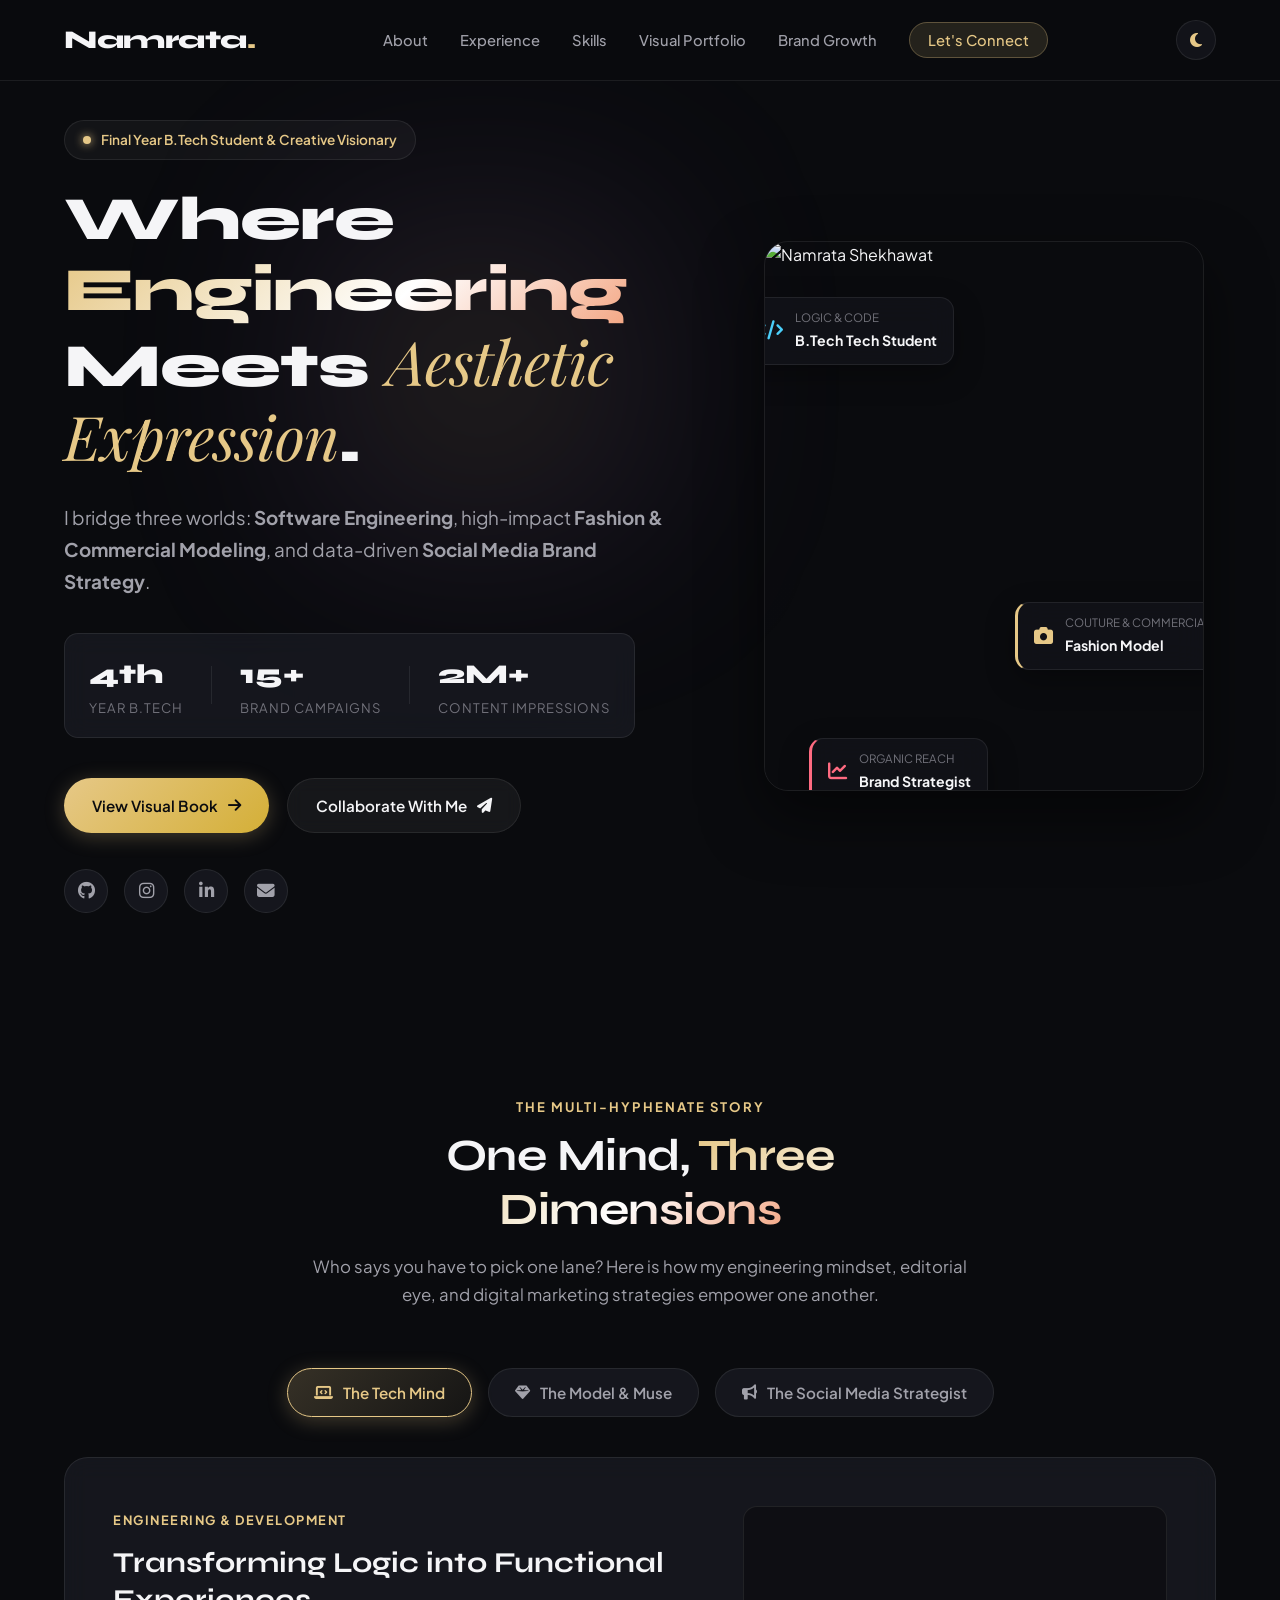
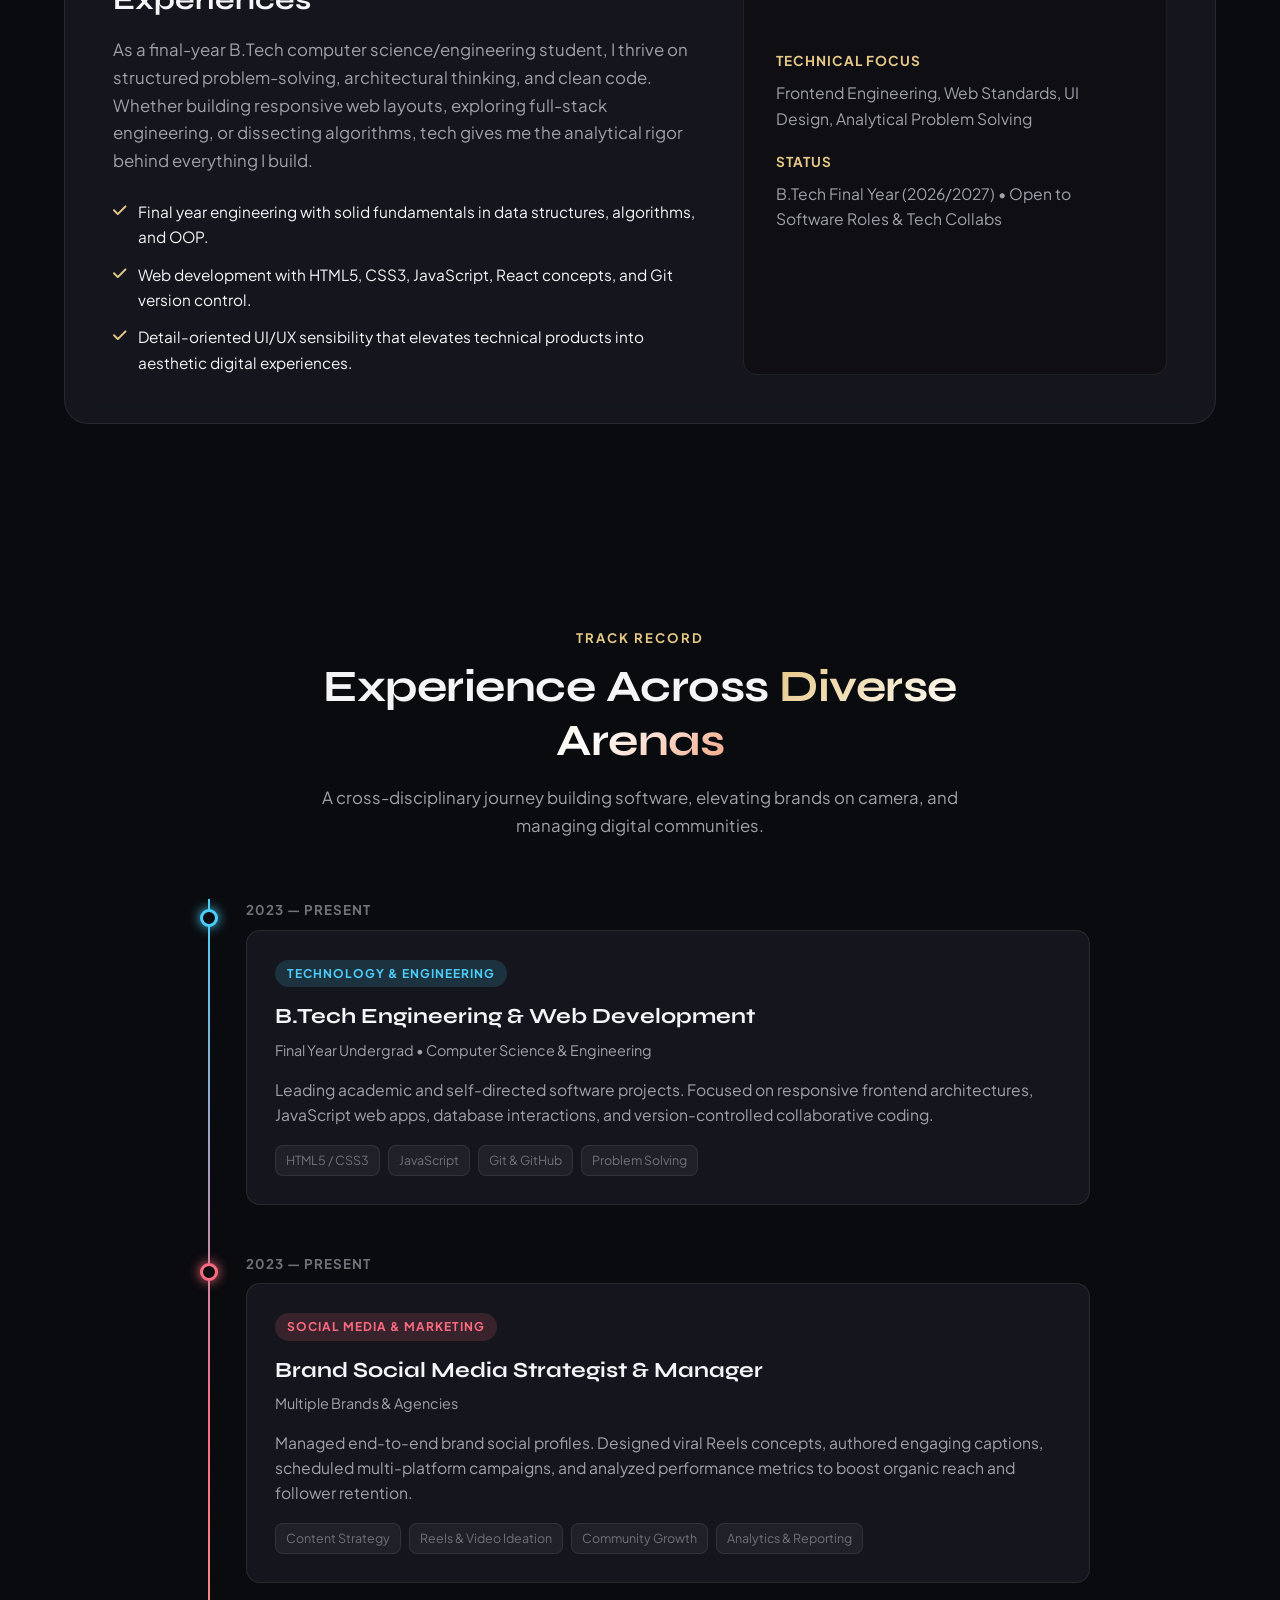
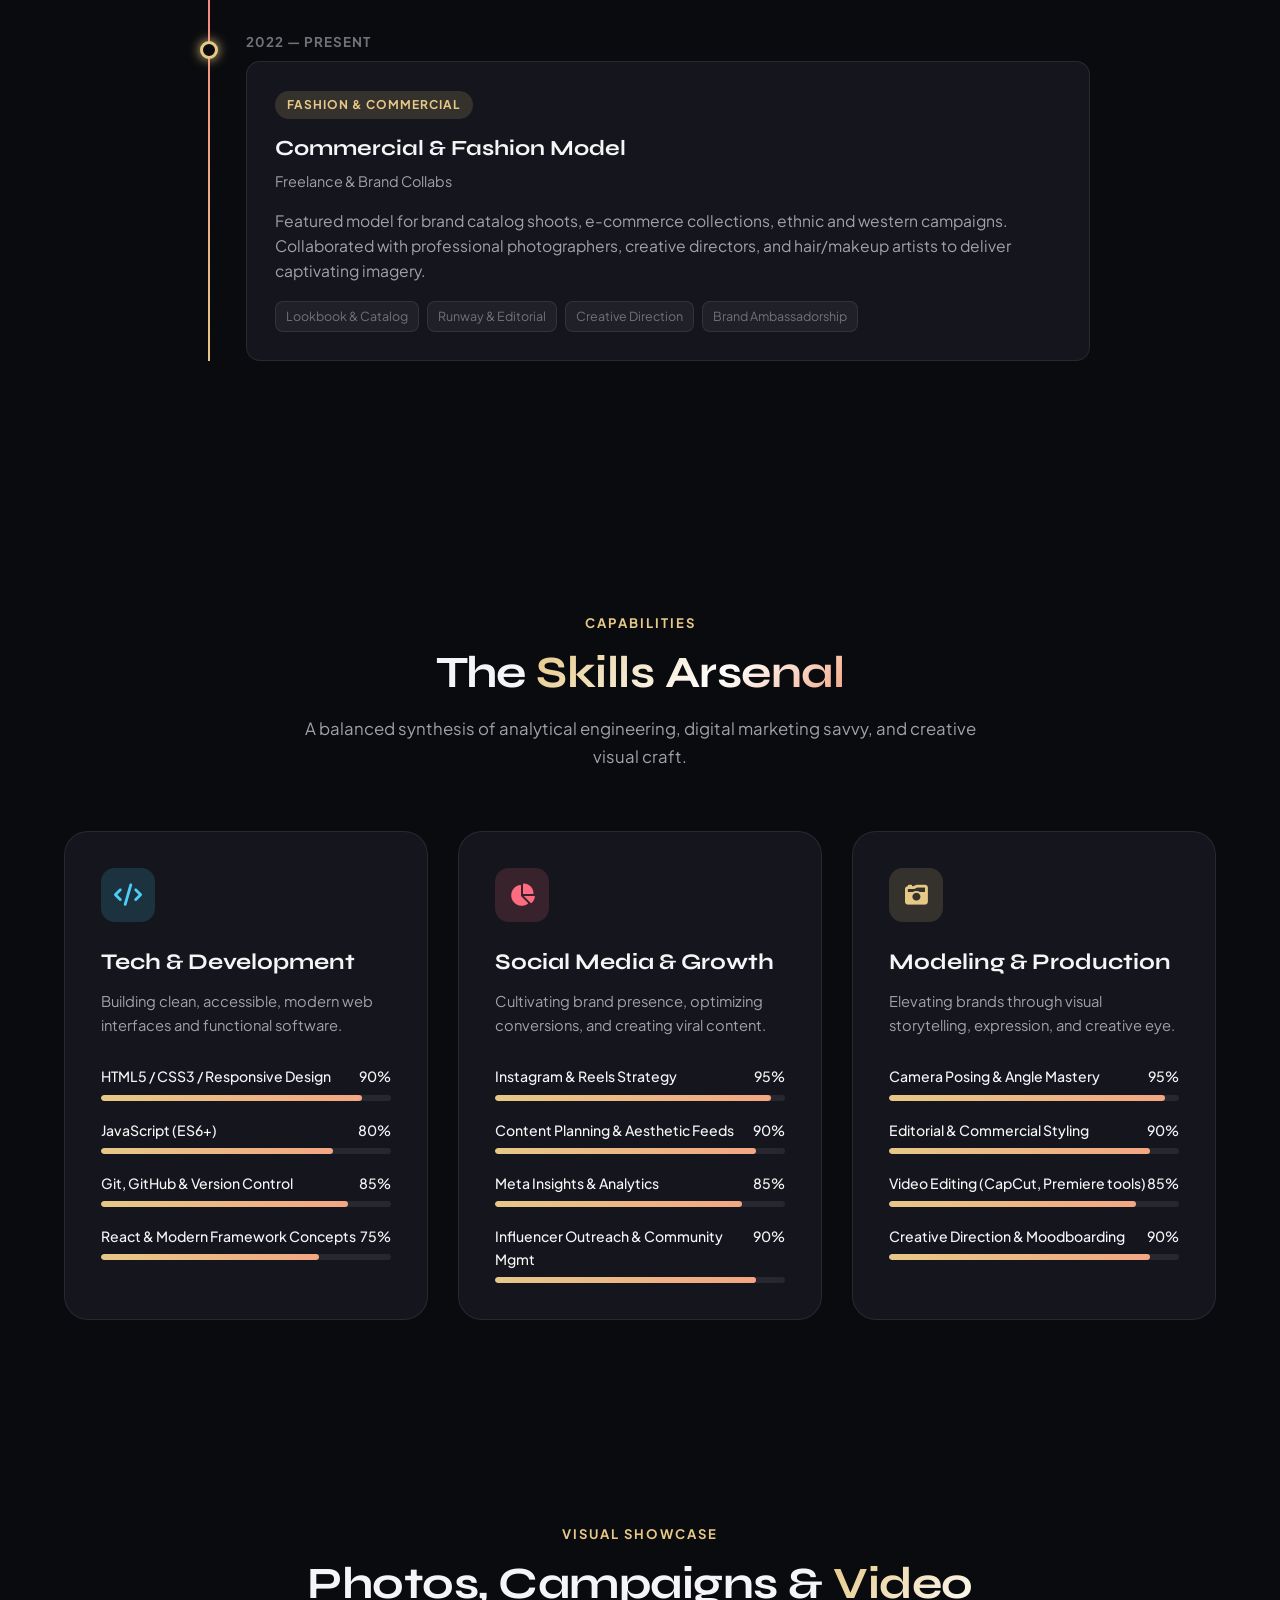
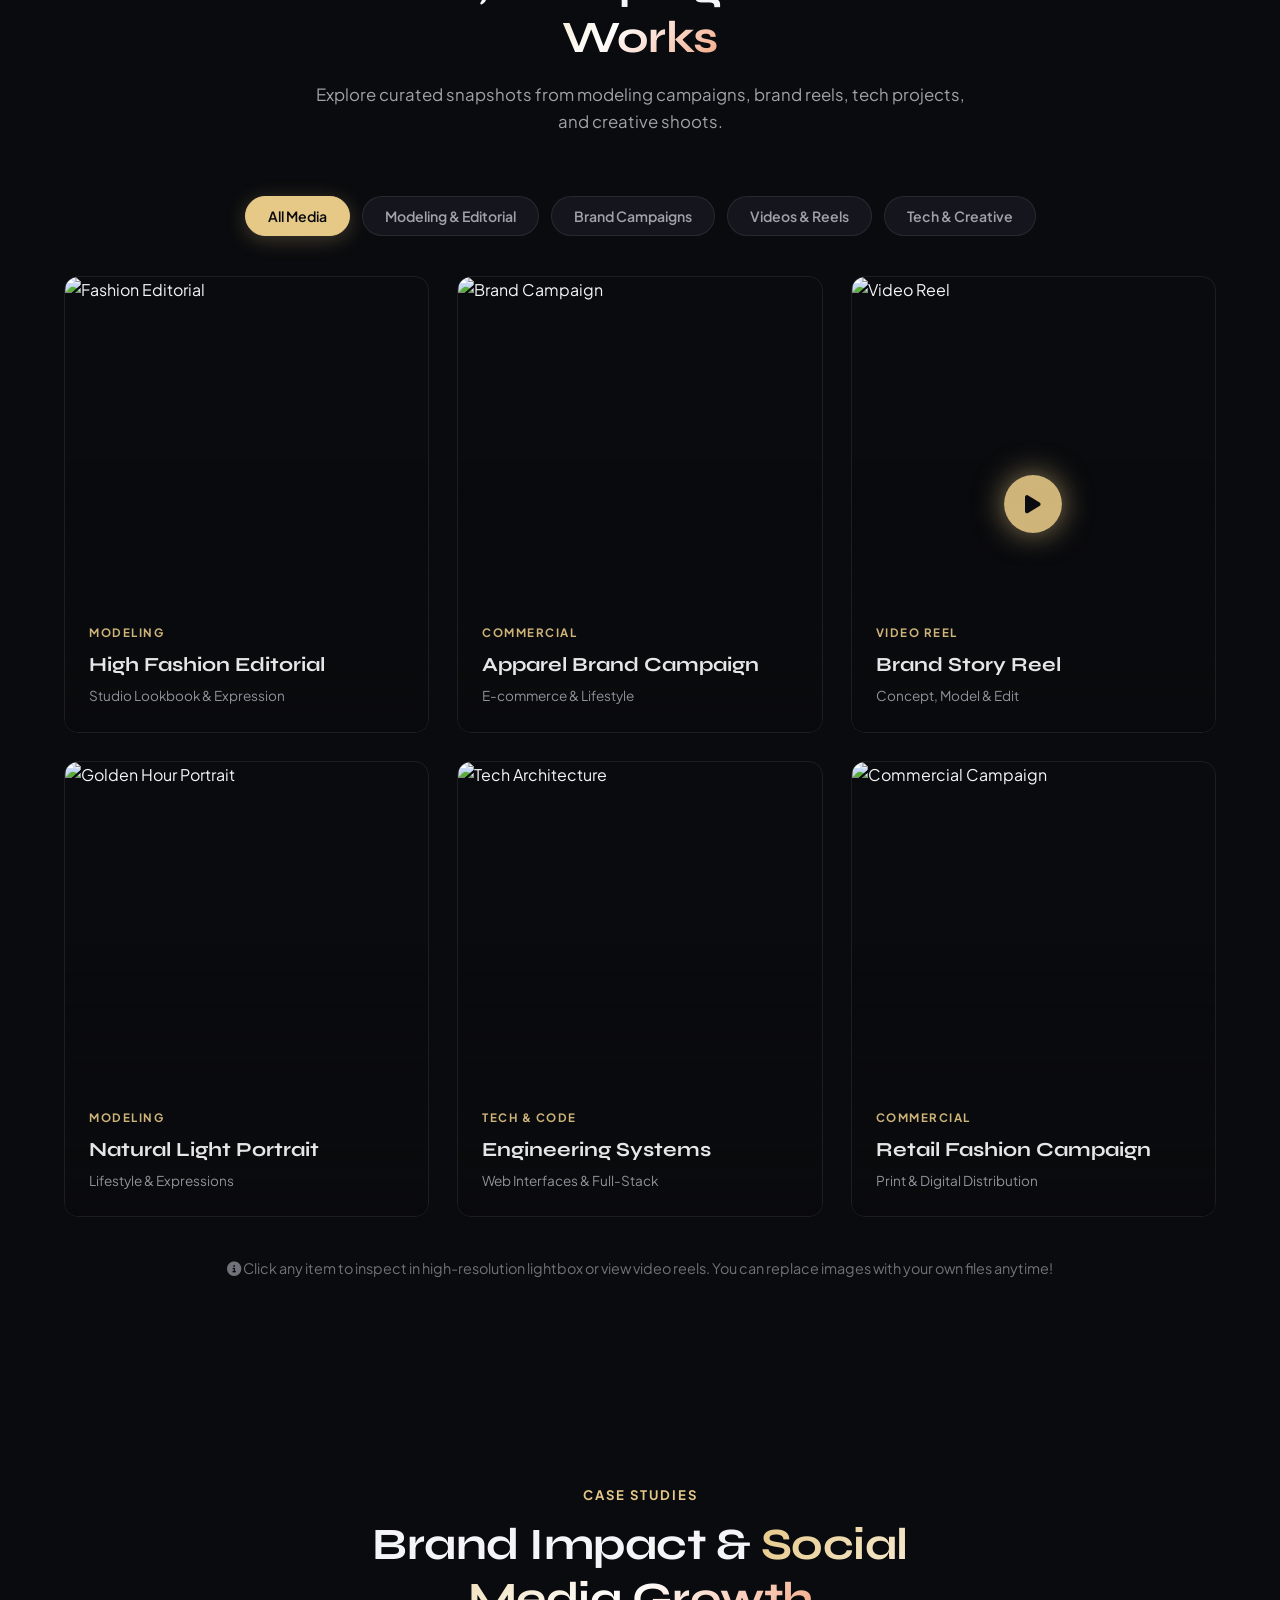
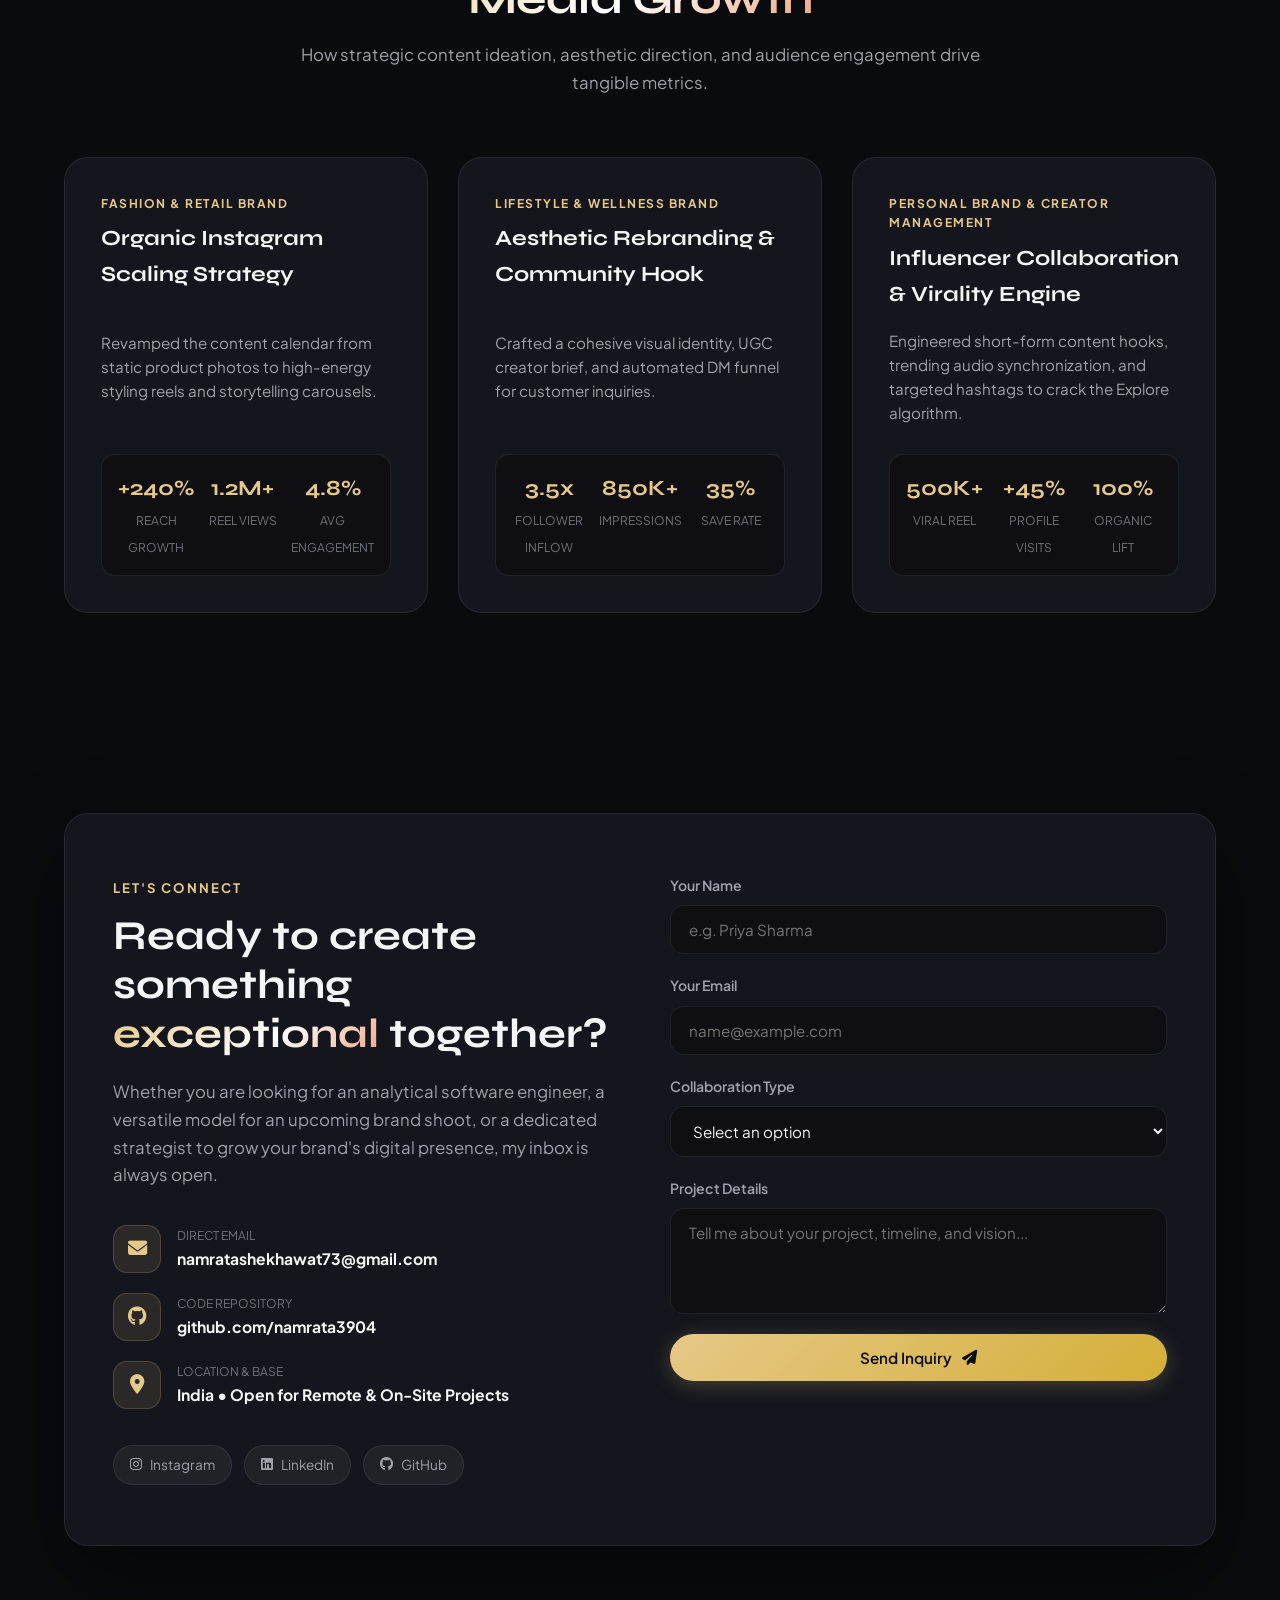
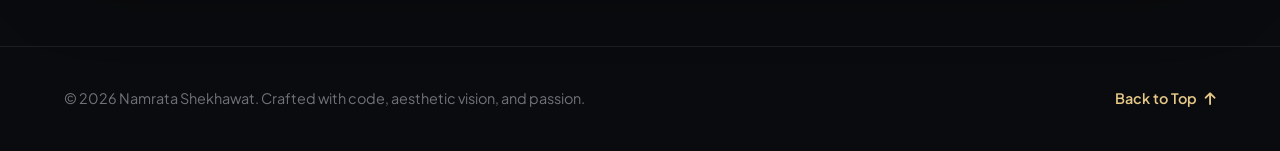
==== index.html @ 2e9e1f64 "Build full interactive portfolio website with tech, modeling, and SMM showcases" ====
<!DOCTYPE html>
<html lang="en">
<head>
  <meta charset="UTF-8">
  <meta name="viewport" content="width=device-width, initial-scale=1.0">
  <title>Namrata Shekhawat | Tech Engineer • Model • Social Media Strategist</title>
  <meta name="description" content="Portfolio of Namrata Shekhawat — Final Year B.Tech Student, Commercial & Fashion Model, and Brand Social Media Manager.">
  
  <!-- Google Fonts -->
  <link rel="preconnect" href="https://fonts.googleapis.com">
  <link rel="preconnect" href="https://fonts.gstatic.com" crossorigin>
  <link href="https://fonts.googleapis.com/css2?family=Plus+Jakarta+Sans:ital,wght@0,300;0,400;0,500;0,600;0,700;0,800;1,400&family=Syne:wght@600;700;800&family=Playfair+Display:ital,wght@0,600;0,700;1,400;1,600&display=swap" rel="stylesheet">
  
  <!-- Font Awesome Icons -->
  <link rel="stylesheet" href="https://cdnjs.cloudflare.com/ajax/libs/font-awesome/6.5.1/css/all.min.css">
  
  <!-- Stylesheet -->
  <link rel="stylesheet" href="styles.css">
</head>
<body class="dark-theme">

  <!-- Floating Navigation -->
  <header class="header" id="header">
    <div class="nav-container">
      <a href="#hero" class="logo">
        <span class="logo-text">Namrata<span class="dot">.</span></span>
      </a>

      <nav class="nav-menu" id="nav-menu">
        <ul class="nav-list">
          <li><a href="#about" class="nav-link">About</a></li>
          <li><a href="#experience" class="nav-link">Experience</a></li>
          <li><a href="#skills" class="nav-link">Skills</a></li>
          <li><a href="#gallery" class="nav-link">Visual Portfolio</a></li>
          <li><a href="#social-work" class="nav-link">Brand Growth</a></li>
          <li><a href="#contact" class="nav-link nav-cta">Let's Connect</a></li>
        </ul>
      </nav>

      <div class="nav-actions">
        <button class="theme-toggle" id="theme-toggle" aria-label="Toggle theme">
          <i class="fa-solid fa-moon"></i>
        </button>
        <button class="nav-toggle" id="nav-toggle" aria-label="Open menu">
          <span></span>
          <span></span>
          <span></span>
        </button>
      </div>
    </div>
  </header>

  <main>
    <!-- Hero Section -->
    <section class="hero" id="hero">
      <div class="hero-bg-glow"></div>
      <div class="hero-container">
        <div class="hero-content">
          <div class="badge-pill">
            <span class="pulse-dot"></span>
            <span>Final Year B.Tech Student & Creative Visionary</span>
          </div>
          
          <h1 class="hero-title">
            Where <span class="gradient-text">Engineering</span> Meets <span class="editorial-text">Aesthetic Expression</span>.
          </h1>

          <p class="hero-subtitle">
            I bridge three worlds: <strong>Software Engineering</strong>, high-impact <strong>Fashion & Commercial Modeling</strong>, and data-driven <strong>Social Media Brand Strategy</strong>.
          </p>

          <div class="hero-stats">
            <div class="stat-item">
              <span class="stat-num">4th</span>
              <span class="stat-label">Year B.Tech</span>
            </div>
            <div class="stat-divider"></div>
            <div class="stat-item">
              <span class="stat-num">15+</span>
              <span class="stat-label">Brand Campaigns</span>
            </div>
            <div class="stat-divider"></div>
            <div class="stat-item">
              <span class="stat-num">2M+</span>
              <span class="stat-label">Content Impressions</span>
            </div>
          </div>

          <div class="hero-buttons">
            <a href="#gallery" class="btn btn-primary">
              <span>View Visual Book</span>
              <i class="fa-solid fa-arrow-right"></i>
            </a>
            <a href="#contact" class="btn btn-secondary">
              <span>Collaborate With Me</span>
              <i class="fa-solid fa-paper-plane"></i>
            </a>
          </div>

          <div class="hero-social-links">
            <a href="https://github.com/namrata3904" target="_blank" rel="noopener" aria-label="GitHub"><i class="fa-brands fa-github"></i></a>
            <a href="https://instagram.com" target="_blank" rel="noopener" aria-label="Instagram"><i class="fa-brands fa-instagram"></i></a>
            <a href="https://linkedin.com" target="_blank" rel="noopener" aria-label="LinkedIn"><i class="fa-brands fa-linkedin-in"></i></a>
            <a href="mailto:namratashekhawat73@gmail.com" aria-label="Email"><i class="fa-solid fa-envelope"></i></a>
          </div>
        </div>

        <div class="hero-visual">
          <div class="hero-card-stack">
            <div class="hero-image-wrapper">
              <!-- Placeholder image featuring an editorial modern portrait -->
              <img src="https://images.unsplash.com/photo-1534528741775-53994a69daeb?auto=format&fit=crop&w=800&q=80" alt="Namrata Shekhawat" class="hero-img" id="hero-profile-img">
              <div class="hero-image-overlay"></div>
              
              <div class="floating-tag tag-tech">
                <i class="fa-solid fa-code"></i>
                <div>
                  <small>Logic & Code</small>
                  <strong>B.Tech Tech Student</strong>
                </div>
              </div>

              <div class="floating-tag tag-model">
                <i class="fa-solid fa-camera"></i>
                <div>
                  <small>Couture & Commercial</small>
                  <strong>Fashion Model</strong>
                </div>
              </div>

              <div class="floating-tag tag-smm">
                <i class="fa-solid fa-chart-line"></i>
                <div>
                  <small>Organic Reach</small>
                  <strong>Brand Strategist</strong>
                </div>
              </div>
            </div>
          </div>
        </div>
      </div>
    </section>

    <!-- About Me Section with Interactive Tabs -->
    <section class="section about" id="about">
      <div class="container">
        <div class="section-header text-center">
          <span class="section-tag">The Multi-Hyphenate Story</span>
          <h2 class="section-title">One Mind, <span class="gradient-text">Three Dimensions</span></h2>
          <p class="section-desc">
            Who says you have to pick one lane? Here is how my engineering mindset, editorial eye, and digital marketing strategies empower one another.
          </p>
        </div>

        <!-- Pillar Switcher Tabs -->
        <div class="about-tabs">
          <button class="tab-btn active" data-tab="tech">
            <i class="fa-solid fa-laptop-code"></i>
            <span>The Tech Mind</span>
          </button>
          <button class="tab-btn" data-tab="model">
            <i class="fa-solid fa-gem"></i>
            <span>The Model & Muse</span>
          </button>
          <button class="tab-btn" data-tab="smm">
            <i class="fa-solid fa-bullhorn"></i>
            <span>The Social Media Strategist</span>
          </button>
        </div>

        <!-- Tab Contents -->
        <div class="tab-panes">
          <!-- Tech Pane -->
          <div class="tab-pane active" id="pane-tech">
            <div class="pane-grid">
              <div class="pane-content">
                <span class="role-pill">Engineering & Development</span>
                <h3>Transforming Logic into Functional Experiences</h3>
                <p>
                  As a final-year B.Tech computer science/engineering student, I thrive on structured problem-solving, architectural thinking, and clean code. Whether building responsive web layouts, exploring full-stack engineering, or dissecting algorithms, tech gives me the analytical rigor behind everything I build.
                </p>
                <ul class="bullet-list">
                  <li><i class="fa-solid fa-check"></i> Final year engineering with solid fundamentals in data structures, algorithms, and OOP.</li>
                  <li><i class="fa-solid fa-check"></i> Web development with HTML5, CSS3, JavaScript, React concepts, and Git version control.</li>
                  <li><i class="fa-solid fa-check"></i> Detail-oriented UI/UX sensibility that elevates technical products into aesthetic digital experiences.</li>
                </ul>
              </div>
              <div class="pane-stats-box">
                <div class="quick-metric">
                  <h4>Technical Focus</h4>
                  <p>Frontend Engineering, Web Standards, UI Design, Analytical Problem Solving</p>
                </div>
                <div class="quick-metric">
                  <h4>Status</h4>
                  <p>B.Tech Final Year (2026/2027) • Open to Software Roles & Tech Collabs</p>
                </div>
              </div>
            </div>
          </div>

          <!-- Model Pane -->
          <div class="tab-pane" id="pane-model">
            <div class="pane-grid">
              <div class="pane-content">
                <span class="role-pill">Editorial & Commercial</span>
                <h3>Bringing Brand Visions to Life on Camera</h3>
                <p>
                  Modeling isn't just about posing—it is visual communication, poise, and storytelling. Working with diverse ethnic, western, and lifestyle apparel brands, I understand camera angles, lighting dynamics, mood execution, and how to represent a brand's authentic identity.
                </p>
                <ul class="bullet-list">
                  <li><i class="fa-solid fa-check"></i> Commercial & E-commerce shoots for apparel, jewelry, and lifestyle labels.</li>
                  <li><i class="fa-solid fa-check"></i> Editorial fashion styling, creative poses, and runway poise.</li>
                  <li><i class="fa-solid fa-check"></i> Professional work ethic: dependable, punctual, and adaptable on set.</li>
                </ul>
              </div>
              <div class="pane-stats-box">
                <div class="quick-metric">
                  <h4>Modeling Niches</h4>
                  <p>Ethnic Wear, Western Editorial, Beauty & Skincare, Streetwear, Commercial Catalog</p>
                </div>
                <div class="quick-metric">
                  <h4>Booking Availability</h4>
                  <p>Available for campaigns, lookbooks, catalog shoots, and brand ambassadorships</p>
                </div>
              </div>
            </div>
          </div>

          <!-- SMM Pane -->
          <div class="tab-pane" id="pane-smm">
            <div class="pane-grid">
              <div class="pane-content">
                <span class="role-pill">Digital Growth & Brand Strategy</span>
                <h3>Turning Scrolls into Loyal Brand Communities</h3>
                <p>
                  Combining an eye for aesthetics with analytical engineering mindset makes social media growth predictable. Having managed brand accounts, I design content funnels, produce viral short-form video reels, craft aesthetic feeds, and analyze Instagram/Meta analytics to maximize organic reach and conversions.
                </p>
                <ul class="bullet-list">
                  <li><i class="fa-solid fa-check"></i> End-to-end content calendar creation, aesthetic curation, and feed design.</li>
                  <li><i class="fa-solid fa-check"></i> Short-form video ideation, shooting, scripting, and hook optimization (Reels & Shorts).</li>
                  <li><i class="fa-solid fa-check"></i> Audience engagement, influencer outreach, and metrics-driven growth reporting.</li>
                </ul>
              </div>
              <div class="pane-stats-box">
                <div class="quick-metric">
                  <h4>Strategy Arsenal</h4>
                  <p>Viral Reel Concepts, Community Building, Brand Voice, Meta Insights, Trend Forecasting</p>
                </div>
                <div class="quick-metric">
                  <h4>Impact</h4>
                  <p>Consistently scaled brand engagement by 200%+ through consistent visual storytelling</p>
                </div>
              </div>
            </div>
          </div>
        </div>
      </div>
    </section>

    <!-- Experience in Diverse Fields -->
    <section class="section experience" id="experience">
      <div class="container">
        <div class="section-header text-center">
          <span class="section-tag">Track Record</span>
          <h2 class="section-title">Experience Across <span class="gradient-text">Diverse Arenas</span></h2>
          <p class="section-desc">
            A cross-disciplinary journey building software, elevating brands on camera, and managing digital communities.
          </p>
        </div>

        <div class="timeline">
          <!-- Timeline Item 1 -->
          <div class="timeline-item">
            <div class="timeline-dot tech-dot"></div>
            <div class="timeline-date">2023 — Present</div>
            <div class="timeline-card">
              <span class="tag-badge tech">Technology & Engineering</span>
              <h3 class="timeline-title">B.Tech Engineering & Web Development</h3>
              <p class="timeline-location">Final Year Undergrad • Computer Science & Engineering</p>
              <p class="timeline-description">
                Leading academic and self-directed software projects. Focused on responsive frontend architectures, JavaScript web apps, database interactions, and version-controlled collaborative coding.
              </p>
              <div class="skill-chips">
                <span>HTML5 / CSS3</span>
                <span>JavaScript</span>
                <span>Git & GitHub</span>
                <span>Problem Solving</span>
              </div>
            </div>
          </div>

          <!-- Timeline Item 2 -->
          <div class="timeline-item">
            <div class="timeline-dot smm-dot"></div>
            <div class="timeline-date">2023 — Present</div>
            <div class="timeline-card">
              <span class="tag-badge smm">Social Media & Marketing</span>
              <h3 class="timeline-title">Brand Social Media Strategist & Manager</h3>
              <p class="timeline-location">Multiple Brands & Agencies</p>
              <p class="timeline-description">
                Managed end-to-end brand social profiles. Designed viral Reels concepts, authored engaging captions, scheduled multi-platform campaigns, and analyzed performance metrics to boost organic reach and follower retention.
              </p>
              <div class="skill-chips">
                <span>Content Strategy</span>
                <span>Reels & Video Ideation</span>
                <span>Community Growth</span>
                <span>Analytics & Reporting</span>
              </div>
            </div>
          </div>

          <!-- Timeline Item 3 -->
          <div class="timeline-item">
            <div class="timeline-dot model-dot"></div>
            <div class="timeline-date">2022 — Present</div>
            <div class="timeline-card">
              <span class="tag-badge model">Fashion & Commercial</span>
              <h3 class="timeline-title">Commercial & Fashion Model</h3>
              <p class="timeline-location">Freelance & Brand Collabs</p>
              <p class="timeline-description">
                Featured model for brand catalog shoots, e-commerce collections, ethnic and western campaigns. Collaborated with professional photographers, creative directors, and hair/makeup artists to deliver captivating imagery.
              </p>
              <div class="skill-chips">
                <span>Lookbook & Catalog</span>
                <span>Runway & Editorial</span>
                <span>Creative Direction</span>
                <span>Brand Ambassadorship</span>
              </div>
            </div>
          </div>
        </div>
      </div>
    </section>

    <!-- Skills Arsenal Matrix -->
    <section class="section skills" id="skills">
      <div class="container">
        <div class="section-header text-center">
          <span class="section-tag">Capabilities</span>
          <h2 class="section-title">The <span class="gradient-text">Skills Arsenal</span></h2>
          <p class="section-desc">
            A balanced synthesis of analytical engineering, digital marketing savvy, and creative visual craft.
          </p>
        </div>

        <div class="skills-grid">
          <!-- Skill Card 1: Tech -->
          <div class="skill-card">
            <div class="skill-card-icon tech-icon">
              <i class="fa-solid fa-code"></i>
            </div>
            <h3>Tech & Development</h3>
            <p>Building clean, accessible, modern web interfaces and functional software.</p>
            <div class="skill-bars">
              <div class="skill-progress">
                <div class="skill-info">
                  <span>HTML5 / CSS3 / Responsive Design</span>
                  <span>90%</span>
                </div>
                <div class="progress-track"><div class="progress-fill" style="width: 90%;"></div></div>
              </div>
              <div class="skill-progress">
                <div class="skill-info">
                  <span>JavaScript (ES6+)</span>
                  <span>80%</span>
                </div>
                <div class="progress-track"><div class="progress-fill" style="width: 80%;"></div></div>
              </div>
              <div class="skill-progress">
                <div class="skill-info">
                  <span>Git, GitHub & Version Control</span>
                  <span>85%</span>
                </div>
                <div class="progress-track"><div class="progress-fill" style="width: 85%;"></div></div>
              </div>
              <div class="skill-progress">
                <div class="skill-info">
                  <span>React & Modern Framework Concepts</span>
                  <span>75%</span>
                </div>
                <div class="progress-track"><div class="progress-fill" style="width: 75%;"></div></div>
              </div>
            </div>
          </div>

          <!-- Skill Card 2: Social Media -->
          <div class="skill-card">
            <div class="skill-card-icon smm-icon">
              <i class="fa-solid fa-chart-pie"></i>
            </div>
            <h3>Social Media & Growth</h3>
            <p>Cultivating brand presence, optimizing conversions, and creating viral content.</p>
            <div class="skill-bars">
              <div class="skill-progress">
                <div class="skill-info">
                  <span>Instagram & Reels Strategy</span>
                  <span>95%</span>
                </div>
                <div class="progress-track"><div class="progress-fill" style="width: 95%;"></div></div>
              </div>
              <div class="skill-progress">
                <div class="skill-info">
                  <span>Content Planning & Aesthetic Feeds</span>
                  <span>90%</span>
                </div>
                <div class="progress-track"><div class="progress-fill" style="width: 90%;"></div></div>
              </div>
              <div class="skill-progress">
                <div class="skill-info">
                  <span>Meta Insights & Analytics</span>
                  <span>85%</span>
                </div>
                <div class="progress-track"><div class="progress-fill" style="width: 85%;"></div></div>
              </div>
              <div class="skill-progress">
                <div class="skill-info">
                  <span>Influencer Outreach & Community Mgmt</span>
                  <span>90%</span>
                </div>
                <div class="progress-track"><div class="progress-fill" style="width: 90%;"></div></div>
              </div>
            </div>
          </div>

          <!-- Skill Card 3: Creative & Modeling -->
          <div class="skill-card">
            <div class="skill-card-icon model-icon">
              <i class="fa-solid fa-camera-retro"></i>
            </div>
            <h3>Modeling & Production</h3>
            <p>Elevating brands through visual storytelling, expression, and creative eye.</p>
            <div class="skill-bars">
              <div class="skill-progress">
                <div class="skill-info">
                  <span>Camera Posing & Angle Mastery</span>
                  <span>95%</span>
                </div>
                <div class="progress-track"><div class="progress-fill" style="width: 95%;"></div></div>
              </div>
              <div class="skill-progress">
                <div class="skill-info">
                  <span>Editorial & Commercial Styling</span>
                  <span>90%</span>
                </div>
                <div class="progress-track"><div class="progress-fill" style="width: 90%;"></div></div>
              </div>
              <div class="skill-progress">
                <div class="skill-info">
                  <span>Video Editing (CapCut, Premiere tools)</span>
                  <span>85%</span>
                </div>
                <div class="progress-track"><div class="progress-fill" style="width: 85%;"></div></div>
              </div>
              <div class="skill-progress">
                <div class="skill-info">
                  <span>Creative Direction & Moodboarding</span>
                  <span>90%</span>
                </div>
                <div class="progress-track"><div class="progress-fill" style="width: 90%;"></div></div>
              </div>
            </div>
          </div>
        </div>
      </div>
    </section>

    <!-- Visual Portfolio & Media Gallery (Photos & Videos) -->
    <section class="section gallery" id="gallery">
      <div class="container">
        <div class="section-header text-center">
          <span class="section-tag">Visual Showcase</span>
          <h2 class="section-title">Photos, Campaigns & <span class="gradient-text">Video Works</span></h2>
          <p class="section-desc">
            Explore curated snapshots from modeling campaigns, brand reels, tech projects, and creative shoots.
          </p>
        </div>

        <!-- Filter Controls -->
        <div class="gallery-filters">
          <button class="filter-btn active" data-filter="all">All Media</button>
          <button class="filter-btn" data-filter="modeling">Modeling & Editorial</button>
          <button class="filter-btn" data-filter="commercial">Brand Campaigns</button>
          <button class="filter-btn" data-filter="video">Videos & Reels</button>
          <button class="filter-btn" data-filter="tech">Tech & Creative</button>
        </div>

        <!-- Gallery Grid -->
        <div class="gallery-grid" id="gallery-grid">
          
          <!-- Item 1: Modeling -->
          <div class="gallery-item" data-category="modeling" data-type="image" data-src="https://images.unsplash.com/photo-1515886657613-9f3515b0c78f?auto=format&fit=crop&w=1000&q=80" data-title="High Fashion Editorial" data-desc="Studio editorial lookbook shoot focusing on lighting, silhouettes, and expression.">
            <div class="gallery-card">
              <img src="https://images.unsplash.com/photo-1515886657613-9f3515b0c78f?auto=format&fit=crop&w=600&q=80" alt="Fashion Editorial" loading="lazy">
              <div class="gallery-overlay">
                <span class="gallery-badge">Modeling</span>
                <h4>High Fashion Editorial</h4>
                <p>Studio Lookbook & Expression</p>
                <div class="gallery-zoom-icon"><i class="fa-solid fa-expand"></i></div>
              </div>
            </div>
          </div>

          <!-- Item 2: Commercial Brand -->
          <div class="gallery-item" data-category="commercial" data-type="image" data-src="https://images.unsplash.com/photo-1490481651871-ab68de25d43d?auto=format&fit=crop&w=1000&q=80" data-title="Apparel Brand Campaign" data-desc="E-commerce catalog and festive apparel commercial shoot.">
            <div class="gallery-card">
              <img src="https://images.unsplash.com/photo-1490481651871-ab68de25d43d?auto=format&fit=crop&w=600&q=80" alt="Brand Campaign" loading="lazy">
              <div class="gallery-overlay">
                <span class="gallery-badge">Commercial</span>
                <h4>Apparel Brand Campaign</h4>
                <p>E-commerce & Lifestyle</p>
                <div class="gallery-zoom-icon"><i class="fa-solid fa-expand"></i></div>
              </div>
            </div>
          </div>

          <!-- Item 3: Video Reel Showcase -->
          <div class="gallery-item" data-category="video" data-type="video" data-src="https://www.w3schools.com/html/mov_bbb.mp4" data-title="Viral Reel & Video Production" data-desc="Short-form dynamic reel crafted for social brand engagement with rhythmic transitions.">
            <div class="gallery-card video-card">
              <img src="https://images.unsplash.com/photo-1574717024653-61fd2cf4d44d?auto=format&fit=crop&w=600&q=80" alt="Video Reel" loading="lazy">
              <div class="video-play-badge"><i class="fa-solid fa-play"></i></div>
              <div class="gallery-overlay">
                <span class="gallery-badge">Video Reel</span>
                <h4>Brand Story Reel</h4>
                <p>Concept, Model & Edit</p>
                <div class="gallery-zoom-icon"><i class="fa-solid fa-play"></i></div>
              </div>
            </div>
          </div>

          <!-- Item 4: Modeling Portrait -->
          <div class="gallery-item" data-category="modeling" data-type="image" data-src="https://images.unsplash.com/photo-1524504388940-b1c1722653e1?auto=format&fit=crop&w=1000&q=80" data-title="Outdoor Golden Hour Portrait" data-desc="Natural lighting lifestyle portrait session.">
            <div class="gallery-card">
              <img src="https://images.unsplash.com/photo-1524504388940-b1c1722653e1?auto=format&fit=crop&w=600&q=80" alt="Golden Hour Portrait" loading="lazy">
              <div class="gallery-overlay">
                <span class="gallery-badge">Modeling</span>
                <h4>Natural Light Portrait</h4>
                <p>Lifestyle & Expressions</p>
                <div class="gallery-zoom-icon"><i class="fa-solid fa-expand"></i></div>
              </div>
            </div>
          </div>

          <!-- Item 5: Tech Showcase -->
          <div class="gallery-item" data-category="tech" data-type="image" data-src="https://images.unsplash.com/photo-1555066931-4365d14bab8c?auto=format&fit=crop&w=1000&q=80" data-title="Web Development & Engineering" data-desc="Modern responsive web applications, code architecture, and interactive digital interfaces.">
            <div class="gallery-card">
              <img src="https://images.unsplash.com/photo-1555066931-4365d14bab8c?auto=format&fit=crop&w=600&q=80" alt="Tech Architecture" loading="lazy">
              <div class="gallery-overlay">
                <span class="gallery-badge">Tech & Code</span>
                <h4>Engineering Systems</h4>
                <p>Web Interfaces & Full-Stack</p>
                <div class="gallery-zoom-icon"><i class="fa-solid fa-expand"></i></div>
              </div>
            </div>
          </div>

          <!-- Item 6: Commercial Campaign -->
          <div class="gallery-item" data-category="commercial" data-type="image" data-src="https://images.unsplash.com/photo-1483985988355-763728e1935b?auto=format&fit=crop&w=1000&q=80" data-title="Retail & Brand Campaign" data-desc="High-impact shopping festival commercial shoot with dynamic styling.">
            <div class="gallery-card">
              <img src="https://images.unsplash.com/photo-1483985988355-763728e1935b?auto=format&fit=crop&w=600&q=80" alt="Commercial Campaign" loading="lazy">
              <div class="gallery-overlay">
                <span class="gallery-badge">Commercial</span>
                <h4>Retail Fashion Campaign</h4>
                <p>Print & Digital Distribution</p>
                <div class="gallery-zoom-icon"><i class="fa-solid fa-expand"></i></div>
              </div>
            </div>
          </div>

        </div>

        <div class="gallery-footer-note">
          <p><i class="fa-solid fa-circle-info"></i> Click any item to inspect in high-resolution lightbox or view video reels. You can replace images with your own files anytime!</p>
        </div>
      </div>
    </section>

    <!-- Social Media Brand Growth Case Studies -->
    <section class="section social-work" id="social-work">
      <div class="container">
        <div class="section-header text-center">
          <span class="section-tag">Case Studies</span>
          <h2 class="section-title">Brand Impact & <span class="gradient-text">Social Media Growth</span></h2>
          <p class="section-desc">
            How strategic content ideation, aesthetic direction, and audience engagement drive tangible metrics.
          </p>
        </div>

        <div class="case-studies-grid">
          <div class="case-card">
            <div class="case-header">
              <span class="case-type">Fashion & Retail Brand</span>
              <h3>Organic Instagram Scaling Strategy</h3>
            </div>
            <p>
              Revamped the content calendar from static product photos to high-energy styling reels and storytelling carousels.
            </p>
            <div class="metric-row">
              <div class="metric-block">
                <strong>+240%</strong>
                <span>Reach Growth</span>
              </div>
              <div class="metric-block">
                <strong>1.2M+</strong>
                <span>Reel Views</span>
              </div>
              <div class="metric-block">
                <strong>4.8%</strong>
                <span>Avg Engagement</span>
              </div>
            </div>
          </div>

          <div class="case-card">
            <div class="case-header">
              <span class="case-type">Lifestyle & Wellness Brand</span>
              <h3>Aesthetic Rebranding & Community Hook</h3>
            </div>
            <p>
              Crafted a cohesive visual identity, UGC creator brief, and automated DM funnel for customer inquiries.
            </p>
            <div class="metric-row">
              <div class="metric-block">
                <strong>3.5x</strong>
                <span>Follower Inflow</span>
              </div>
              <div class="metric-block">
                <strong>850K+</strong>
                <span>Impressions</span>
              </div>
              <div class="metric-block">
                <strong>35%</strong>
                <span>Save Rate</span>
              </div>
            </div>
          </div>

          <div class="case-card">
            <div class="case-header">
              <span class="case-type">Personal Brand & Creator Management</span>
              <h3>Influencer Collaboration & Virality Engine</h3>
            </div>
            <p>
              Engineered short-form content hooks, trending audio synchronization, and targeted hashtags to crack the Explore algorithm.
            </p>
            <div class="metric-row">
              <div class="metric-block">
                <strong>500K+</strong>
                <span>Viral Reel</span>
              </div>
              <div class="metric-block">
                <strong>+45%</strong>
                <span>Profile Visits</span>
              </div>
              <div class="metric-block">
                <strong>100%</strong>
                <span>Organic Lift</span>
              </div>
            </div>
          </div>
        </div>
      </div>
    </section>

    <!-- Contact & Collaboration Section -->
    <section class="section contact" id="contact">
      <div class="container">
        <div class="contact-box">
          <div class="contact-grid">
            <div class="contact-info">
              <span class="section-tag">Let's Connect</span>
              <h2 class="contact-heading">Ready to create something <span class="gradient-text">exceptional</span> together?</h2>
              <p class="contact-text">
                Whether you are looking for an analytical software engineer, a versatile model for an upcoming brand shoot, or a dedicated strategist to grow your brand's digital presence, my inbox is always open.
              </p>

              <div class="contact-methods">
                <a href="mailto:namratashekhawat73@gmail.com" class="method-item">
                  <div class="method-icon"><i class="fa-solid fa-envelope"></i></div>
                  <div>
                    <small>Direct Email</small>
                    <strong>namratashekhawat73@gmail.com</strong>
                  </div>
                </a>

                <a href="https://github.com/namrata3904" target="_blank" rel="noopener" class="method-item">
                  <div class="method-icon"><i class="fa-brands fa-github"></i></div>
                  <div>
                    <small>Code Repository</small>
                    <strong>github.com/namrata3904</strong>
                  </div>
                </a>

                <div class="method-item">
                  <div class="method-icon"><i class="fa-solid fa-location-dot"></i></div>
                  <div>
                    <small>Location & Base</small>
                    <strong>India • Open for Remote & On-Site Projects</strong>
                  </div>
                </div>
              </div>

              <div class="social-pills">
                <a href="https://instagram.com" target="_blank" rel="noopener"><i class="fa-brands fa-instagram"></i> Instagram</a>
                <a href="https://linkedin.com" target="_blank" rel="noopener"><i class="fa-brands fa-linkedin"></i> LinkedIn</a>
                <a href="https://github.com/namrata3904" target="_blank" rel="noopener"><i class="fa-brands fa-github"></i> GitHub</a>
              </div>
            </div>

            <div class="contact-form-wrapper">
              <form class="contact-form" id="contact-form">
                <div class="form-group">
                  <label for="name">Your Name</label>
                  <input type="text" id="name" name="name" placeholder="e.g. Priya Sharma" required>
                </div>

                <div class="form-group">
                  <label for="email">Your Email</label>
                  <input type="email" id="email" name="email" placeholder="name@example.com" required>
                </div>

                <div class="form-group">
                  <label for="collab-type">Collaboration Type</label>
                  <select id="collab-type" name="type" required>
                    <option value="" disabled selected>Select an option</option>
                    <option value="modeling">Brand Shoot / Modeling Assignment</option>
                    <option value="smm">Social Media Management & Strategy</option>
                    <option value="tech">Software Development / Tech Role</option>
                    <option value="other">General Inquiry & Networking</option>
                  </select>
                </div>

                <div class="form-group">
                  <label for="message">Project Details</label>
                  <textarea id="message" name="message" rows="4" placeholder="Tell me about your project, timeline, and vision..." required></textarea>
                </div>

                <button type="submit" class="btn btn-primary btn-block">
                  <span>Send Inquiry</span>
                  <i class="fa-solid fa-paper-plane"></i>
                </button>
                <div class="form-feedback" id="form-feedback"></div>
              </form>
            </div>
          </div>
        </div>
      </div>
    </section>
  </main>

  <!-- Interactive Lightbox Modal (For Photos & Videos) -->
  <div class="modal" id="media-modal" aria-hidden="true">
    <div class="modal-backdrop" id="modal-backdrop"></div>
    <div class="modal-content">
      <button class="modal-close" id="modal-close" aria-label="Close modal">&times;</button>
      
      <div class="modal-media-container" id="modal-media-container">
        <!-- Injected via JS (img or video) -->
      </div>

      <div class="modal-caption">
        <h3 id="modal-title">Title</h3>
        <p id="modal-desc">Description</p>
      </div>
    </div>
  </div>

  <!-- Footer -->
  <footer class="footer">
    <div class="container footer-content">
      <p>&copy; 2026 Namrata Shekhawat. Crafted with code, aesthetic vision, and passion.</p>
      <a href="#hero" class="back-to-top" aria-label="Back to top">
        <span>Back to Top</span>
        <i class="fa-solid fa-arrow-up"></i>
      </a>
    </div>
  </footer>

  <!-- Scripts -->
  <script src="script.js"></script>
</body>
</html>
---- styles.css ----
/* ==========================================================================
   NAMRATA SHEKHAWAT — MULTI-HYPHENATE PORTFOLIO
   Design System: Luxury Editorial meets Tech Modernism
   ========================================================================== */

/* --- CSS Variables & Theming --- */
:root {
  /* Palette: Obsidian Dark Luxury */
  --bg-primary: #0a0b0e;
  --bg-secondary: #121319;
  --bg-tertiary: #1a1c24;
  --card-bg: rgba(26, 28, 36, 0.7);
  --card-border: rgba(255, 255, 255, 0.08);
  --card-hover-border: rgba(230, 200, 135, 0.4);

  --text-primary: #f5f5f7;
  --text-secondary: #a1a1aa;
  --text-muted: #71717a;

  /* Accent Colors */
  --accent-gold: #e6c887;
  --accent-gold-glow: rgba(230, 200, 135, 0.25);
  --accent-rose: #f3a683;
  --accent-purple: #a55eea;
  --accent-cyan: #4bcffa;

  /* Pillar Tags */
  --tech-color: #4bcffa;
  --model-color: #e6c887;
  --smm-color: #ff6b81;

  /* Fonts */
  --font-body: 'Plus Jakarta Sans', -apple-system, BlinkMacSystemFont, sans-serif;
  --font-display: 'Syne', sans-serif;
  --font-editorial: 'Playfair Display', serif;

  /* Transitions & Shadows */
  --transition-smooth: all 0.35s cubic-bezier(0.16, 1, 0.3, 1);
  --shadow-subtle: 0 10px 30px rgba(0, 0, 0, 0.3);
  --shadow-glow: 0 0 35px var(--accent-gold-glow);
  --radius-sm: 8px;
  --radius-md: 14px;
  --radius-lg: 24px;
  --radius-full: 9999px;
}

/* Light Theme Variant */
body.light-theme {
  --bg-primary: #faf9f6;
  --bg-secondary: #f0eee9;
  --bg-tertiary: #ffffff;
  --card-bg: rgba(255, 255, 255, 0.9);
  --card-border: rgba(0, 0, 0, 0.08);
  --card-hover-border: rgba(200, 160, 80, 0.5);

  --text-primary: #121316;
  --text-secondary: #52525b;
  --text-muted: #a1a1aa;

  --accent-gold: #b38838;
  --accent-gold-glow: rgba(179, 136, 56, 0.2);
}

/* --- Base & Reset --- */
*, *::before, *::after {
  box-sizing: border-box;
  margin: 0;
  padding: 0;
}

html {
  scroll-behavior: smooth;
  font-size: 16px;
}

body {
  font-family: var(--font-body);
  background-color: var(--bg-primary);
  color: var(--text-primary);
  line-height: 1.65;
  overflow-x: hidden;
  transition: background-color 0.4s ease, color 0.4s ease;
}

img, video {
  max-width: 100%;
  height: auto;
  display: block;
}

a {
  color: inherit;
  text-decoration: none;
  transition: var(--transition-smooth);
}

button {
  cursor: pointer;
  font-family: inherit;
  border: none;
  outline: none;
  background: none;
}

/* --- Container & Common Layout --- */
.container {
  width: 90%;
  max-width: 1240px;
  margin: 0 auto;
}

.section {
  padding: 100px 0;
  position: relative;
}

.text-center {
  text-align: center;
}

.section-header {
  max-width: 680px;
  margin: 0 auto 60px auto;
}

.section-tag {
  display: inline-block;
  font-size: 0.82rem;
  font-weight: 700;
  text-transform: uppercase;
  letter-spacing: 2px;
  color: var(--accent-gold);
  margin-bottom: 12px;
}

.section-title {
  font-family: var(--font-display);
  font-size: clamp(2rem, 3.5vw, 3rem);
  font-weight: 700;
  line-height: 1.2;
  margin-bottom: 16px;
  letter-spacing: -0.5px;
}

.section-desc {
  font-size: 1.05rem;
  color: var(--text-secondary);
}

.gradient-text {
  background: linear-gradient(135deg, var(--accent-gold) 0%, #fff 60%, var(--accent-rose) 100%);
  -webkit-background-clip: text;
  -webkit-text-fill-color: transparent;
}

.editorial-text {
  font-family: var(--font-editorial);
  font-style: italic;
  font-weight: 400;
  color: var(--accent-gold);
}

/* --- Buttons --- */
.btn {
  display: inline-flex;
  align-items: center;
  justify-content: center;
  gap: 10px;
  padding: 14px 28px;
  border-radius: var(--radius-full);
  font-weight: 600;
  font-size: 0.95rem;
  transition: var(--transition-smooth);
}

.btn-primary {
  background: linear-gradient(135deg, var(--accent-gold), #d4af37);
  color: #0a0b0e;
  box-shadow: 0 4px 20px var(--accent-gold-glow);
}

.btn-primary:hover {
  transform: translateY(-3px);
  box-shadow: 0 8px 30px rgba(230, 200, 135, 0.45);
}

.btn-secondary {
  background: rgba(255, 255, 255, 0.05);
  border: 1px solid var(--card-border);
  color: var(--text-primary);
  backdrop-filter: blur(8px);
}

.btn-secondary:hover {
  background: rgba(255, 255, 255, 0.1);
  border-color: var(--accent-gold);
  transform: translateY(-3px);
}

.btn-block {
  width: 100%;
}

/* --- Header / Navigation --- */
.header {
  position: fixed;
  top: 0;
  left: 0;
  width: 100%;
  z-index: 1000;
  background: rgba(10, 11, 14, 0.75);
  backdrop-filter: blur(16px);
  border-bottom: 1px solid var(--card-border);
  transition: var(--transition-smooth);
}

.nav-container {
  max-width: 1240px;
  width: 90%;
  margin: 0 auto;
  height: 80px;
  display: flex;
  align-items: center;
  justify-content: space-between;
}

.logo {
  font-family: var(--font-display);
  font-size: 1.6rem;
  font-weight: 800;
  letter-spacing: -0.5px;
}

.logo-text .dot {
  color: var(--accent-gold);
}

.nav-menu {
  display: flex;
  align-items: center;
}

.nav-list {
  display: flex;
  list-style: none;
  gap: 32px;
  align-items: center;
}

.nav-link {
  font-size: 0.92rem;
  font-weight: 500;
  color: var(--text-secondary);
  position: relative;
}

.nav-link:hover, .nav-link.active {
  color: var(--text-primary);
}

.nav-link::after {
  content: '';
  position: absolute;
  bottom: -4px;
  left: 0;
  width: 0;
  height: 2px;
  background: var(--accent-gold);
  transition: var(--transition-smooth);
}

.nav-link:hover::after, .nav-link.active::after {
  width: 100%;
}

.nav-cta {
  padding: 8px 18px;
  border-radius: var(--radius-full);
  background: rgba(230, 200, 135, 0.12);
  border: 1px solid rgba(230, 200, 135, 0.3);
  color: var(--accent-gold) !important;
}

.nav-cta:hover {
  background: var(--accent-gold);
  color: #0a0b0e !important;
}

.nav-cta::after {
  display: none !important;
}

.nav-actions {
  display: flex;
  align-items: center;
  gap: 16px;
}

.theme-toggle {
  width: 40px;
  height: 40px;
  border-radius: var(--radius-full);
  background: var(--bg-secondary);
  border: 1px solid var(--card-border);
  color: var(--accent-gold);
  display: flex;
  align-items: center;
  justify-content: center;
  font-size: 1rem;
  transition: var(--transition-smooth);
}

.theme-toggle:hover {
  transform: rotate(20deg);
  border-color: var(--accent-gold);
}

.nav-toggle {
  display: none;
  flex-direction: column;
  gap: 5px;
  width: 30px;
}

.nav-toggle span {
  display: block;
  width: 100%;
  height: 2px;
  background: var(--text-primary);
  transition: var(--transition-smooth);
}

/* --- Hero Section --- */
.hero {
  min-height: 100vh;
  display: flex;
  align-items: center;
  padding-top: 120px;
  padding-bottom: 80px;
  position: relative;
  overflow: hidden;
}

.hero-bg-glow {
  position: absolute;
  top: 15%;
  left: 20%;
  width: 450px;
  height: 450px;
  background: radial-gradient(circle, rgba(230, 200, 135, 0.12) 0%, rgba(165, 94, 234, 0.06) 60%, transparent 100%);
  filter: blur(80px);
  z-index: 0;
  pointer-events: none;
}

.hero-container {
  max-width: 1240px;
  width: 90%;
  margin: 0 auto;
  display: grid;
  grid-template-columns: 1.15fr 0.85fr;
  align-items: center;
  gap: 60px;
  position: relative;
  z-index: 1;
}

.badge-pill {
  display: inline-flex;
  align-items: center;
  gap: 10px;
  background: rgba(255, 255, 255, 0.04);
  border: 1px solid var(--card-border);
  padding: 8px 18px;
  border-radius: var(--radius-full);
  font-size: 0.85rem;
  font-weight: 600;
  color: var(--accent-gold);
  margin-bottom: 24px;
}

.pulse-dot {
  width: 8px;
  height: 8px;
  background: var(--accent-gold);
  border-radius: 50%;
  box-shadow: 0 0 10px var(--accent-gold);
  animation: pulse 2s infinite;
}

@keyframes pulse {
  0% { transform: scale(0.95); box-shadow: 0 0 0 0 rgba(230, 200, 135, 0.7); }
  70% { transform: scale(1); box-shadow: 0 0 0 10px rgba(230, 200, 135, 0); }
  100% { transform: scale(0.95); box-shadow: 0 0 0 0 rgba(230, 200, 135, 0); }
}

.hero-title {
  font-family: var(--font-display);
  font-size: clamp(2.4rem, 4.8vw, 4rem);
  font-weight: 800;
  line-height: 1.15;
  letter-spacing: -1px;
  margin-bottom: 24px;
}

.hero-subtitle {
  font-size: 1.18rem;
  color: var(--text-secondary);
  line-height: 1.7;
  margin-bottom: 36px;
  max-width: 600px;
}

.hero-stats {
  display: flex;
  align-items: center;
  gap: 28px;
  margin-bottom: 40px;
  padding: 18px 24px;
  background: var(--card-bg);
  border: 1px solid var(--card-border);
  border-radius: var(--radius-md);
  width: fit-content;
  backdrop-filter: blur(12px);
}

.stat-item {
  display: flex;
  flex-direction: column;
}

.stat-num {
  font-family: var(--font-display);
  font-size: 1.7rem;
  font-weight: 800;
  color: var(--text-primary);
}

.stat-label {
  font-size: 0.82rem;
  color: var(--text-muted);
  text-transform: uppercase;
  letter-spacing: 1px;
}

.stat-divider {
  width: 1px;
  height: 38px;
  background: var(--card-border);
}

.hero-buttons {
  display: flex;
  gap: 18px;
  margin-bottom: 36px;
  flex-wrap: wrap;
}

.hero-social-links {
  display: flex;
  gap: 16px;
}

.hero-social-links a {
  width: 44px;
  height: 44px;
  border-radius: 50%;
  background: var(--card-bg);
  border: 1px solid var(--card-border);
  display: flex;
  align-items: center;
  justify-content: center;
  font-size: 1.1rem;
  color: var(--text-secondary);
  transition: var(--transition-smooth);
}

.hero-social-links a:hover {
  color: var(--accent-gold);
  border-color: var(--accent-gold);
  transform: translateY(-4px);
  box-shadow: 0 4px 16px var(--accent-gold-glow);
}

/* Hero Visual & Floating Cards */
.hero-visual {
  position: relative;
  display: flex;
  justify-content: center;
}

.hero-card-stack {
  position: relative;
  width: 100%;
  max-width: 440px;
}

.hero-image-wrapper {
  position: relative;
  border-radius: var(--radius-lg);
  overflow: hidden;
  border: 1px solid var(--card-border);
  box-shadow: 0 25px 60px rgba(0, 0, 0, 0.5);
  aspect-ratio: 4 / 5;
}

.hero-img {
  width: 100%;
  height: 100%;
  object-fit: cover;
  transition: transform 0.6s ease;
}

.hero-image-wrapper:hover .hero-img {
  transform: scale(1.03);
}

.hero-image-overlay {
  position: absolute;
  inset: 0;
  background: linear-gradient(180deg, transparent 60%, rgba(10, 11, 14, 0.85) 100%);
}

.floating-tag {
  position: absolute;
  display: flex;
  align-items: center;
  gap: 12px;
  background: rgba(18, 19, 25, 0.85);
  backdrop-filter: blur(14px);
  border: 1px solid var(--card-border);
  border-radius: var(--radius-md);
  padding: 10px 16px;
  box-shadow: var(--shadow-subtle);
  animation: float 4s ease-in-out infinite;
  z-index: 2;
}

.floating-tag i {
  font-size: 1.2rem;
}

.floating-tag small {
  display: block;
  font-size: 0.72rem;
  color: var(--text-muted);
  text-transform: uppercase;
}

.floating-tag strong {
  font-size: 0.88rem;
  color: var(--text-primary);
}

.tag-tech {
  top: 10%;
  left: -25px;
  border-left: 3px solid var(--tech-color);
}
.tag-tech i { color: var(--tech-color); }

.tag-model {
  bottom: 22%;
  right: -25px;
  border-left: 3px solid var(--model-color);
  animation-delay: 1.5s;
}
.tag-model i { color: var(--model-color); }

.tag-smm {
  bottom: -15px;
  left: 10%;
  border-left: 3px solid var(--smm-color);
  animation-delay: 2.5s;
}
.tag-smm i { color: var(--smm-color); }

@keyframes float {
  0%, 100% { transform: translateY(0); }
  50% { transform: translateY(-8px); }
}

/* --- About Tabs --- */
.about-tabs {
  display: flex;
  justify-content: center;
  gap: 16px;
  margin-bottom: 40px;
  flex-wrap: wrap;
}

.tab-btn {
  display: flex;
  align-items: center;
  gap: 10px;
  padding: 14px 26px;
  border-radius: var(--radius-full);
  background: var(--card-bg);
  border: 1px solid var(--card-border);
  color: var(--text-secondary);
  font-weight: 600;
  font-size: 0.95rem;
  transition: var(--transition-smooth);
}

.tab-btn:hover {
  color: var(--text-primary);
  border-color: var(--accent-gold);
}

.tab-btn.active {
  background: linear-gradient(135deg, rgba(230, 200, 135, 0.2), rgba(230, 200, 135, 0.05));
  border-color: var(--accent-gold);
  color: var(--accent-gold);
  box-shadow: 0 4px 20px var(--accent-gold-glow);
}

.tab-panes {
  position: relative;
}

.tab-pane {
  display: none;
  animation: fadeIn 0.4s ease;
}

.tab-pane.active {
  display: block;
}

@keyframes fadeIn {
  from { opacity: 0; transform: translateY(12px); }
  to { opacity: 1; transform: translateY(0); }
}

.pane-grid {
  display: grid;
  grid-template-columns: 1.4fr 1fr;
  gap: 36px;
  background: var(--card-bg);
  border: 1px solid var(--card-border);
  border-radius: var(--radius-lg);
  padding: 48px;
  backdrop-filter: blur(12px);
}

.role-pill {
  display: inline-block;
  font-size: 0.8rem;
  font-weight: 700;
  text-transform: uppercase;
  color: var(--accent-gold);
  letter-spacing: 1.5px;
  margin-bottom: 12px;
}

.pane-content h3 {
  font-family: var(--font-display);
  font-size: 1.8rem;
  margin-bottom: 18px;
  line-height: 1.3;
}

.pane-content p {
  color: var(--text-secondary);
  font-size: 1.05rem;
  margin-bottom: 24px;
}

.bullet-list {
  list-style: none;
  display: flex;
  flex-direction: column;
  gap: 12px;
}

.bullet-list li {
  display: flex;
  align-items: flex-start;
  gap: 12px;
  color: var(--text-primary);
  font-size: 0.96rem;
}

.bullet-list i {
  color: var(--accent-gold);
  margin-top: 4px;
}

.pane-stats-box {
  display: flex;
  flex-direction: column;
  justify-content: center;
  gap: 20px;
  background: rgba(10, 11, 14, 0.6);
  padding: 32px;
  border-radius: var(--radius-md);
  border: 1px solid var(--card-border);
}

.quick-metric h4 {
  font-size: 0.85rem;
  text-transform: uppercase;
  letter-spacing: 1px;
  color: var(--accent-gold);
  margin-bottom: 8px;
}

.quick-metric p {
  color: var(--text-secondary);
  font-size: 0.98rem;
  line-height: 1.6;
}

/* --- Experience Timeline --- */
.timeline {
  position: relative;
  max-width: 900px;
  margin: 0 auto;
}

.timeline::before {
  content: '';
  position: absolute;
  top: 0;
  bottom: 0;
  left: 18px;
  width: 2px;
  background: linear-gradient(180deg, var(--tech-color), var(--smm-color), var(--model-color));
}

.timeline-item {
  position: relative;
  padding-left: 56px;
  margin-bottom: 48px;
}

.timeline-dot {
  position: absolute;
  left: 10px;
  top: 10px;
  width: 18px;
  height: 18px;
  border-radius: 50%;
  background: var(--bg-primary);
  border: 3px solid;
  z-index: 2;
}

.tech-dot { border-color: var(--tech-color); box-shadow: 0 0 12px var(--tech-color); }
.smm-dot { border-color: var(--smm-color); box-shadow: 0 0 12px var(--smm-color); }
.model-dot { border-color: var(--model-color); box-shadow: 0 0 12px var(--model-color); }

.timeline-date {
  font-size: 0.84rem;
  font-weight: 700;
  color: var(--text-muted);
  text-transform: uppercase;
  letter-spacing: 1px;
  margin-bottom: 8px;
}

.timeline-card {
  background: var(--card-bg);
  border: 1px solid var(--card-border);
  border-radius: var(--radius-md);
  padding: 28px;
  transition: var(--transition-smooth);
}

.timeline-card:hover {
  transform: translateX(6px);
  border-color: var(--card-hover-border);
  box-shadow: var(--shadow-subtle);
}

.tag-badge {
  display: inline-block;
  padding: 4px 12px;
  border-radius: var(--radius-full);
  font-size: 0.75rem;
  font-weight: 700;
  text-transform: uppercase;
  letter-spacing: 1px;
  margin-bottom: 12px;
}

.tag-badge.tech { background: rgba(75, 207, 250, 0.15); color: var(--tech-color); }
.tag-badge.smm { background: rgba(255, 107, 129, 0.15); color: var(--smm-color); }
.tag-badge.model { background: rgba(230, 200, 135, 0.15); color: var(--model-color); }

.timeline-title {
  font-family: var(--font-display);
  font-size: 1.35rem;
  margin-bottom: 4px;
}

.timeline-location {
  font-size: 0.9rem;
  color: var(--text-secondary);
  margin-bottom: 14px;
}

.timeline-description {
  color: var(--text-secondary);
  font-size: 0.98rem;
  line-height: 1.6;
  margin-bottom: 18px;
}

.skill-chips {
  display: flex;
  flex-wrap: wrap;
  gap: 8px;
}

.skill-chips span {
  font-size: 0.78rem;
  padding: 4px 10px;
  background: rgba(255, 255, 255, 0.05);
  border: 1px solid var(--card-border);
  border-radius: var(--radius-sm);
  color: var(--text-muted);
}

/* --- Skills Arsenal Grid --- */
.skills-grid {
  display: grid;
  grid-template-columns: repeat(auto-fit, minmax(320px, 1fr));
  gap: 30px;
}

.skill-card {
  background: var(--card-bg);
  border: 1px solid var(--card-border);
  border-radius: var(--radius-lg);
  padding: 36px;
  transition: var(--transition-smooth);
}

.skill-card:hover {
  transform: translateY(-6px);
  border-color: var(--accent-gold);
  box-shadow: 0 16px 40px rgba(0, 0, 0, 0.4);
}

.skill-card-icon {
  width: 54px;
  height: 54px;
  border-radius: var(--radius-md);
  display: flex;
  align-items: center;
  justify-content: center;
  font-size: 1.4rem;
  margin-bottom: 22px;
}

.tech-icon { background: rgba(75, 207, 250, 0.15); color: var(--tech-color); }
.smm-icon { background: rgba(255, 107, 129, 0.15); color: var(--smm-color); }
.model-icon { background: rgba(230, 200, 135, 0.15); color: var(--model-color); }

.skill-card h3 {
  font-family: var(--font-display);
  font-size: 1.4rem;
  margin-bottom: 8px;
}

.skill-card p {
  color: var(--text-secondary);
  font-size: 0.92rem;
  margin-bottom: 28px;
}

.skill-bars {
  display: flex;
  flex-direction: column;
  gap: 18px;
}

.skill-info {
  display: flex;
  justify-content: space-between;
  font-size: 0.88rem;
  font-weight: 500;
  margin-bottom: 6px;
}

.progress-track {
  width: 100%;
  height: 6px;
  background: rgba(255, 255, 255, 0.08);
  border-radius: var(--radius-full);
  overflow: hidden;
}

.progress-fill {
  height: 100%;
  border-radius: var(--radius-full);
  background: linear-gradient(90deg, var(--accent-gold), var(--accent-rose));
  transition: width 1s ease-in-out;
}

/* --- Gallery & Visual Showcase --- */
.gallery-filters {
  display: flex;
  justify-content: center;
  flex-wrap: wrap;
  gap: 12px;
  margin-bottom: 40px;
}

.filter-btn {
  padding: 10px 22px;
  border-radius: var(--radius-full);
  background: var(--card-bg);
  border: 1px solid var(--card-border);
  color: var(--text-secondary);
  font-size: 0.88rem;
  font-weight: 600;
  transition: var(--transition-smooth);
}

.filter-btn:hover {
  color: var(--text-primary);
  border-color: var(--accent-gold);
}

.filter-btn.active {
  background: var(--accent-gold);
  color: #0a0b0e;
  border-color: var(--accent-gold);
  box-shadow: 0 4px 20px var(--accent-gold-glow);
}

.gallery-grid {
  display: grid;
  grid-template-columns: repeat(auto-fill, minmax(340px, 1fr));
  gap: 28px;
}

.gallery-item {
  border-radius: var(--radius-md);
  overflow: hidden;
  transition: var(--transition-smooth);
}

.gallery-card {
  position: relative;
  aspect-ratio: 4 / 5;
  border-radius: var(--radius-md);
  overflow: hidden;
  border: 1px solid var(--card-border);
  cursor: pointer;
}

.gallery-card img {
  width: 100%;
  height: 100%;
  object-fit: cover;
  transition: transform 0.6s cubic-bezier(0.16, 1, 0.3, 1);
}

.gallery-card:hover img {
  transform: scale(1.08);
}

.gallery-overlay {
  position: absolute;
  inset: 0;
  background: linear-gradient(180deg, transparent 40%, rgba(10, 11, 14, 0.95) 100%);
  display: flex;
  flex-direction: column;
  justify-content: flex-end;
  padding: 24px;
  opacity: 0.9;
  transition: var(--transition-smooth);
}

.gallery-badge {
  font-size: 0.72rem;
  font-weight: 700;
  text-transform: uppercase;
  color: var(--accent-gold);
  letter-spacing: 1.5px;
  margin-bottom: 6px;
}

.gallery-overlay h4 {
  font-family: var(--font-display);
  font-size: 1.25rem;
  margin-bottom: 4px;
  color: #fff;
}

.gallery-overlay p {
  font-size: 0.85rem;
  color: var(--text-secondary);
}

.gallery-zoom-icon {
  position: absolute;
  top: 20px;
  right: 20px;
  width: 38px;
  height: 38px;
  border-radius: 50%;
  background: rgba(10, 11, 14, 0.7);
  backdrop-filter: blur(8px);
  display: flex;
  align-items: center;
  justify-content: center;
  color: #fff;
  opacity: 0;
  transform: scale(0.8);
  transition: var(--transition-smooth);
}

.gallery-card:hover .gallery-zoom-icon {
  opacity: 1;
  transform: scale(1);
}

.video-play-badge {
  position: absolute;
  top: 50%;
  left: 50%;
  transform: translate(-50%, -50%);
  width: 58px;
  height: 58px;
  border-radius: 50%;
  background: rgba(230, 200, 135, 0.9);
  color: #0a0b0e;
  display: flex;
  align-items: center;
  justify-content: center;
  font-size: 1.3rem;
  box-shadow: 0 0 30px rgba(230, 200, 135, 0.6);
  transition: var(--transition-smooth);
  z-index: 2;
}

.video-card:hover .video-play-badge {
  transform: translate(-50%, -50%) scale(1.15);
}

.gallery-footer-note {
  margin-top: 40px;
  text-align: center;
  color: var(--text-muted);
  font-size: 0.9rem;
}

/* --- Social Work Case Studies --- */
.case-studies-grid {
  display: grid;
  grid-template-columns: repeat(auto-fit, minmax(320px, 1fr));
  gap: 30px;
}

.case-card {
  background: var(--card-bg);
  border: 1px solid var(--card-border);
  border-radius: var(--radius-lg);
  padding: 36px;
  display: flex;
  flex-direction: column;
  justify-content: space-between;
  transition: var(--transition-smooth);
}

.case-card:hover {
  transform: translateY(-6px);
  border-color: var(--accent-gold);
  box-shadow: var(--shadow-subtle);
}

.case-type {
  font-size: 0.75rem;
  font-weight: 700;
  text-transform: uppercase;
  color: var(--accent-gold);
  letter-spacing: 1.5px;
  display: block;
  margin-bottom: 8px;
}

.case-header h3 {
  font-family: var(--font-display);
  font-size: 1.35rem;
  margin-bottom: 16px;
}

.case-card p {
  color: var(--text-secondary);
  font-size: 0.95rem;
  line-height: 1.6;
  margin-bottom: 28px;
}

.metric-row {
  display: grid;
  grid-template-columns: repeat(3, 1fr);
  gap: 12px;
  background: rgba(10, 11, 14, 0.6);
  border-radius: var(--radius-md);
  padding: 16px;
  border: 1px solid var(--card-border);
  text-align: center;
}

.metric-block strong {
  display: block;
  font-family: var(--font-display);
  font-size: 1.35rem;
  color: var(--accent-gold);
}

.metric-block span {
  font-size: 0.75rem;
  color: var(--text-muted);
  text-transform: uppercase;
}

/* --- Contact Section --- */
.contact-box {
  background: var(--card-bg);
  border: 1px solid var(--card-border);
  border-radius: var(--radius-lg);
  padding: 60px 48px;
  backdrop-filter: blur(16px);
  box-shadow: 0 30px 80px rgba(0, 0, 0, 0.4);
}

.contact-grid {
  display: grid;
  grid-template-columns: 1fr 1fr;
  gap: 60px;
}

.contact-heading {
  font-family: var(--font-display);
  font-size: clamp(2rem, 3.2vw, 2.7rem);
  line-height: 1.2;
  margin-bottom: 20px;
}

.contact-text {
  color: var(--text-secondary);
  font-size: 1.05rem;
  margin-bottom: 36px;
}

.contact-methods {
  display: flex;
  flex-direction: column;
  gap: 20px;
  margin-bottom: 36px;
}

.method-item {
  display: flex;
  align-items: center;
  gap: 16px;
}

.method-icon {
  width: 48px;
  height: 48px;
  border-radius: var(--radius-md);
  background: rgba(230, 200, 135, 0.1);
  border: 1px solid rgba(230, 200, 135, 0.2);
  display: flex;
  align-items: center;
  justify-content: center;
  font-size: 1.2rem;
  color: var(--accent-gold);
}

.method-item small {
  display: block;
  font-size: 0.75rem;
  text-transform: uppercase;
  color: var(--text-muted);
}

.method-item strong {
  font-size: 0.98rem;
  color: var(--text-primary);
}

.social-pills {
  display: flex;
  gap: 12px;
  flex-wrap: wrap;
}

.social-pills a {
  display: inline-flex;
  align-items: center;
  gap: 8px;
  padding: 8px 16px;
  border-radius: var(--radius-full);
  background: rgba(255, 255, 255, 0.05);
  border: 1px solid var(--card-border);
  font-size: 0.85rem;
  color: var(--text-secondary);
}

.social-pills a:hover {
  border-color: var(--accent-gold);
  color: var(--accent-gold);
  transform: translateY(-2px);
}

.contact-form {
  display: flex;
  flex-direction: column;
  gap: 20px;
}

.form-group {
  display: flex;
  flex-direction: column;
  gap: 8px;
}

.form-group label {
  font-size: 0.88rem;
  font-weight: 600;
  color: var(--text-secondary);
}

.form-group input,
.form-group select,
.form-group textarea {
  width: 100%;
  padding: 14px 18px;
  border-radius: var(--radius-md);
  background: rgba(10, 11, 14, 0.6);
  border: 1px solid var(--card-border);
  color: var(--text-primary);
  font-family: inherit;
  font-size: 0.95rem;
  transition: var(--transition-smooth);
}

.form-group input:focus,
.form-group select:focus,
.form-group textarea:focus {
  border-color: var(--accent-gold);
  box-shadow: 0 0 16px var(--accent-gold-glow);
  outline: none;
}

.form-feedback {
  font-size: 0.9rem;
  text-align: center;
  display: none;
  padding: 10px;
  border-radius: var(--radius-sm);
}

.form-feedback.success {
  display: block;
  background: rgba(75, 207, 250, 0.15);
  color: var(--tech-color);
  border: 1px solid var(--tech-color);
}

/* --- Modal / Lightbox --- */
.modal {
  position: fixed;
  inset: 0;
  z-index: 2000;
  display: none;
  align-items: center;
  justify-content: center;
}

.modal.active {
  display: flex;
}

.modal-backdrop {
  position: absolute;
  inset: 0;
  background: rgba(10, 11, 14, 0.92);
  backdrop-filter: blur(20px);
}

.modal-content {
  position: relative;
  z-index: 10;
  max-width: 850px;
  width: 90%;
  background: var(--bg-secondary);
  border: 1px solid var(--card-border);
  border-radius: var(--radius-lg);
  overflow: hidden;
  box-shadow: 0 30px 100px rgba(0, 0, 0, 0.8);
  animation: modalScale 0.3s ease;
}

@keyframes modalScale {
  from { opacity: 0; transform: scale(0.92); }
  to { opacity: 1; transform: scale(1); }
}

.modal-close {
  position: absolute;
  top: 16px;
  right: 20px;
  width: 38px;
  height: 38px;
  border-radius: 50%;
  background: rgba(0, 0, 0, 0.6);
  color: #fff;
  font-size: 1.6rem;
  display: flex;
  align-items: center;
  justify-content: center;
  z-index: 20;
  transition: var(--transition-smooth);
}

.modal-close:hover {
  background: var(--accent-gold);
  color: #0a0b0e;
  transform: rotate(90deg);
}

.modal-media-container {
  width: 100%;
  max-height: 65vh;
  display: flex;
  align-items: center;
  justify-content: center;
  background: #000;
  overflow: hidden;
}

.modal-media-container img,
.modal-media-container video {
  max-height: 65vh;
  width: 100%;
  object-fit: contain;
}

.modal-caption {
  padding: 24px;
}

.modal-caption h3 {
  font-family: var(--font-display);
  font-size: 1.35rem;
  margin-bottom: 6px;
  color: var(--accent-gold);
}

.modal-caption p {
  color: var(--text-secondary);
  font-size: 0.95rem;
}

/* --- Footer --- */
.footer {
  padding: 40px 0;
  border-top: 1px solid var(--card-border);
  background: var(--bg-primary);
}

.footer-content {
  display: flex;
  justify-content: space-between;
  align-items: center;
  flex-wrap: wrap;
  gap: 20px;
  font-size: 0.9rem;
  color: var(--text-muted);
}

.back-to-top {
  display: inline-flex;
  align-items: center;
  gap: 8px;
  color: var(--accent-gold);
  font-weight: 600;
}

.back-to-top:hover {
  transform: translateY(-2px);
}

/* --- Responsive Media Queries --- */
@media (max-width: 992px) {
  .hero-container {
    grid-template-columns: 1fr;
    text-align: center;
    gap: 50px;
  }

  .hero-content {
    display: flex;
    flex-direction: column;
    align-items: center;
  }

  .hero-stats {
    margin-left: auto;
    margin-right: auto;
  }

  .hero-buttons {
    justify-content: center;
  }

  .pane-grid {
    grid-template-columns: 1fr;
    padding: 32px;
  }

  .contact-grid {
    grid-template-columns: 1fr;
    gap: 40px;
  }
}

@media (max-width: 768px) {
  .section {
    padding: 70px 0;
  }

  .nav-menu {
    position: fixed;
    top: 80px;
    left: -100%;
    width: 100%;
    height: calc(100vh - 80px);
    background: var(--bg-secondary);
    flex-direction: column;
    justify-content: center;
    transition: var(--transition-smooth);
    z-index: 999;
  }

  .nav-menu.active {
    left: 0;
  }

  .nav-list {
    flex-direction: column;
    gap: 28px;
    text-align: center;
  }

  .nav-toggle {
    display: flex;
  }

  .floating-tag {
    display: none; /* Keep clean on small phones */
  }

  .contact-box {
    padding: 36px 20px;
  }

  .metric-row {
    grid-template-columns: 1fr;
  }
}
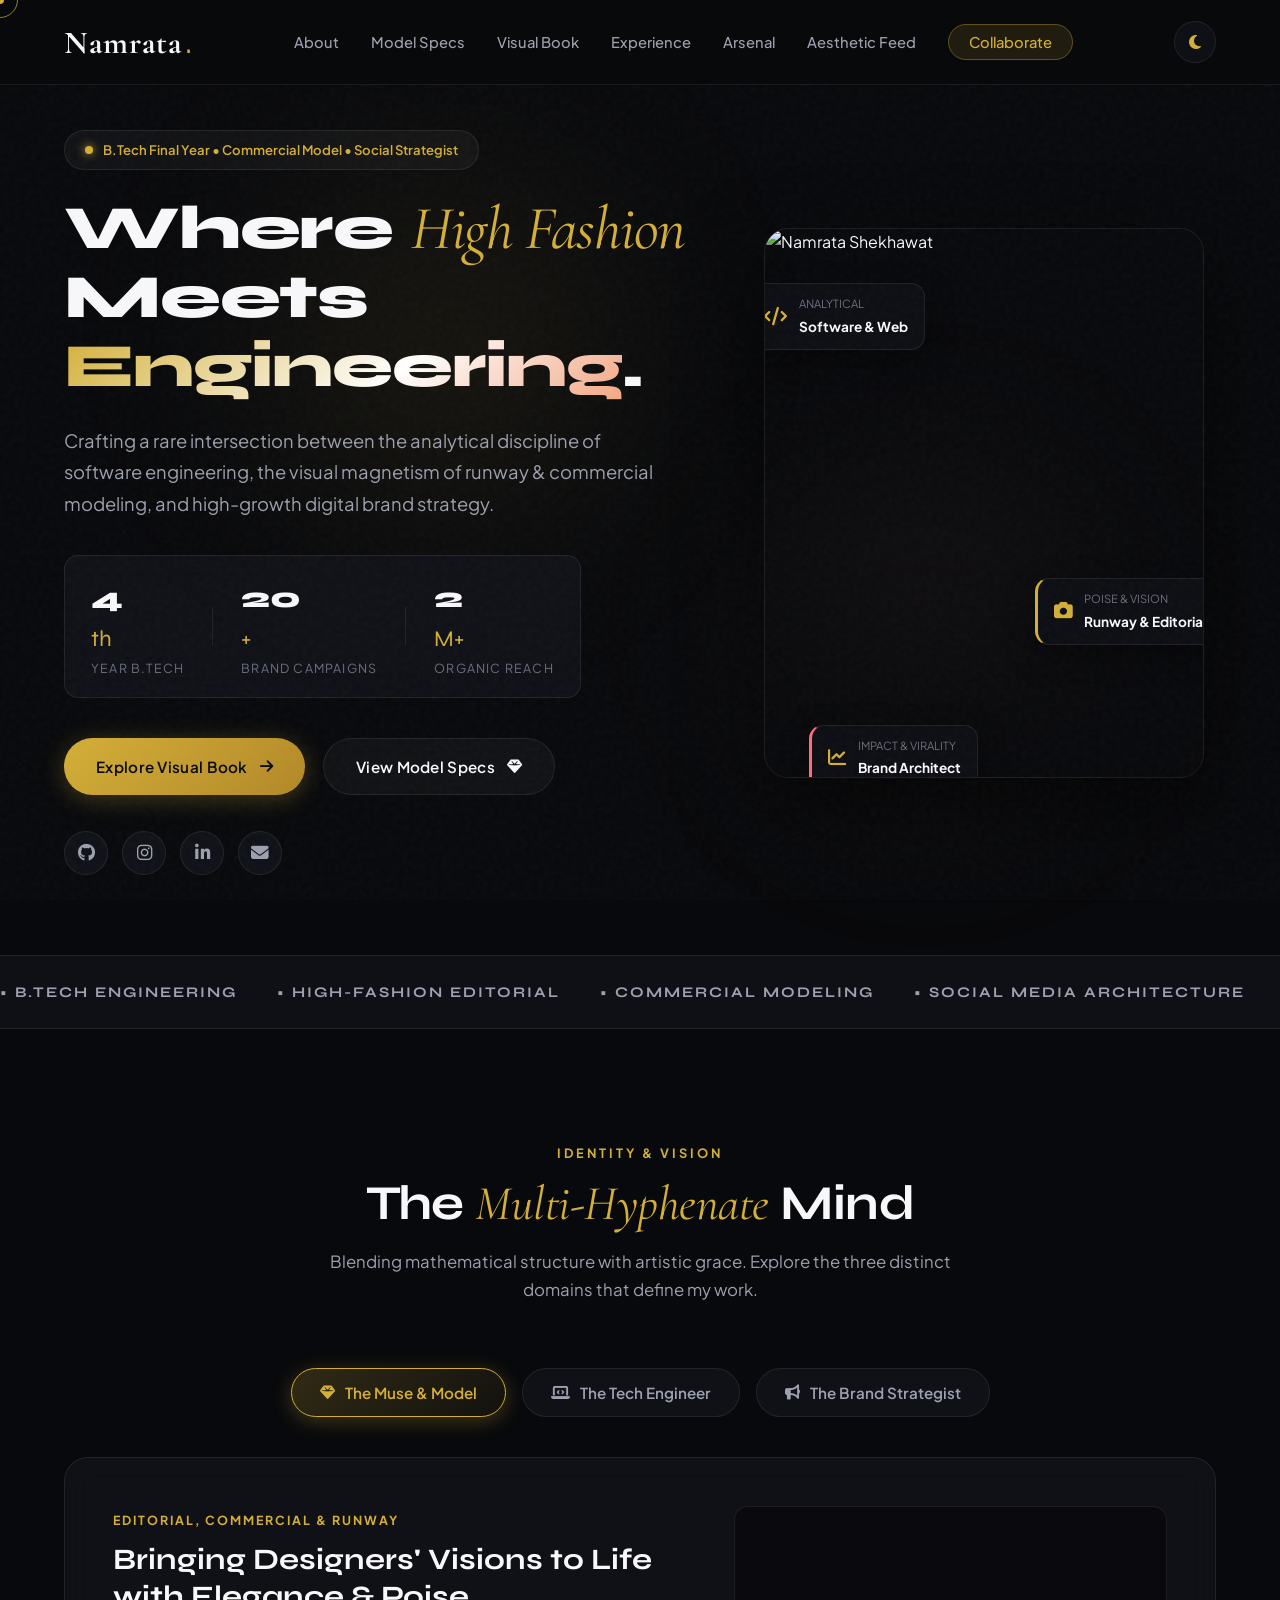
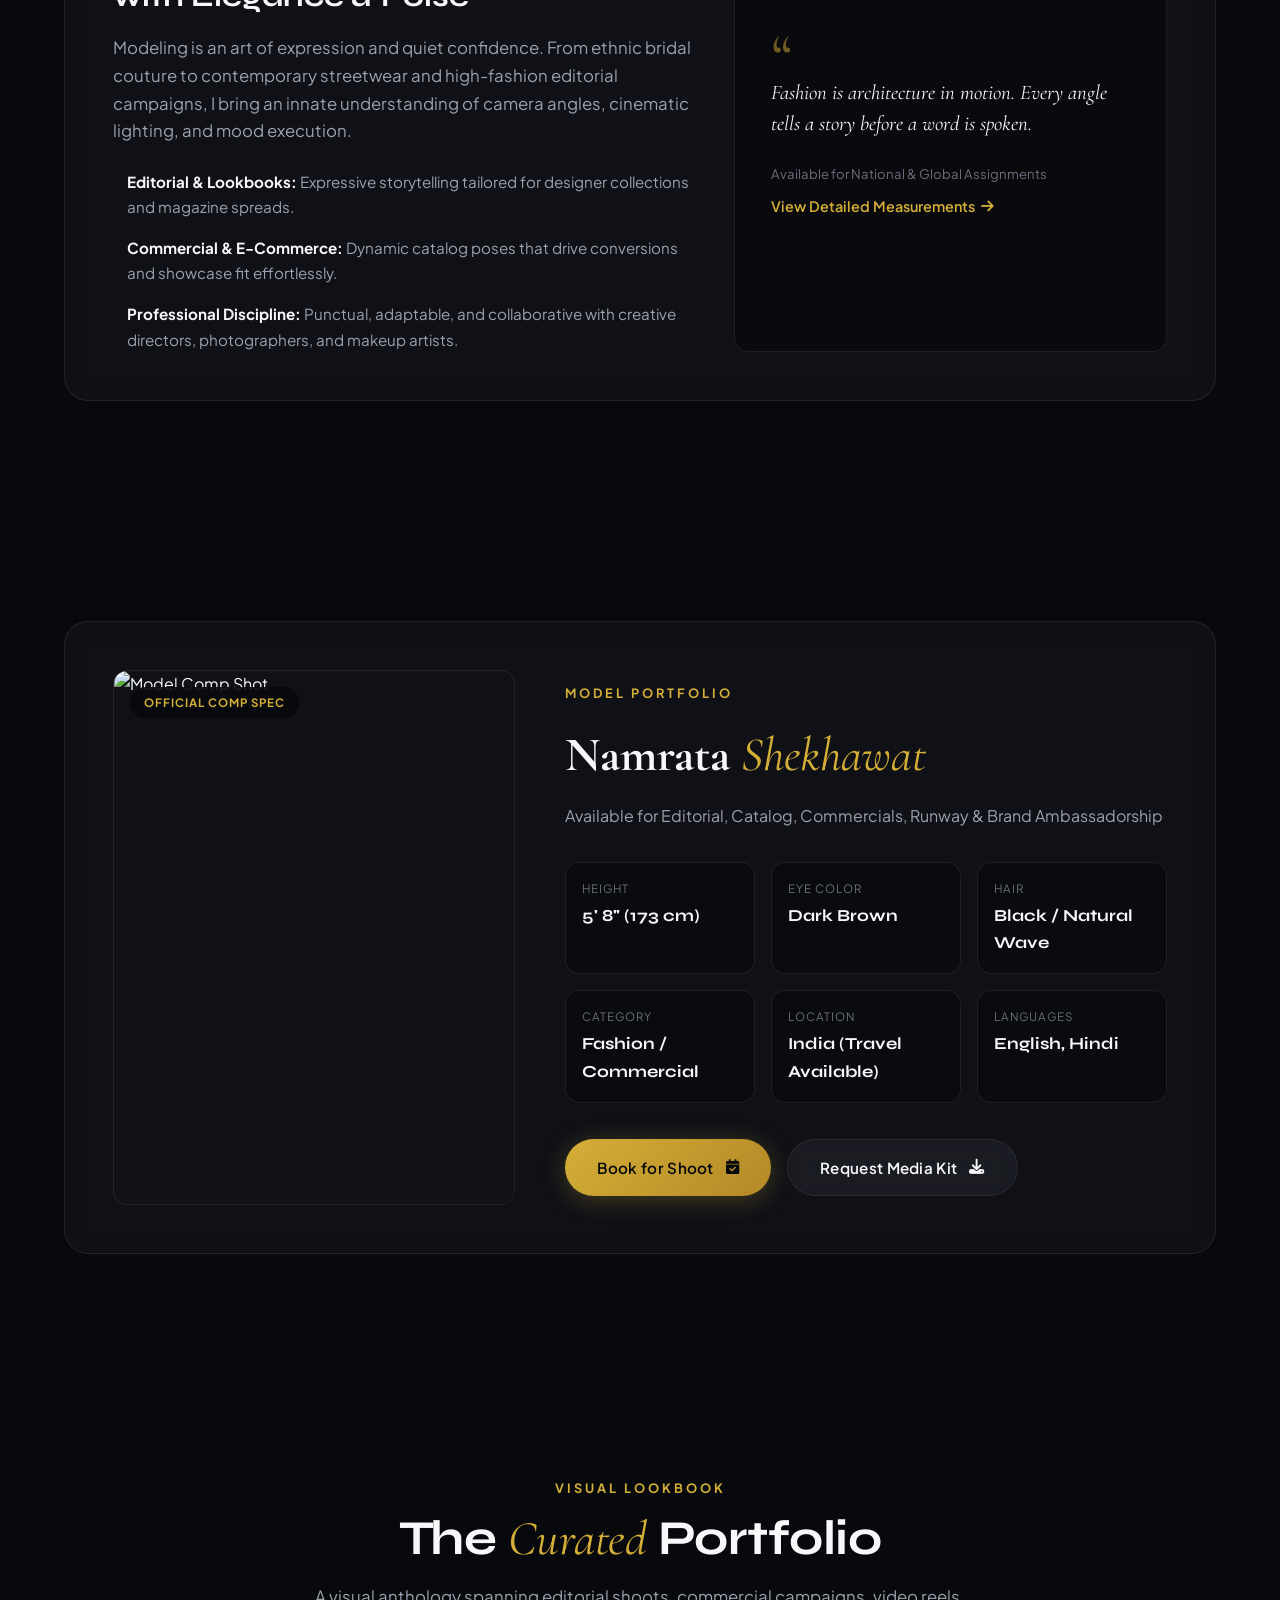
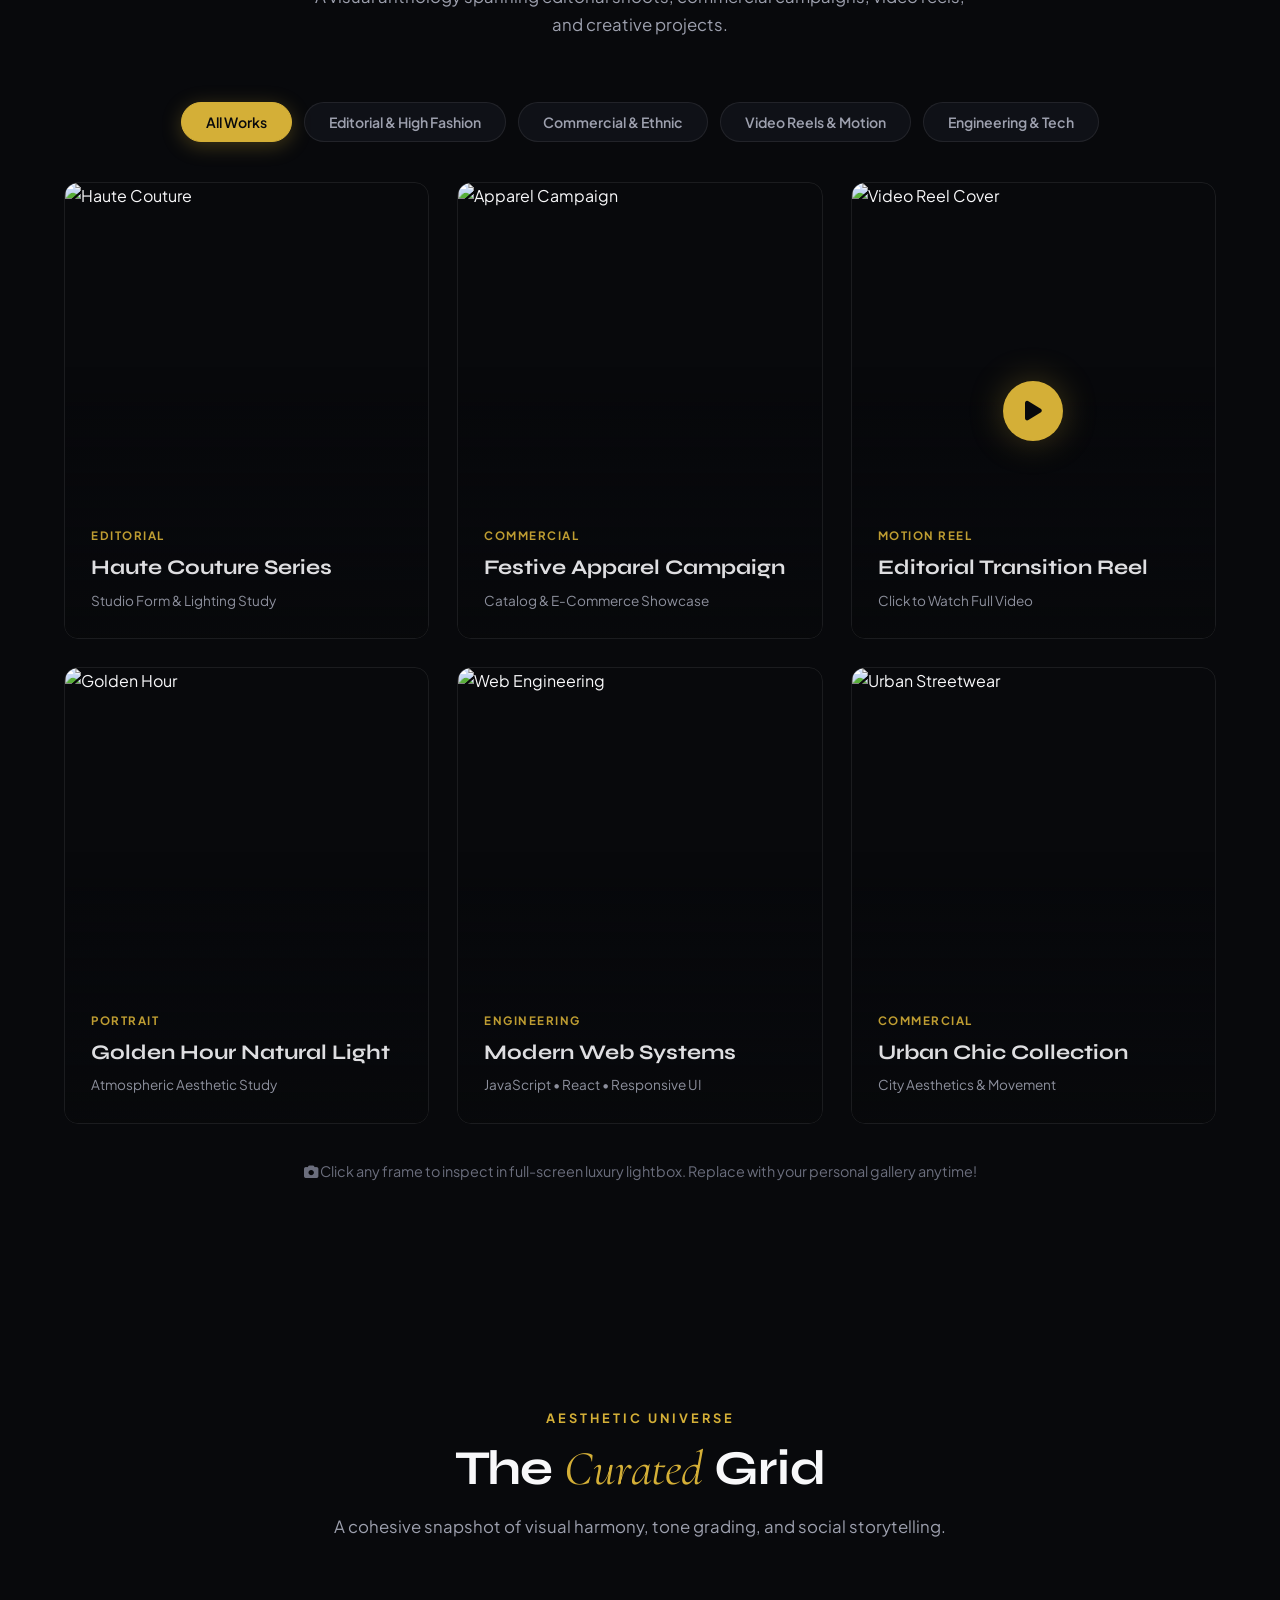
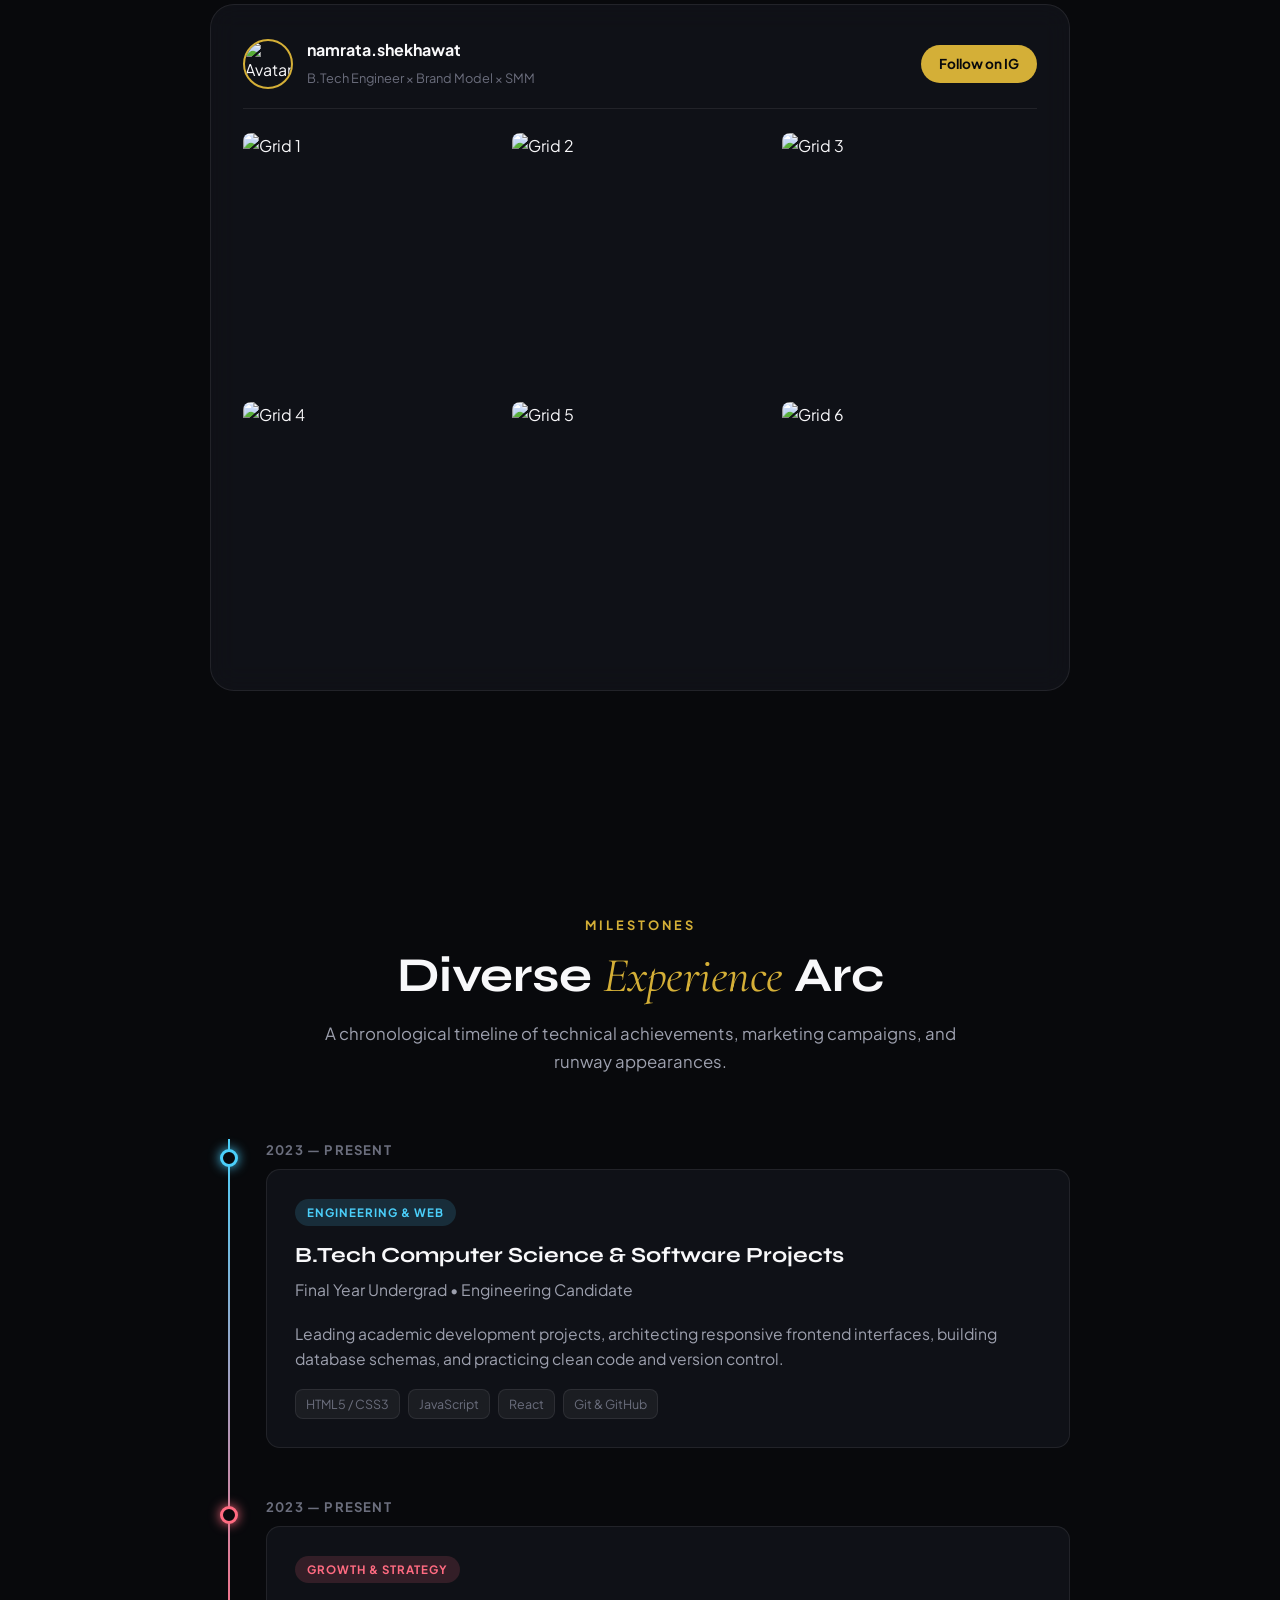
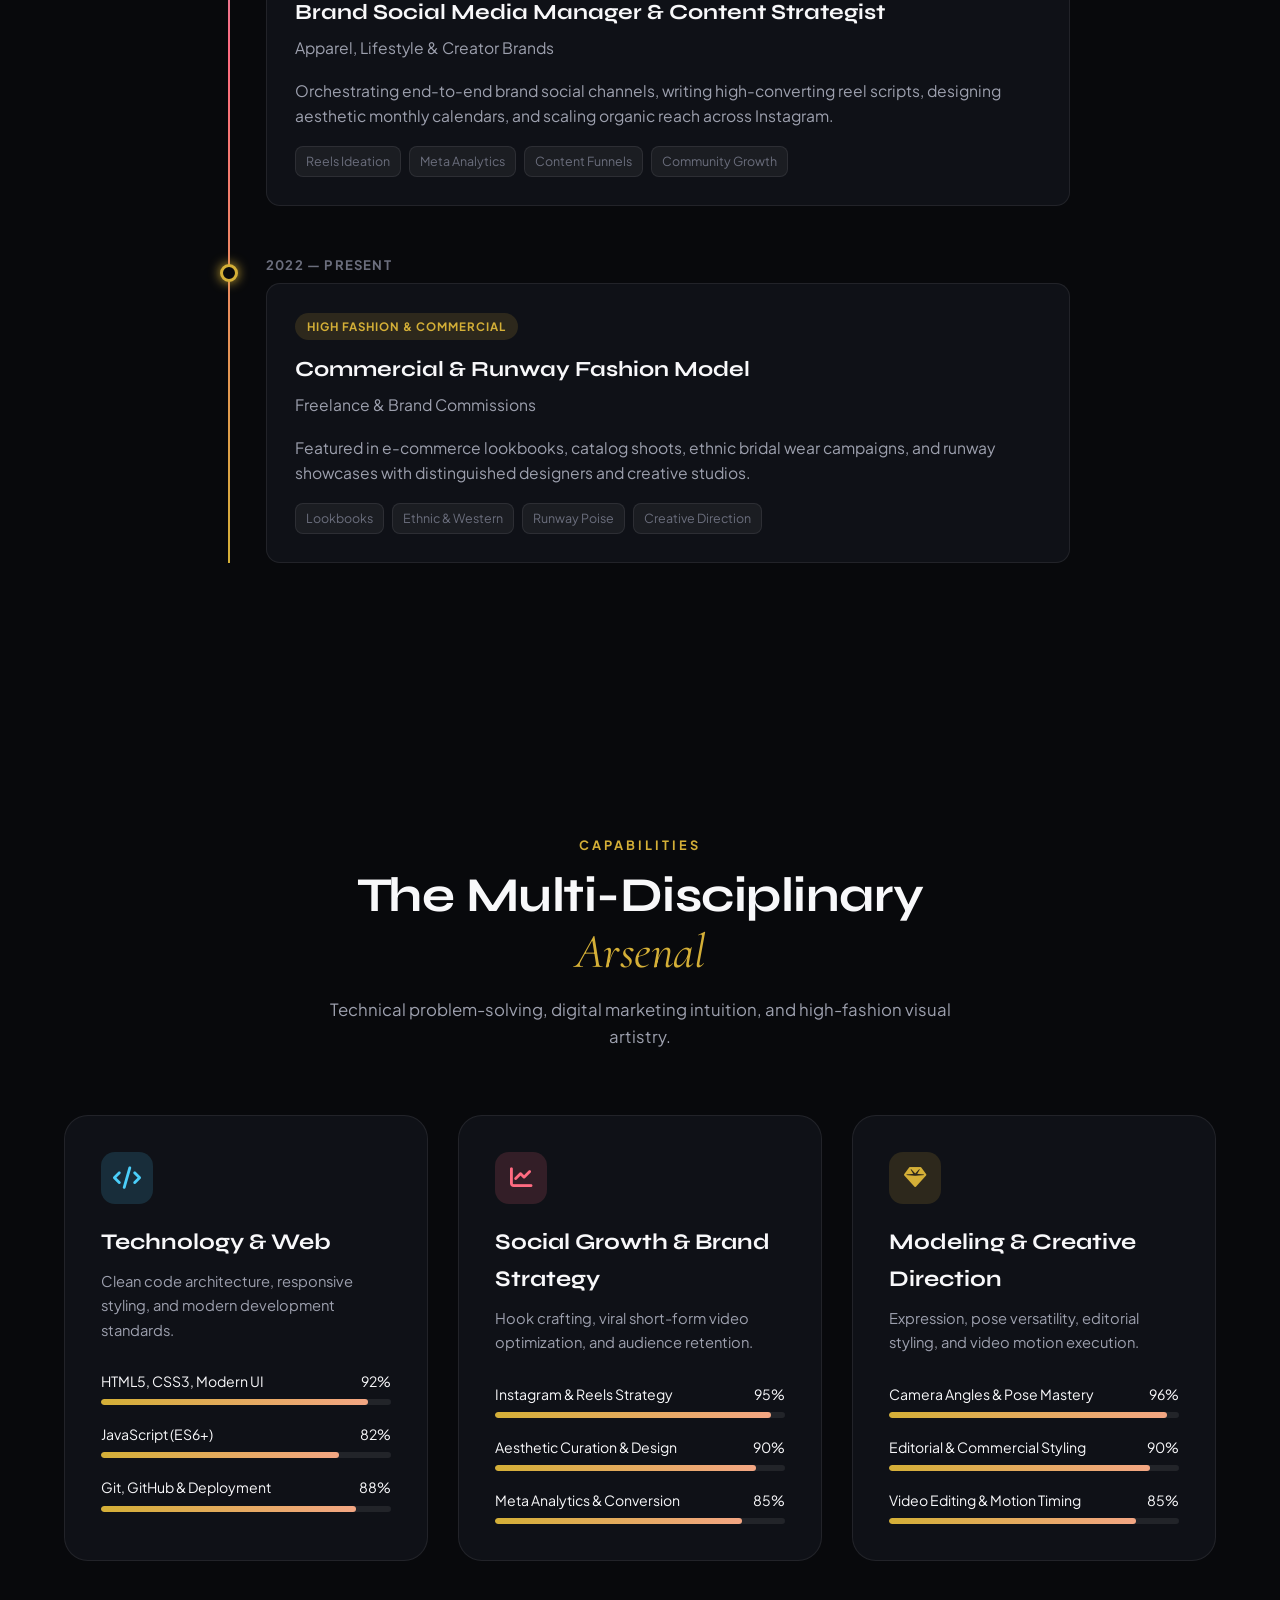
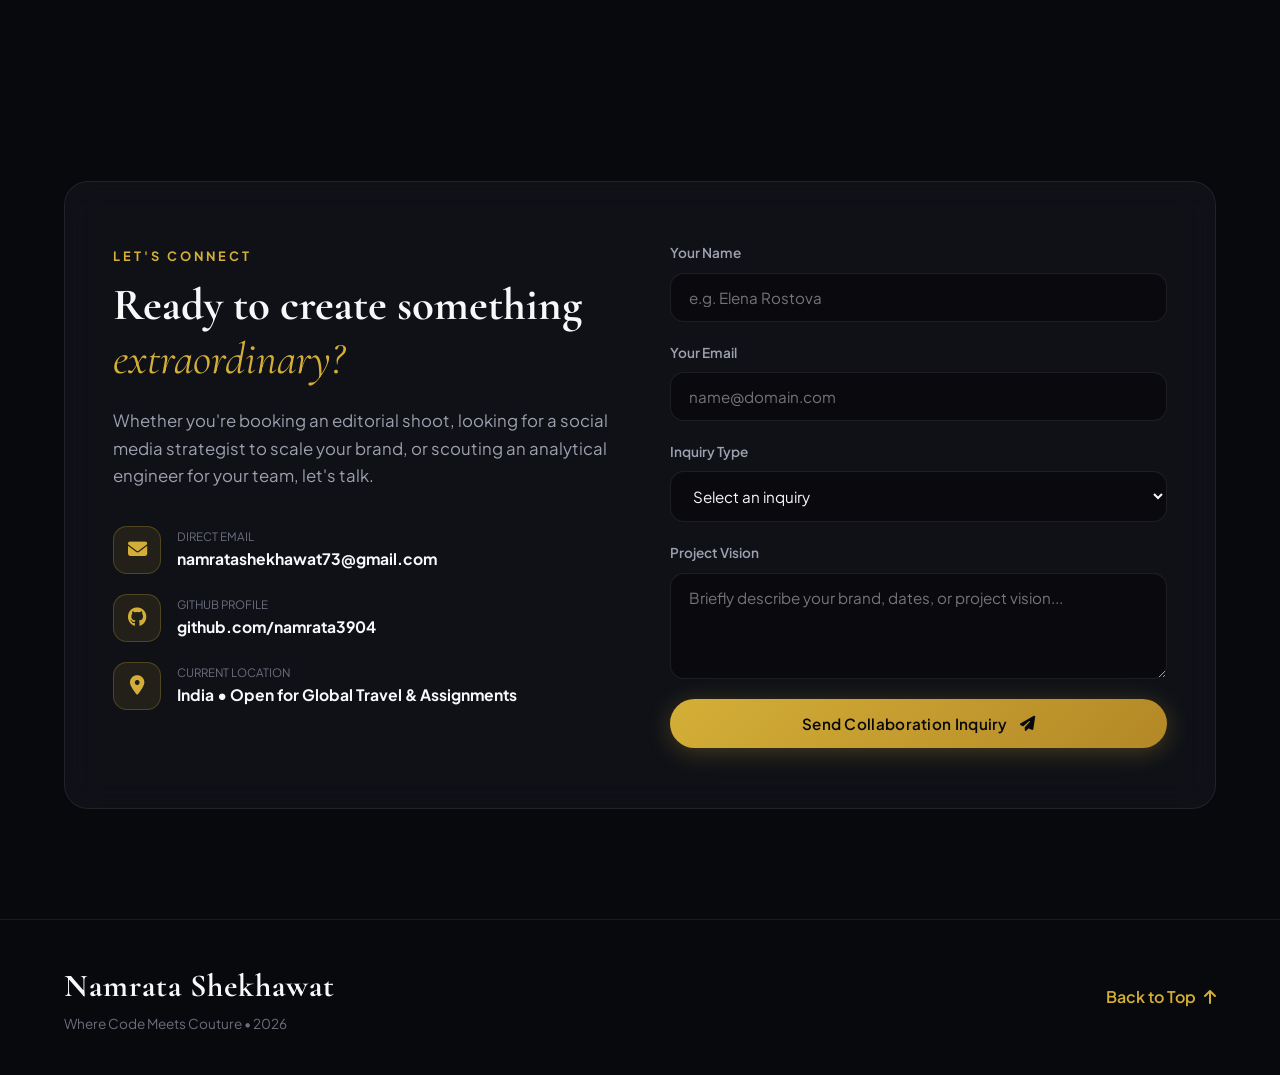
==== commit f1e47d3f: "Elevate portfolio aesthetics: luxury typography, model comp card, marquee ticker, custom cursor & mo" ====
--- a/index.html
+++ b/index.html
@@ -3,37 +3,46 @@
 <head>
   <meta charset="UTF-8">
   <meta name="viewport" content="width=device-width, initial-scale=1.0">
-  <title>Namrata Shekhawat | Tech Engineer • Model • Social Media Strategist</title>
-  <meta name="description" content="Portfolio of Namrata Shekhawat — Final Year B.Tech Student, Commercial & Fashion Model, and Brand Social Media Manager.">
+  <title>Namrata Shekhawat — Model • Tech Engineer • Social Strategist</title>
+  <meta name="description" content="Portfolio of Namrata Shekhawat — Final Year B.Tech Student, Commercial & High-Fashion Model, and Brand Social Media Growth Strategist.">
   
-  <!-- Google Fonts -->
+  <!-- Premium Fonts -->
   <link rel="preconnect" href="https://fonts.googleapis.com">
   <link rel="preconnect" href="https://fonts.gstatic.com" crossorigin>
-  <link href="https://fonts.googleapis.com/css2?family=Plus+Jakarta+Sans:ital,wght@0,300;0,400;0,500;0,600;0,700;0,800;1,400&family=Syne:wght@600;700;800&family=Playfair+Display:ital,wght@0,600;0,700;1,400;1,600&display=swap" rel="stylesheet">
+  <link href="https://fonts.googleapis.com/css2?family=Cormorant+Garamond:ital,wght@0,400;0,600;0,700;1,400;1,600&family=Plus+Jakarta+Sans:wght@300;400;500;600;700&family=Syne:wght@600;700;800&display=swap" rel="stylesheet">
   
   <!-- Font Awesome Icons -->
   <link rel="stylesheet" href="https://cdnjs.cloudflare.com/ajax/libs/font-awesome/6.5.1/css/all.min.css">
   
-  <!-- Stylesheet -->
+  <!-- Main Stylesheet -->
   <link rel="stylesheet" href="styles.css">
 </head>
 <body class="dark-theme">
+
+  <!-- Custom Luxury Cursor -->
+  <div class="cursor-dot" id="cursor-dot"></div>
+  <div class="cursor-outline" id="cursor-outline"></div>
+
+  <!-- Noise Texture Overlay -->
+  <div class="noise-overlay"></div>
 
   <!-- Floating Navigation -->
   <header class="header" id="header">
     <div class="nav-container">
       <a href="#hero" class="logo">
-        <span class="logo-text">Namrata<span class="dot">.</span></span>
+        <span class="logo-serif">Namrata</span>
+        <span class="logo-dot">.</span>
       </a>
 
       <nav class="nav-menu" id="nav-menu">
         <ul class="nav-list">
           <li><a href="#about" class="nav-link">About</a></li>
+          <li><a href="#comp-card" class="nav-link">Model Specs</a></li>
+          <li><a href="#gallery" class="nav-link">Visual Book</a></li>
           <li><a href="#experience" class="nav-link">Experience</a></li>
-          <li><a href="#skills" class="nav-link">Skills</a></li>
-          <li><a href="#gallery" class="nav-link">Visual Portfolio</a></li>
-          <li><a href="#social-work" class="nav-link">Brand Growth</a></li>
-          <li><a href="#contact" class="nav-link nav-cta">Let's Connect</a></li>
+          <li><a href="#skills" class="nav-link">Arsenal</a></li>
+          <li><a href="#moodboard" class="nav-link">Aesthetic Feed</a></li>
+          <li><a href="#contact" class="nav-link nav-cta">Collaborate</a></li>
         </ul>
       </nav>
 
@@ -51,49 +60,51 @@
   </header>
 
   <main>
-    <!-- Hero Section -->
+    <!-- HERO SECTION -->
     <section class="hero" id="hero">
-      <div class="hero-bg-glow"></div>
+      <div class="hero-glow hero-glow-1"></div>
+      <div class="hero-glow hero-glow-2"></div>
+      
       <div class="hero-container">
         <div class="hero-content">
           <div class="badge-pill">
             <span class="pulse-dot"></span>
-            <span>Final Year B.Tech Student & Creative Visionary</span>
-          </div>
-          
+            <span>B.Tech Final Year • Commercial Model • Social Strategist</span>
+          </div>
+
           <h1 class="hero-title">
-            Where <span class="gradient-text">Engineering</span> Meets <span class="editorial-text">Aesthetic Expression</span>.
+            Where <span class="serif-italic">High Fashion</span> Meets <span class="gradient-text">Engineering</span>.
           </h1>
 
           <p class="hero-subtitle">
-            I bridge three worlds: <strong>Software Engineering</strong>, high-impact <strong>Fashion & Commercial Modeling</strong>, and data-driven <strong>Social Media Brand Strategy</strong>.
+            Crafting a rare intersection between the analytical discipline of software engineering, the visual magnetism of runway & commercial modeling, and high-growth digital brand strategy.
           </p>
 
           <div class="hero-stats">
             <div class="stat-item">
-              <span class="stat-num">4th</span>
+              <span class="stat-num" data-target="4">4</span><span class="stat-suffix">th</span>
               <span class="stat-label">Year B.Tech</span>
             </div>
             <div class="stat-divider"></div>
             <div class="stat-item">
-              <span class="stat-num">15+</span>
+              <span class="stat-num" data-target="20">20</span><span class="stat-suffix">+</span>
               <span class="stat-label">Brand Campaigns</span>
             </div>
             <div class="stat-divider"></div>
             <div class="stat-item">
-              <span class="stat-num">2M+</span>
-              <span class="stat-label">Content Impressions</span>
+              <span class="stat-num" data-target="2">2</span><span class="stat-suffix">M+</span>
+              <span class="stat-label">Organic Reach</span>
             </div>
           </div>
 
           <div class="hero-buttons">
-            <a href="#gallery" class="btn btn-primary">
-              <span>View Visual Book</span>
+            <a href="#gallery" class="btn btn-luxury">
+              <span>Explore Visual Book</span>
               <i class="fa-solid fa-arrow-right"></i>
             </a>
-            <a href="#contact" class="btn btn-secondary">
-              <span>Collaborate With Me</span>
-              <i class="fa-solid fa-paper-plane"></i>
+            <a href="#comp-card" class="btn btn-glass">
+              <span>View Model Specs</span>
+              <i class="fa-solid fa-gem"></i>
             </a>
           </div>
 
@@ -108,31 +119,31 @@
         <div class="hero-visual">
           <div class="hero-card-stack">
             <div class="hero-image-wrapper">
-              <!-- Placeholder image featuring an editorial modern portrait -->
-              <img src="https://images.unsplash.com/photo-1534528741775-53994a69daeb?auto=format&fit=crop&w=800&q=80" alt="Namrata Shekhawat" class="hero-img" id="hero-profile-img">
+              <!-- High fashion aesthetic portrait placeholder -->
+              <img src="https://images.unsplash.com/photo-1534528741775-53994a69daeb?auto=format&fit=crop&w=1000&q=85" alt="Namrata Shekhawat" class="hero-img">
               <div class="hero-image-overlay"></div>
               
-              <div class="floating-tag tag-tech">
+              <div class="floating-badge badge-top-left">
                 <i class="fa-solid fa-code"></i>
                 <div>
-                  <small>Logic & Code</small>
-                  <strong>B.Tech Tech Student</strong>
-                </div>
-              </div>
-
-              <div class="floating-tag tag-model">
+                  <small>Analytical</small>
+                  <strong>Software & Web</strong>
+                </div>
+              </div>
+
+              <div class="floating-badge badge-mid-right">
                 <i class="fa-solid fa-camera"></i>
                 <div>
-                  <small>Couture & Commercial</small>
-                  <strong>Fashion Model</strong>
-                </div>
-              </div>
-
-              <div class="floating-tag tag-smm">
+                  <small>Poise & Vision</small>
+                  <strong>Runway & Editorial</strong>
+                </div>
+              </div>
+
+              <div class="floating-badge badge-bottom-left">
                 <i class="fa-solid fa-chart-line"></i>
                 <div>
-                  <small>Organic Reach</small>
-                  <strong>Brand Strategist</strong>
+                  <small>Impact & Virality</small>
+                  <strong>Brand Architect</strong>
                 </div>
               </div>
             </div>
@@ -141,86 +152,146 @@
       </div>
     </section>
 
-    <!-- About Me Section with Interactive Tabs -->
+    <!-- INFINITE MARQUEE TICKER -->
+    <div class="marquee-section">
+      <div class="marquee-track">
+        <div class="marquee-content">
+          <span>• B.TECH ENGINEERING</span>
+          <span>• HIGH-FASHION EDITORIAL</span>
+          <span>• COMMERCIAL MODELING</span>
+          <span>• SOCIAL MEDIA ARCHITECTURE</span>
+          <span>• VIRAL REELS CREATION</span>
+          <span>• BRAND COLLABORATIONS</span>
+          <span>• CREATIVE DIRECTION</span>
+          <span>• WEB DEVELOPMENT</span>
+        </div>
+        <div class="marquee-content" aria-hidden="true">
+          <span>• B.TECH ENGINEERING</span>
+          <span>• HIGH-FASHION EDITORIAL</span>
+          <span>• COMMERCIAL MODELING</span>
+          <span>• SOCIAL MEDIA ARCHITECTURE</span>
+          <span>• VIRAL REELS CREATION</span>
+          <span>• BRAND COLLABORATIONS</span>
+          <span>• CREATIVE DIRECTION</span>
+          <span>• WEB DEVELOPMENT</span>
+        </div>
+      </div>
+    </div>
+
+    <!-- ABOUT SECTION (Three Dimensions) -->
     <section class="section about" id="about">
       <div class="container">
         <div class="section-header text-center">
-          <span class="section-tag">The Multi-Hyphenate Story</span>
-          <h2 class="section-title">One Mind, <span class="gradient-text">Three Dimensions</span></h2>
+          <span class="section-tag">Identity & Vision</span>
+          <h2 class="section-title">The <span class="serif-italic">Multi-Hyphenate</span> Mind</h2>
           <p class="section-desc">
-            Who says you have to pick one lane? Here is how my engineering mindset, editorial eye, and digital marketing strategies empower one another.
+            Blending mathematical structure with artistic grace. Explore the three distinct domains that define my work.
           </p>
         </div>
 
-        <!-- Pillar Switcher Tabs -->
         <div class="about-tabs">
-          <button class="tab-btn active" data-tab="tech">
+          <button class="tab-btn active" data-tab="model">
+            <i class="fa-solid fa-gem"></i>
+            <span>The Muse & Model</span>
+          </button>
+          <button class="tab-btn" data-tab="tech">
             <i class="fa-solid fa-laptop-code"></i>
-            <span>The Tech Mind</span>
-          </button>
-          <button class="tab-btn" data-tab="model">
-            <i class="fa-solid fa-gem"></i>
-            <span>The Model & Muse</span>
+            <span>The Tech Engineer</span>
           </button>
           <button class="tab-btn" data-tab="smm">
             <i class="fa-solid fa-bullhorn"></i>
-            <span>The Social Media Strategist</span>
+            <span>The Brand Strategist</span>
           </button>
         </div>
 
-        <!-- Tab Contents -->
         <div class="tab-panes">
-          <!-- Tech Pane -->
-          <div class="tab-pane active" id="pane-tech">
+          <!-- Model Pane -->
+          <div class="tab-pane active" id="pane-model">
             <div class="pane-grid">
               <div class="pane-content">
-                <span class="role-pill">Engineering & Development</span>
-                <h3>Transforming Logic into Functional Experiences</h3>
+                <span class="role-pill">Editorial, Commercial & Runway</span>
+                <h3>Bringing Designers' Visions to Life with Elegance & Poise</h3>
                 <p>
-                  As a final-year B.Tech computer science/engineering student, I thrive on structured problem-solving, architectural thinking, and clean code. Whether building responsive web layouts, exploring full-stack engineering, or dissecting algorithms, tech gives me the analytical rigor behind everything I build.
+                  Modeling is an art of expression and quiet confidence. From ethnic bridal couture to contemporary streetwear and high-fashion editorial campaigns, I bring an innate understanding of camera angles, cinematic lighting, and mood execution.
                 </p>
-                <ul class="bullet-list">
-                  <li><i class="fa-solid fa-check"></i> Final year engineering with solid fundamentals in data structures, algorithms, and OOP.</li>
-                  <li><i class="fa-solid fa-check"></i> Web development with HTML5, CSS3, JavaScript, React concepts, and Git version control.</li>
-                  <li><i class="fa-solid fa-check"></i> Detail-oriented UI/UX sensibility that elevates technical products into aesthetic digital experiences.</li>
-                </ul>
-              </div>
-              <div class="pane-stats-box">
-                <div class="quick-metric">
-                  <h4>Technical Focus</h4>
-                  <p>Frontend Engineering, Web Standards, UI Design, Analytical Problem Solving</p>
-                </div>
-                <div class="quick-metric">
-                  <h4>Status</h4>
-                  <p>B.Tech Final Year (2026/2027) • Open to Software Roles & Tech Collabs</p>
-                </div>
-              </div>
-            </div>
-          </div>
-
-          <!-- Model Pane -->
-          <div class="tab-pane" id="pane-model">
+                <div class="feature-bullets">
+                  <div class="f-bullet">
+                    <i class="fa-solid fa-sparkles"></i>
+                    <div>
+                      <strong>Editorial & Lookbooks:</strong> Expressive storytelling tailored for designer collections and magazine spreads.
+                    </div>
+                  </div>
+                  <div class="f-bullet">
+                    <i class="fa-solid fa-sparkles"></i>
+                    <div>
+                      <strong>Commercial & E-Commerce:</strong> Dynamic catalog poses that drive conversions and showcase fit effortlessly.
+                    </div>
+                  </div>
+                  <div class="f-bullet">
+                    <i class="fa-solid fa-sparkles"></i>
+                    <div>
+                      <strong>Professional Discipline:</strong> Punctual, adaptable, and collaborative with creative directors, photographers, and makeup artists.
+                    </div>
+                  </div>
+                </div>
+              </div>
+
+              <div class="pane-aesthetic-card">
+                <div class="aesthetic-quote">
+                  <span class="quote-mark">“</span>
+                  <p>Fashion is architecture in motion. Every angle tells a story before a word is spoken.</p>
+                </div>
+                <div class="aesthetic-meta">
+                  <span>Available for National & Global Assignments</span>
+                  <a href="#comp-card" class="text-link">View Detailed Measurements <i class="fa-solid fa-arrow-right"></i></a>
+                </div>
+              </div>
+            </div>
+          </div>
+
+          <!-- Tech Pane -->
+          <div class="tab-pane" id="pane-tech">
             <div class="pane-grid">
               <div class="pane-content">
-                <span class="role-pill">Editorial & Commercial</span>
-                <h3>Bringing Brand Visions to Life on Camera</h3>
+                <span class="role-pill">Engineering & Computer Science</span>
+                <h3>Transforming Analytical Rigor into Elegant Digital Architecture</h3>
                 <p>
-                  Modeling isn't just about posing—it is visual communication, poise, and storytelling. Working with diverse ethnic, western, and lifestyle apparel brands, I understand camera angles, lighting dynamics, mood execution, and how to represent a brand's authentic identity.
+                  As a final-year B.Tech engineering student, I love architecting systems and crafting responsive user interfaces. The discipline of debugging and data structures gives me an analytical edge that permeates every creative project I touch.
                 </p>
-                <ul class="bullet-list">
-                  <li><i class="fa-solid fa-check"></i> Commercial & E-commerce shoots for apparel, jewelry, and lifestyle labels.</li>
-                  <li><i class="fa-solid fa-check"></i> Editorial fashion styling, creative poses, and runway poise.</li>
-                  <li><i class="fa-solid fa-check"></i> Professional work ethic: dependable, punctual, and adaptable on set.</li>
-                </ul>
-              </div>
-              <div class="pane-stats-box">
-                <div class="quick-metric">
-                  <h4>Modeling Niches</h4>
-                  <p>Ethnic Wear, Western Editorial, Beauty & Skincare, Streetwear, Commercial Catalog</p>
-                </div>
-                <div class="quick-metric">
-                  <h4>Booking Availability</h4>
-                  <p>Available for campaigns, lookbooks, catalog shoots, and brand ambassadorships</p>
+                <div class="feature-bullets">
+                  <div class="f-bullet">
+                    <i class="fa-solid fa-check"></i>
+                    <div>
+                      <strong>Web Engineering:</strong> Semantic HTML5, modern CSS3 animations, JavaScript (ES6+), React components.
+                    </div>
+                  </div>
+                  <div class="f-bullet">
+                    <i class="fa-solid fa-check"></i>
+                    <div>
+                      <strong>Version Control & Best Practices:</strong> Git/GitHub workflows, responsive mobile-first architecture.
+                    </div>
+                  </div>
+                  <div class="f-bullet">
+                    <i class="fa-solid fa-check"></i>
+                    <div>
+                      <strong>UI/UX Sensibility:</strong> Designing software with aesthetic warmth and seamless ergonomics.
+                    </div>
+                  </div>
+                </div>
+              </div>
+
+              <div class="pane-aesthetic-card">
+                <div class="code-snippet-box">
+                  <div class="code-header">
+                    <span>namrata.developer</span>
+                    <div class="dots"><span></span><span></span><span></span></div>
+                  </div>
+                  <pre><code>const namrata = {
+  degree: "B.Tech Undergrad (Final Year)",
+  pillars: ["Code", "Couture", "Growth"],
+  passion: "Aesthetics + Engineering",
+  status: "Open for Opportunities"
+};</code></pre>
                 </div>
               </div>
             </div>
@@ -230,25 +301,44 @@
           <div class="tab-pane" id="pane-smm">
             <div class="pane-grid">
               <div class="pane-content">
-                <span class="role-pill">Digital Growth & Brand Strategy</span>
-                <h3>Turning Scrolls into Loyal Brand Communities</h3>
+                <span class="role-pill">Organic Growth & Brand Strategy</span>
+                <h3>Connecting Brands with Audiences Through Data & Aesthetics</h3>
                 <p>
-                  Combining an eye for aesthetics with analytical engineering mindset makes social media growth predictable. Having managed brand accounts, I design content funnels, produce viral short-form video reels, craft aesthetic feeds, and analyze Instagram/Meta analytics to maximize organic reach and conversions.
+                  Social media management is where creative direction meets consumer psychology and analytics. Having managed brand accounts and content funnels, I engineer scroll-stopping viral Reels, aesthetic feed curations, and high-retention community engagement.
                 </p>
-                <ul class="bullet-list">
-                  <li><i class="fa-solid fa-check"></i> End-to-end content calendar creation, aesthetic curation, and feed design.</li>
-                  <li><i class="fa-solid fa-check"></i> Short-form video ideation, shooting, scripting, and hook optimization (Reels & Shorts).</li>
-                  <li><i class="fa-solid fa-check"></i> Audience engagement, influencer outreach, and metrics-driven growth reporting.</li>
-                </ul>
-              </div>
-              <div class="pane-stats-box">
-                <div class="quick-metric">
-                  <h4>Strategy Arsenal</h4>
-                  <p>Viral Reel Concepts, Community Building, Brand Voice, Meta Insights, Trend Forecasting</p>
-                </div>
-                <div class="quick-metric">
-                  <h4>Impact</h4>
-                  <p>Consistently scaled brand engagement by 200%+ through consistent visual storytelling</p>
+                <div class="feature-bullets">
+                  <div class="f-bullet">
+                    <i class="fa-solid fa-arrow-trend-up"></i>
+                    <div>
+                      <strong>Viral Reels Strategy:</strong> Hook optimization, trending audio synchronization, and high-retention video editing.
+                    </div>
+                  </div>
+                  <div class="f-bullet">
+                    <i class="fa-solid fa-arrow-trend-up"></i>
+                    <div>
+                      <strong>Brand Identity & Feed Curation:</strong> Creating cohesive moodboards that establish luxury brand credibility.
+                    </div>
+                  </div>
+                  <div class="f-bullet">
+                    <i class="fa-solid fa-arrow-trend-up"></i>
+                    <div>
+                      <strong>Data-Backed Optimization:</strong> Analyzing Meta insights, engagement ratios, and demographic conversions.
+                    </div>
+                  </div>
+                </div>
+              </div>
+
+              <div class="pane-aesthetic-card">
+                <div class="smm-metric-preview">
+                  <div class="metric-circle">
+                    <strong>+240%</strong>
+                    <small>Organic Reach</small>
+                  </div>
+                  <div class="metric-list">
+                    <div><span>Reel Plays:</span> <strong>1.5M+</strong></div>
+                    <div><span>Avg. Save Rate:</span> <strong>32%</strong></div>
+                    <div><span>Audience Growth:</span> <strong>3.5x</strong></div>
+                  </div>
                 </div>
               </div>
             </div>
@@ -257,74 +347,290 @@
       </div>
     </section>
 
-    <!-- Experience in Diverse Fields -->
+    <!-- MODEL COMP CARD & SPECIFICATIONS -->
+    <section class="section comp-card-section" id="comp-card">
+      <div class="container">
+        <div class="comp-card-box">
+          <div class="comp-grid">
+            <div class="comp-visual">
+              <div class="comp-img-frame">
+                <img src="https://images.unsplash.com/photo-1515886657613-9f3515b0c78f?auto=format&fit=crop&w=900&q=80" alt="Model Comp Shot" class="comp-img">
+                <div class="comp-tag">Official Comp Spec</div>
+              </div>
+            </div>
+
+            <div class="comp-details">
+              <span class="section-tag">Model Portfolio</span>
+              <h2 class="comp-name">Namrata <span class="serif-italic">Shekhawat</span></h2>
+              <p class="comp-sub">Available for Editorial, Catalog, Commercials, Runway & Brand Ambassadorship</p>
+
+              <div class="specs-grid">
+                <div class="spec-cell">
+                  <span class="spec-label">Height</span>
+                  <span class="spec-val">5' 8" (173 cm)</span>
+                </div>
+                <div class="spec-cell">
+                  <span class="spec-label">Eye Color</span>
+                  <span class="spec-val">Dark Brown</span>
+                </div>
+                <div class="spec-cell">
+                  <span class="spec-label">Hair</span>
+                  <span class="spec-val">Black / Natural Wave</span>
+                </div>
+                <div class="spec-cell">
+                  <span class="spec-label">Category</span>
+                  <span class="spec-val">Fashion / Commercial</span>
+                </div>
+                <div class="spec-cell">
+                  <span class="spec-label">Location</span>
+                  <span class="spec-val">India (Travel Available)</span>
+                </div>
+                <div class="spec-cell">
+                  <span class="spec-label">Languages</span>
+                  <span class="spec-val">English, Hindi</span>
+                </div>
+              </div>
+
+              <div class="comp-actions">
+                <a href="#contact" class="btn btn-luxury">
+                  <span>Book for Shoot</span>
+                  <i class="fa-solid fa-calendar-check"></i>
+                </a>
+                <a href="mailto:namratashekhawat73@gmail.com?subject=Model%20Inquiry%20for%20Namrata" class="btn btn-glass">
+                  <span>Request Media Kit</span>
+                  <i class="fa-solid fa-download"></i>
+                </a>
+              </div>
+            </div>
+          </div>
+        </div>
+      </div>
+    </section>
+
+    <!-- VISUAL BOOK & MEDIA GALLERY (Photos & Videos) -->
+    <section class="section gallery" id="gallery">
+      <div class="container">
+        <div class="section-header text-center">
+          <span class="section-tag">Visual Lookbook</span>
+          <h2 class="section-title">The <span class="serif-italic">Curated</span> Portfolio</h2>
+          <p class="section-desc">
+            A visual anthology spanning editorial shoots, commercial campaigns, video reels, and creative projects.
+          </p>
+        </div>
+
+        <!-- Filter Controls -->
+        <div class="gallery-filters">
+          <button class="filter-btn active" data-filter="all">All Works</button>
+          <button class="filter-btn" data-filter="modeling">Editorial & High Fashion</button>
+          <button class="filter-btn" data-filter="commercial">Commercial & Ethnic</button>
+          <button class="filter-btn" data-filter="video">Video Reels & Motion</button>
+          <button class="filter-btn" data-filter="tech">Engineering & Tech</button>
+        </div>
+
+        <!-- Gallery Grid -->
+        <div class="gallery-grid" id="gallery-grid">
+          
+          <!-- Card 1: Editorial -->
+          <div class="gallery-item" data-category="modeling" data-type="image" data-src="https://images.unsplash.com/photo-1509631179647-0177331693ae?auto=format&fit=crop&w=1200&q=85" data-title="Haute Couture Editorial" data-desc="Monochrome high-contrast studio session exploring silhouettes and dramatic lighting.">
+            <div class="gallery-card">
+              <img src="https://images.unsplash.com/photo-1509631179647-0177331693ae?auto=format&fit=crop&w=700&q=80" alt="Haute Couture" loading="lazy">
+              <div class="gallery-overlay">
+                <span class="gallery-badge">Editorial</span>
+                <h4>Haute Couture Series</h4>
+                <p>Studio Form & Lighting Study</p>
+                <div class="zoom-pill"><i class="fa-solid fa-arrow-up-right-from-square"></i></div>
+              </div>
+            </div>
+          </div>
+
+          <!-- Card 2: Commercial Apparel -->
+          <div class="gallery-item" data-category="commercial" data-type="image" data-src="https://images.unsplash.com/photo-1490481651871-ab68de25d43d?auto=format&fit=crop&w=1200&q=85" data-title="Festive Apparel Campaign" data-desc="Commercial lookbook shoot for contemporary and festive retail brand.">
+            <div class="gallery-card">
+              <img src="https://images.unsplash.com/photo-1490481651871-ab68de25d43d?auto=format&fit=crop&w=700&q=80" alt="Apparel Campaign" loading="lazy">
+              <div class="gallery-overlay">
+                <span class="gallery-badge">Commercial</span>
+                <h4>Festive Apparel Campaign</h4>
+                <p>Catalog & E-Commerce Showcase</p>
+                <div class="zoom-pill"><i class="fa-solid fa-arrow-up-right-from-square"></i></div>
+              </div>
+            </div>
+          </div>
+
+          <!-- Card 3: Video Reel Showcase -->
+          <div class="gallery-item" data-category="video" data-type="video" data-src="https://www.w3schools.com/html/mov_bbb.mp4" data-title="Viral Fashion Reel & Transition" data-desc="Dynamic short-form video edit synchronized to trending audio with rhythmic transitions.">
+            <div class="gallery-card video-card">
+              <img src="https://images.unsplash.com/photo-1574717024653-61fd2cf4d44d?auto=format&fit=crop&w=700&q=80" alt="Video Reel Cover" loading="lazy">
+              <div class="video-play-pulse"><i class="fa-solid fa-play"></i></div>
+              <div class="gallery-overlay">
+                <span class="gallery-badge">Motion Reel</span>
+                <h4>Editorial Transition Reel</h4>
+                <p>Click to Watch Full Video</p>
+                <div class="zoom-pill"><i class="fa-solid fa-play"></i></div>
+              </div>
+            </div>
+          </div>
+
+          <!-- Card 4: Natural Light Portrait -->
+          <div class="gallery-item" data-category="modeling" data-type="image" data-src="https://images.unsplash.com/photo-1524504388940-b1c1722653e1?auto=format&fit=crop&w=1200&q=85" data-title="Golden Hour Portrait" data-desc="Natural outdoor ambient light shoot focusing on organic expressions.">
+            <div class="gallery-card">
+              <img src="https://images.unsplash.com/photo-1524504388940-b1c1722653e1?auto=format&fit=crop&w=700&q=80" alt="Golden Hour" loading="lazy">
+              <div class="gallery-overlay">
+                <span class="gallery-badge">Portrait</span>
+                <h4>Golden Hour Natural Light</h4>
+                <p>Atmospheric Aesthetic Study</p>
+                <div class="zoom-pill"><i class="fa-solid fa-arrow-up-right-from-square"></i></div>
+              </div>
+            </div>
+          </div>
+
+          <!-- Card 5: Tech Showcase -->
+          <div class="gallery-item" data-category="tech" data-type="image" data-src="https://images.unsplash.com/photo-1555066931-4365d14bab8c?auto=format&fit=crop&w=1200&q=85" data-title="Web Engineering Architecture" data-desc="Clean, semantic codebases and responsive full-stack web applications.">
+            <div class="gallery-card">
+              <img src="https://images.unsplash.com/photo-1555066931-4365d14bab8c?auto=format&fit=crop&w=700&q=80" alt="Web Engineering" loading="lazy">
+              <div class="gallery-overlay">
+                <span class="gallery-badge">Engineering</span>
+                <h4>Modern Web Systems</h4>
+                <p>JavaScript • React • Responsive UI</p>
+                <div class="zoom-pill"><i class="fa-solid fa-arrow-up-right-from-square"></i></div>
+              </div>
+            </div>
+          </div>
+
+          <!-- Card 6: Streetwear & Casual -->
+          <div class="gallery-item" data-category="commercial" data-type="image" data-src="https://images.unsplash.com/photo-1483985988355-763728e1935b?auto=format&fit=crop&w=1200&q=85" data-title="Urban Chic Streetwear" data-desc="Urban lifestyle campaign shoot for modern Gen-Z apparel line.">
+            <div class="gallery-card">
+              <img src="https://images.unsplash.com/photo-1483985988355-763728e1935b?auto=format&fit=crop&w=700&q=80" alt="Urban Streetwear" loading="lazy">
+              <div class="gallery-overlay">
+                <span class="gallery-badge">Commercial</span>
+                <h4>Urban Chic Collection</h4>
+                <p>City Aesthetics & Movement</p>
+                <div class="zoom-pill"><i class="fa-solid fa-arrow-up-right-from-square"></i></div>
+              </div>
+            </div>
+          </div>
+
+        </div>
+
+        <div class="gallery-hint">
+          <span><i class="fa-solid fa-camera"></i> Click any frame to inspect in full-screen luxury lightbox. Replace with your personal gallery anytime!</span>
+        </div>
+      </div>
+    </section>
+
+    <!-- AESTHETIC INSTAGRAM-STYLE MOODBOARD FEED -->
+    <section class="section moodboard-section" id="moodboard">
+      <div class="container">
+        <div class="section-header text-center">
+          <span class="section-tag">Aesthetic Universe</span>
+          <h2 class="section-title">The <span class="serif-italic">Curated</span> Grid</h2>
+          <p class="section-desc">
+            A cohesive snapshot of visual harmony, tone grading, and social storytelling.
+          </p>
+        </div>
+
+        <div class="instagram-frame">
+          <div class="insta-header">
+            <div class="insta-user">
+              <div class="insta-avatar">
+                <img src="https://images.unsplash.com/photo-1534528741775-53994a69daeb?auto=format&fit=crop&w=150&q=80" alt="Avatar">
+              </div>
+              <div>
+                <strong>namrata.shekhawat</strong>
+                <small>B.Tech Engineer × Brand Model × SMM</small>
+              </div>
+            </div>
+            <a href="https://instagram.com" target="_blank" rel="noopener" class="insta-follow-btn">Follow on IG</a>
+          </div>
+
+          <div class="insta-grid">
+            <div class="insta-cell">
+              <img src="https://images.unsplash.com/photo-1515886657613-9f3515b0c78f?auto=format&fit=crop&w=500&q=80" alt="Grid 1">
+              <div class="insta-hover"><i class="fa-solid fa-heart"></i> 1.8k <i class="fa-solid fa-comment"></i> 94</div>
+            </div>
+            <div class="insta-cell">
+              <img src="https://images.unsplash.com/photo-1490481651871-ab68de25d43d?auto=format&fit=crop&w=500&q=80" alt="Grid 2">
+              <div class="insta-hover"><i class="fa-solid fa-heart"></i> 2.4k <i class="fa-solid fa-comment"></i> 142</div>
+            </div>
+            <div class="insta-cell">
+              <img src="https://images.unsplash.com/photo-1524504388940-b1c1722653e1?auto=format&fit=crop&w=500&q=80" alt="Grid 3">
+              <div class="insta-hover"><i class="fa-solid fa-heart"></i> 3.1k <i class="fa-solid fa-comment"></i> 210</div>
+            </div>
+            <div class="insta-cell">
+              <img src="https://images.unsplash.com/photo-1509631179647-0177331693ae?auto=format&fit=crop&w=500&q=80" alt="Grid 4">
+              <div class="insta-hover"><i class="fa-solid fa-heart"></i> 1.9k <i class="fa-solid fa-comment"></i> 88</div>
+            </div>
+            <div class="insta-cell">
+              <img src="https://images.unsplash.com/photo-1534528741775-53994a69daeb?auto=format&fit=crop&w=500&q=80" alt="Grid 5">
+              <div class="insta-hover"><i class="fa-solid fa-heart"></i> 4.5k <i class="fa-solid fa-comment"></i> 320</div>
+            </div>
+            <div class="insta-cell">
+              <img src="https://images.unsplash.com/photo-1483985988355-763728e1935b?auto=format&fit=crop&w=500&q=80" alt="Grid 6">
+              <div class="insta-hover"><i class="fa-solid fa-heart"></i> 2.2k <i class="fa-solid fa-comment"></i> 115</div>
+            </div>
+          </div>
+        </div>
+      </div>
+    </section>
+
+    <!-- EXPERIENCE SECTION -->
     <section class="section experience" id="experience">
       <div class="container">
         <div class="section-header text-center">
-          <span class="section-tag">Track Record</span>
-          <h2 class="section-title">Experience Across <span class="gradient-text">Diverse Arenas</span></h2>
+          <span class="section-tag">Milestones</span>
+          <h2 class="section-title">Diverse <span class="serif-italic">Experience</span> Arc</h2>
           <p class="section-desc">
-            A cross-disciplinary journey building software, elevating brands on camera, and managing digital communities.
+            A chronological timeline of technical achievements, marketing campaigns, and runway appearances.
           </p>
         </div>
 
         <div class="timeline">
-          <!-- Timeline Item 1 -->
           <div class="timeline-item">
-            <div class="timeline-dot tech-dot"></div>
+            <div class="timeline-dot dot-tech"></div>
             <div class="timeline-date">2023 — Present</div>
             <div class="timeline-card">
-              <span class="tag-badge tech">Technology & Engineering</span>
-              <h3 class="timeline-title">B.Tech Engineering & Web Development</h3>
-              <p class="timeline-location">Final Year Undergrad • Computer Science & Engineering</p>
-              <p class="timeline-description">
-                Leading academic and self-directed software projects. Focused on responsive frontend architectures, JavaScript web apps, database interactions, and version-controlled collaborative coding.
-              </p>
-              <div class="skill-chips">
+              <span class="role-badge badge-tech">Engineering & Web</span>
+              <h3>B.Tech Computer Science & Software Projects</h3>
+              <p class="timeline-org">Final Year Undergrad • Engineering Candidate</p>
+              <p>Leading academic development projects, architecting responsive frontend interfaces, building database schemas, and practicing clean code and version control.</p>
+              <div class="tech-pills">
                 <span>HTML5 / CSS3</span>
                 <span>JavaScript</span>
+                <span>React</span>
                 <span>Git & GitHub</span>
-                <span>Problem Solving</span>
-              </div>
-            </div>
-          </div>
-
-          <!-- Timeline Item 2 -->
+              </div>
+            </div>
+          </div>
+
           <div class="timeline-item">
-            <div class="timeline-dot smm-dot"></div>
+            <div class="timeline-dot dot-smm"></div>
             <div class="timeline-date">2023 — Present</div>
             <div class="timeline-card">
-              <span class="tag-badge smm">Social Media & Marketing</span>
-              <h3 class="timeline-title">Brand Social Media Strategist & Manager</h3>
-              <p class="timeline-location">Multiple Brands & Agencies</p>
-              <p class="timeline-description">
-                Managed end-to-end brand social profiles. Designed viral Reels concepts, authored engaging captions, scheduled multi-platform campaigns, and analyzed performance metrics to boost organic reach and follower retention.
-              </p>
-              <div class="skill-chips">
-                <span>Content Strategy</span>
-                <span>Reels & Video Ideation</span>
+              <span class="role-badge badge-smm">Growth & Strategy</span>
+              <h3>Brand Social Media Manager & Content Strategist</h3>
+              <p class="timeline-org">Apparel, Lifestyle & Creator Brands</p>
+              <p>Orchestrating end-to-end brand social channels, writing high-converting reel scripts, designing aesthetic monthly calendars, and scaling organic reach across Instagram.</p>
+              <div class="tech-pills">
+                <span>Reels Ideation</span>
+                <span>Meta Analytics</span>
+                <span>Content Funnels</span>
                 <span>Community Growth</span>
-                <span>Analytics & Reporting</span>
-              </div>
-            </div>
-          </div>
-
-          <!-- Timeline Item 3 -->
+              </div>
+            </div>
+          </div>
+
           <div class="timeline-item">
-            <div class="timeline-dot model-dot"></div>
+            <div class="timeline-dot dot-model"></div>
             <div class="timeline-date">2022 — Present</div>
             <div class="timeline-card">
-              <span class="tag-badge model">Fashion & Commercial</span>
-              <h3 class="timeline-title">Commercial & Fashion Model</h3>
-              <p class="timeline-location">Freelance & Brand Collabs</p>
-              <p class="timeline-description">
-                Featured model for brand catalog shoots, e-commerce collections, ethnic and western campaigns. Collaborated with professional photographers, creative directors, and hair/makeup artists to deliver captivating imagery.
-              </p>
-              <div class="skill-chips">
-                <span>Lookbook & Catalog</span>
-                <span>Runway & Editorial</span>
+              <span class="role-badge badge-model">High Fashion & Commercial</span>
+              <h3>Commercial & Runway Fashion Model</h3>
+              <p class="timeline-org">Freelance & Brand Commissions</p>
+              <p>Featured in e-commerce lookbooks, catalog shoots, ethnic bridal wear campaigns, and runway showcases with distinguished designers and creative studios.</p>
+              <div class="tech-pills">
+                <span>Lookbooks</span>
+                <span>Ethnic & Western</span>
+                <span>Runway Poise</span>
                 <span>Creative Direction</span>
-                <span>Brand Ambassadorship</span>
               </div>
             </div>
           </div>
@@ -332,131 +638,74 @@
       </div>
     </section>
 
-    <!-- Skills Arsenal Matrix -->
+    <!-- SKILLS MATRIX -->
     <section class="section skills" id="skills">
       <div class="container">
         <div class="section-header text-center">
           <span class="section-tag">Capabilities</span>
-          <h2 class="section-title">The <span class="gradient-text">Skills Arsenal</span></h2>
+          <h2 class="section-title">The Multi-Disciplinary <span class="serif-italic">Arsenal</span></h2>
           <p class="section-desc">
-            A balanced synthesis of analytical engineering, digital marketing savvy, and creative visual craft.
+            Technical problem-solving, digital marketing intuition, and high-fashion visual artistry.
           </p>
         </div>
 
         <div class="skills-grid">
-          <!-- Skill Card 1: Tech -->
           <div class="skill-card">
-            <div class="skill-card-icon tech-icon">
-              <i class="fa-solid fa-code"></i>
-            </div>
-            <h3>Tech & Development</h3>
-            <p>Building clean, accessible, modern web interfaces and functional software.</p>
-            <div class="skill-bars">
-              <div class="skill-progress">
-                <div class="skill-info">
-                  <span>HTML5 / CSS3 / Responsive Design</span>
-                  <span>90%</span>
-                </div>
-                <div class="progress-track"><div class="progress-fill" style="width: 90%;"></div></div>
-              </div>
-              <div class="skill-progress">
-                <div class="skill-info">
-                  <span>JavaScript (ES6+)</span>
-                  <span>80%</span>
-                </div>
-                <div class="progress-track"><div class="progress-fill" style="width: 80%;"></div></div>
-              </div>
-              <div class="skill-progress">
-                <div class="skill-info">
-                  <span>Git, GitHub & Version Control</span>
-                  <span>85%</span>
-                </div>
-                <div class="progress-track"><div class="progress-fill" style="width: 85%;"></div></div>
-              </div>
-              <div class="skill-progress">
-                <div class="skill-info">
-                  <span>React & Modern Framework Concepts</span>
-                  <span>75%</span>
-                </div>
-                <div class="progress-track"><div class="progress-fill" style="width: 75%;"></div></div>
-              </div>
-            </div>
-          </div>
-
-          <!-- Skill Card 2: Social Media -->
+            <div class="skill-icon icon-tech"><i class="fa-solid fa-code"></i></div>
+            <h3>Technology & Web</h3>
+            <p>Clean code architecture, responsive styling, and modern development standards.</p>
+            <div class="skill-meters">
+              <div class="meter-item">
+                <div class="meter-info"><span>HTML5, CSS3, Modern UI</span><span>92%</span></div>
+                <div class="meter-bar"><div class="meter-fill" style="width: 92%;"></div></div>
+              </div>
+              <div class="meter-item">
+                <div class="meter-info"><span>JavaScript (ES6+)</span><span>82%</span></div>
+                <div class="meter-bar"><div class="meter-fill" style="width: 82%;"></div></div>
+              </div>
+              <div class="meter-item">
+                <div class="meter-info"><span>Git, GitHub & Deployment</span><span>88%</span></div>
+                <div class="meter-bar"><div class="meter-fill" style="width: 88%;"></div></div>
+              </div>
+            </div>
+          </div>
+
           <div class="skill-card">
-            <div class="skill-card-icon smm-icon">
-              <i class="fa-solid fa-chart-pie"></i>
-            </div>
-            <h3>Social Media & Growth</h3>
-            <p>Cultivating brand presence, optimizing conversions, and creating viral content.</p>
-            <div class="skill-bars">
-              <div class="skill-progress">
-                <div class="skill-info">
-                  <span>Instagram & Reels Strategy</span>
-                  <span>95%</span>
-                </div>
-                <div class="progress-track"><div class="progress-fill" style="width: 95%;"></div></div>
-              </div>
-              <div class="skill-progress">
-                <div class="skill-info">
-                  <span>Content Planning & Aesthetic Feeds</span>
-                  <span>90%</span>
-                </div>
-                <div class="progress-track"><div class="progress-fill" style="width: 90%;"></div></div>
-              </div>
-              <div class="skill-progress">
-                <div class="skill-info">
-                  <span>Meta Insights & Analytics</span>
-                  <span>85%</span>
-                </div>
-                <div class="progress-track"><div class="progress-fill" style="width: 85%;"></div></div>
-              </div>
-              <div class="skill-progress">
-                <div class="skill-info">
-                  <span>Influencer Outreach & Community Mgmt</span>
-                  <span>90%</span>
-                </div>
-                <div class="progress-track"><div class="progress-fill" style="width: 90%;"></div></div>
-              </div>
-            </div>
-          </div>
-
-          <!-- Skill Card 3: Creative & Modeling -->
+            <div class="skill-icon icon-smm"><i class="fa-solid fa-chart-line"></i></div>
+            <h3>Social Growth & Brand Strategy</h3>
+            <p>Hook crafting, viral short-form video optimization, and audience retention.</p>
+            <div class="skill-meters">
+              <div class="meter-item">
+                <div class="meter-info"><span>Instagram & Reels Strategy</span><span>95%</span></div>
+                <div class="meter-bar"><div class="meter-fill" style="width: 95%;"></div></div>
+              </div>
+              <div class="meter-item">
+                <div class="meter-info"><span>Aesthetic Curation & Design</span><span>90%</span></div>
+                <div class="meter-bar"><div class="meter-fill" style="width: 90%;"></div></div>
+              </div>
+              <div class="meter-item">
+                <div class="meter-info"><span>Meta Analytics & Conversion</span><span>85%</span></div>
+                <div class="meter-bar"><div class="meter-fill" style="width: 85%;"></div></div>
+              </div>
+            </div>
+          </div>
+
           <div class="skill-card">
-            <div class="skill-card-icon model-icon">
-              <i class="fa-solid fa-camera-retro"></i>
-            </div>
-            <h3>Modeling & Production</h3>
-            <p>Elevating brands through visual storytelling, expression, and creative eye.</p>
-            <div class="skill-bars">
-              <div class="skill-progress">
-                <div class="skill-info">
-                  <span>Camera Posing & Angle Mastery</span>
-                  <span>95%</span>
-                </div>
-                <div class="progress-track"><div class="progress-fill" style="width: 95%;"></div></div>
-              </div>
-              <div class="skill-progress">
-                <div class="skill-info">
-                  <span>Editorial & Commercial Styling</span>
-                  <span>90%</span>
-                </div>
-                <div class="progress-track"><div class="progress-fill" style="width: 90%;"></div></div>
-              </div>
-              <div class="skill-progress">
-                <div class="skill-info">
-                  <span>Video Editing (CapCut, Premiere tools)</span>
-                  <span>85%</span>
-                </div>
-                <div class="progress-track"><div class="progress-fill" style="width: 85%;"></div></div>
-              </div>
-              <div class="skill-progress">
-                <div class="skill-info">
-                  <span>Creative Direction & Moodboarding</span>
-                  <span>90%</span>
-                </div>
-                <div class="progress-track"><div class="progress-fill" style="width: 90%;"></div></div>
+            <div class="skill-icon icon-model"><i class="fa-solid fa-gem"></i></div>
+            <h3>Modeling & Creative Direction</h3>
+            <p>Expression, pose versatility, editorial styling, and video motion execution.</p>
+            <div class="skill-meters">
+              <div class="meter-item">
+                <div class="meter-info"><span>Camera Angles & Pose Mastery</span><span>96%</span></div>
+                <div class="meter-bar"><div class="meter-fill" style="width: 96%;"></div></div>
+              </div>
+              <div class="meter-item">
+                <div class="meter-info"><span>Editorial & Commercial Styling</span><span>90%</span></div>
+                <div class="meter-bar"><div class="meter-fill" style="width: 90%;"></div></div>
+              </div>
+              <div class="meter-item">
+                <div class="meter-info"><span>Video Editing & Motion Timing</span><span>85%</span></div>
+                <div class="meter-bar"><div class="meter-fill" style="width: 85%;"></div></div>
               </div>
             </div>
           </div>
@@ -464,278 +713,75 @@
       </div>
     </section>
 
-    <!-- Visual Portfolio & Media Gallery (Photos & Videos) -->
-    <section class="section gallery" id="gallery">
-      <div class="container">
-        <div class="section-header text-center">
-          <span class="section-tag">Visual Showcase</span>
-          <h2 class="section-title">Photos, Campaigns & <span class="gradient-text">Video Works</span></h2>
-          <p class="section-desc">
-            Explore curated snapshots from modeling campaigns, brand reels, tech projects, and creative shoots.
-          </p>
-        </div>
-
-        <!-- Filter Controls -->
-        <div class="gallery-filters">
-          <button class="filter-btn active" data-filter="all">All Media</button>
-          <button class="filter-btn" data-filter="modeling">Modeling & Editorial</button>
-          <button class="filter-btn" data-filter="commercial">Brand Campaigns</button>
-          <button class="filter-btn" data-filter="video">Videos & Reels</button>
-          <button class="filter-btn" data-filter="tech">Tech & Creative</button>
-        </div>
-
-        <!-- Gallery Grid -->
-        <div class="gallery-grid" id="gallery-grid">
-          
-          <!-- Item 1: Modeling -->
-          <div class="gallery-item" data-category="modeling" data-type="image" data-src="https://images.unsplash.com/photo-1515886657613-9f3515b0c78f?auto=format&fit=crop&w=1000&q=80" data-title="High Fashion Editorial" data-desc="Studio editorial lookbook shoot focusing on lighting, silhouettes, and expression.">
-            <div class="gallery-card">
-              <img src="https://images.unsplash.com/photo-1515886657613-9f3515b0c78f?auto=format&fit=crop&w=600&q=80" alt="Fashion Editorial" loading="lazy">
-              <div class="gallery-overlay">
-                <span class="gallery-badge">Modeling</span>
-                <h4>High Fashion Editorial</h4>
-                <p>Studio Lookbook & Expression</p>
-                <div class="gallery-zoom-icon"><i class="fa-solid fa-expand"></i></div>
-              </div>
-            </div>
-          </div>
-
-          <!-- Item 2: Commercial Brand -->
-          <div class="gallery-item" data-category="commercial" data-type="image" data-src="https://images.unsplash.com/photo-1490481651871-ab68de25d43d?auto=format&fit=crop&w=1000&q=80" data-title="Apparel Brand Campaign" data-desc="E-commerce catalog and festive apparel commercial shoot.">
-            <div class="gallery-card">
-              <img src="https://images.unsplash.com/photo-1490481651871-ab68de25d43d?auto=format&fit=crop&w=600&q=80" alt="Brand Campaign" loading="lazy">
-              <div class="gallery-overlay">
-                <span class="gallery-badge">Commercial</span>
-                <h4>Apparel Brand Campaign</h4>
-                <p>E-commerce & Lifestyle</p>
-                <div class="gallery-zoom-icon"><i class="fa-solid fa-expand"></i></div>
-              </div>
-            </div>
-          </div>
-
-          <!-- Item 3: Video Reel Showcase -->
-          <div class="gallery-item" data-category="video" data-type="video" data-src="https://www.w3schools.com/html/mov_bbb.mp4" data-title="Viral Reel & Video Production" data-desc="Short-form dynamic reel crafted for social brand engagement with rhythmic transitions.">
-            <div class="gallery-card video-card">
-              <img src="https://images.unsplash.com/photo-1574717024653-61fd2cf4d44d?auto=format&fit=crop&w=600&q=80" alt="Video Reel" loading="lazy">
-              <div class="video-play-badge"><i class="fa-solid fa-play"></i></div>
-              <div class="gallery-overlay">
-                <span class="gallery-badge">Video Reel</span>
-                <h4>Brand Story Reel</h4>
-                <p>Concept, Model & Edit</p>
-                <div class="gallery-zoom-icon"><i class="fa-solid fa-play"></i></div>
-              </div>
-            </div>
-          </div>
-
-          <!-- Item 4: Modeling Portrait -->
-          <div class="gallery-item" data-category="modeling" data-type="image" data-src="https://images.unsplash.com/photo-1524504388940-b1c1722653e1?auto=format&fit=crop&w=1000&q=80" data-title="Outdoor Golden Hour Portrait" data-desc="Natural lighting lifestyle portrait session.">
-            <div class="gallery-card">
-              <img src="https://images.unsplash.com/photo-1524504388940-b1c1722653e1?auto=format&fit=crop&w=600&q=80" alt="Golden Hour Portrait" loading="lazy">
-              <div class="gallery-overlay">
-                <span class="gallery-badge">Modeling</span>
-                <h4>Natural Light Portrait</h4>
-                <p>Lifestyle & Expressions</p>
-                <div class="gallery-zoom-icon"><i class="fa-solid fa-expand"></i></div>
-              </div>
-            </div>
-          </div>
-
-          <!-- Item 5: Tech Showcase -->
-          <div class="gallery-item" data-category="tech" data-type="image" data-src="https://images.unsplash.com/photo-1555066931-4365d14bab8c?auto=format&fit=crop&w=1000&q=80" data-title="Web Development & Engineering" data-desc="Modern responsive web applications, code architecture, and interactive digital interfaces.">
-            <div class="gallery-card">
-              <img src="https://images.unsplash.com/photo-1555066931-4365d14bab8c?auto=format&fit=crop&w=600&q=80" alt="Tech Architecture" loading="lazy">
-              <div class="gallery-overlay">
-                <span class="gallery-badge">Tech & Code</span>
-                <h4>Engineering Systems</h4>
-                <p>Web Interfaces & Full-Stack</p>
-                <div class="gallery-zoom-icon"><i class="fa-solid fa-expand"></i></div>
-              </div>
-            </div>
-          </div>
-
-          <!-- Item 6: Commercial Campaign -->
-          <div class="gallery-item" data-category="commercial" data-type="image" data-src="https://images.unsplash.com/photo-1483985988355-763728e1935b?auto=format&fit=crop&w=1000&q=80" data-title="Retail & Brand Campaign" data-desc="High-impact shopping festival commercial shoot with dynamic styling.">
-            <div class="gallery-card">
-              <img src="https://images.unsplash.com/photo-1483985988355-763728e1935b?auto=format&fit=crop&w=600&q=80" alt="Commercial Campaign" loading="lazy">
-              <div class="gallery-overlay">
-                <span class="gallery-badge">Commercial</span>
-                <h4>Retail Fashion Campaign</h4>
-                <p>Print & Digital Distribution</p>
-                <div class="gallery-zoom-icon"><i class="fa-solid fa-expand"></i></div>
-              </div>
-            </div>
-          </div>
-
-        </div>
-
-        <div class="gallery-footer-note">
-          <p><i class="fa-solid fa-circle-info"></i> Click any item to inspect in high-resolution lightbox or view video reels. You can replace images with your own files anytime!</p>
-        </div>
-      </div>
-    </section>
-
-    <!-- Social Media Brand Growth Case Studies -->
-    <section class="section social-work" id="social-work">
-      <div class="container">
-        <div class="section-header text-center">
-          <span class="section-tag">Case Studies</span>
-          <h2 class="section-title">Brand Impact & <span class="gradient-text">Social Media Growth</span></h2>
-          <p class="section-desc">
-            How strategic content ideation, aesthetic direction, and audience engagement drive tangible metrics.
-          </p>
-        </div>
-
-        <div class="case-studies-grid">
-          <div class="case-card">
-            <div class="case-header">
-              <span class="case-type">Fashion & Retail Brand</span>
-              <h3>Organic Instagram Scaling Strategy</h3>
-            </div>
-            <p>
-              Revamped the content calendar from static product photos to high-energy styling reels and storytelling carousels.
-            </p>
-            <div class="metric-row">
-              <div class="metric-block">
-                <strong>+240%</strong>
-                <span>Reach Growth</span>
-              </div>
-              <div class="metric-block">
-                <strong>1.2M+</strong>
-                <span>Reel Views</span>
-              </div>
-              <div class="metric-block">
-                <strong>4.8%</strong>
-                <span>Avg Engagement</span>
-              </div>
-            </div>
-          </div>
-
-          <div class="case-card">
-            <div class="case-header">
-              <span class="case-type">Lifestyle & Wellness Brand</span>
-              <h3>Aesthetic Rebranding & Community Hook</h3>
-            </div>
-            <p>
-              Crafted a cohesive visual identity, UGC creator brief, and automated DM funnel for customer inquiries.
-            </p>
-            <div class="metric-row">
-              <div class="metric-block">
-                <strong>3.5x</strong>
-                <span>Follower Inflow</span>
-              </div>
-              <div class="metric-block">
-                <strong>850K+</strong>
-                <span>Impressions</span>
-              </div>
-              <div class="metric-block">
-                <strong>35%</strong>
-                <span>Save Rate</span>
-              </div>
-            </div>
-          </div>
-
-          <div class="case-card">
-            <div class="case-header">
-              <span class="case-type">Personal Brand & Creator Management</span>
-              <h3>Influencer Collaboration & Virality Engine</h3>
-            </div>
-            <p>
-              Engineered short-form content hooks, trending audio synchronization, and targeted hashtags to crack the Explore algorithm.
-            </p>
-            <div class="metric-row">
-              <div class="metric-block">
-                <strong>500K+</strong>
-                <span>Viral Reel</span>
-              </div>
-              <div class="metric-block">
-                <strong>+45%</strong>
-                <span>Profile Visits</span>
-              </div>
-              <div class="metric-block">
-                <strong>100%</strong>
-                <span>Organic Lift</span>
-              </div>
-            </div>
-          </div>
-        </div>
-      </div>
-    </section>
-
-    <!-- Contact & Collaboration Section -->
+    <!-- CONTACT / COLLABORATION SECTION -->
     <section class="section contact" id="contact">
       <div class="container">
-        <div class="contact-box">
+        <div class="contact-card">
           <div class="contact-grid">
             <div class="contact-info">
               <span class="section-tag">Let's Connect</span>
-              <h2 class="contact-heading">Ready to create something <span class="gradient-text">exceptional</span> together?</h2>
-              <p class="contact-text">
-                Whether you are looking for an analytical software engineer, a versatile model for an upcoming brand shoot, or a dedicated strategist to grow your brand's digital presence, my inbox is always open.
+              <h2 class="contact-title">Ready to create something <span class="serif-italic">extraordinary?</span></h2>
+              <p class="contact-desc">
+                Whether you're booking an editorial shoot, looking for a social media strategist to scale your brand, or scouting an analytical engineer for your team, let's talk.
               </p>
 
-              <div class="contact-methods">
-                <a href="mailto:namratashekhawat73@gmail.com" class="method-item">
-                  <div class="method-icon"><i class="fa-solid fa-envelope"></i></div>
+              <div class="contact-links">
+                <a href="mailto:namratashekhawat73@gmail.com" class="c-link">
+                  <div class="c-icon"><i class="fa-solid fa-envelope"></i></div>
                   <div>
                     <small>Direct Email</small>
                     <strong>namratashekhawat73@gmail.com</strong>
                   </div>
                 </a>
 
-                <a href="https://github.com/namrata3904" target="_blank" rel="noopener" class="method-item">
-                  <div class="method-icon"><i class="fa-brands fa-github"></i></div>
+                <a href="https://github.com/namrata3904" target="_blank" rel="noopener" class="c-link">
+                  <div class="c-icon"><i class="fa-brands fa-github"></i></div>
                   <div>
-                    <small>Code Repository</small>
+                    <small>GitHub Profile</small>
                     <strong>github.com/namrata3904</strong>
                   </div>
                 </a>
 
-                <div class="method-item">
-                  <div class="method-icon"><i class="fa-solid fa-location-dot"></i></div>
+                <div class="c-link">
+                  <div class="c-icon"><i class="fa-solid fa-location-dot"></i></div>
                   <div>
-                    <small>Location & Base</small>
-                    <strong>India • Open for Remote & On-Site Projects</strong>
-                  </div>
-                </div>
-              </div>
-
-              <div class="social-pills">
-                <a href="https://instagram.com" target="_blank" rel="noopener"><i class="fa-brands fa-instagram"></i> Instagram</a>
-                <a href="https://linkedin.com" target="_blank" rel="noopener"><i class="fa-brands fa-linkedin"></i> LinkedIn</a>
-                <a href="https://github.com/namrata3904" target="_blank" rel="noopener"><i class="fa-brands fa-github"></i> GitHub</a>
-              </div>
-            </div>
-
-            <div class="contact-form-wrapper">
+                    <small>Current Location</small>
+                    <strong>India • Open for Global Travel & Assignments</strong>
+                  </div>
+                </div>
+              </div>
+            </div>
+
+            <div class="contact-form-box">
               <form class="contact-form" id="contact-form">
                 <div class="form-group">
                   <label for="name">Your Name</label>
-                  <input type="text" id="name" name="name" placeholder="e.g. Priya Sharma" required>
+                  <input type="text" id="name" placeholder="e.g. Elena Rostova" required>
                 </div>
 
                 <div class="form-group">
                   <label for="email">Your Email</label>
-                  <input type="email" id="email" name="email" placeholder="name@example.com" required>
+                  <input type="email" id="email" placeholder="name@domain.com" required>
                 </div>
 
                 <div class="form-group">
-                  <label for="collab-type">Collaboration Type</label>
-                  <select id="collab-type" name="type" required>
-                    <option value="" disabled selected>Select an option</option>
-                    <option value="modeling">Brand Shoot / Modeling Assignment</option>
-                    <option value="smm">Social Media Management & Strategy</option>
-                    <option value="tech">Software Development / Tech Role</option>
-                    <option value="other">General Inquiry & Networking</option>
+                  <label for="collab-type">Inquiry Type</label>
+                  <select id="collab-type" required>
+                    <option value="" disabled selected>Select an inquiry</option>
+                    <option value="modeling">Fashion / Commercial Shoot</option>
+                    <option value="smm">Brand Social Media Management</option>
+                    <option value="tech">Software Engineering / Tech Opportunity</option>
+                    <option value="general">Creative Collaboration & Inquiries</option>
                   </select>
                 </div>
 
                 <div class="form-group">
-                  <label for="message">Project Details</label>
-                  <textarea id="message" name="message" rows="4" placeholder="Tell me about your project, timeline, and vision..." required></textarea>
-                </div>
-
-                <button type="submit" class="btn btn-primary btn-block">
-                  <span>Send Inquiry</span>
+                  <label for="message">Project Vision</label>
+                  <textarea id="message" rows="4" placeholder="Briefly describe your brand, dates, or project vision..." required></textarea>
+                </div>
+
+                <button type="submit" class="btn btn-luxury btn-block">
+                  <span>Send Collaboration Inquiry</span>
                   <i class="fa-solid fa-paper-plane"></i>
                 </button>
                 <div class="form-feedback" id="form-feedback"></div>
@@ -747,16 +793,12 @@
     </section>
   </main>
 
-  <!-- Interactive Lightbox Modal (For Photos & Videos) -->
+  <!-- LIGHTBOX / VIDEO MODAL -->
   <div class="modal" id="media-modal" aria-hidden="true">
     <div class="modal-backdrop" id="modal-backdrop"></div>
     <div class="modal-content">
       <button class="modal-close" id="modal-close" aria-label="Close modal">&times;</button>
-      
-      <div class="modal-media-container" id="modal-media-container">
-        <!-- Injected via JS (img or video) -->
-      </div>
-
+      <div class="modal-media-container" id="modal-media-container"></div>
       <div class="modal-caption">
         <h3 id="modal-title">Title</h3>
         <p id="modal-desc">Description</p>
@@ -764,11 +806,14 @@
     </div>
   </div>
 
-  <!-- Footer -->
+  <!-- LUXURY FOOTER -->
   <footer class="footer">
     <div class="container footer-content">
-      <p>&copy; 2026 Namrata Shekhawat. Crafted with code, aesthetic vision, and passion.</p>
-      <a href="#hero" class="back-to-top" aria-label="Back to top">
+      <div class="footer-brand">
+        <span class="logo-serif">Namrata Shekhawat</span>
+        <p>Where Code Meets Couture • 2026</p>
+      </div>
+      <a href="#hero" class="back-to-top">
         <span>Back to Top</span>
         <i class="fa-solid fa-arrow-up"></i>
       </a>
--- a/styles.css
+++ b/styles.css
@@ -1,64 +1,58 @@
 /* ==========================================================================
-   NAMRATA SHEKHAWAT — MULTI-HYPHENATE PORTFOLIO
-   Design System: Luxury Editorial meets Tech Modernism
+   NAMRATA SHEKHAWAT — HIGH-AESTHETIC PORTFOLIO
+   Design Language: Luxury High-Fashion Editorial × Dark Obsidian Tech
    ========================================================================== */
 
-/* --- CSS Variables & Theming --- */
+/* --- Custom Variables & Palette --- */
 :root {
-  /* Palette: Obsidian Dark Luxury */
-  --bg-primary: #0a0b0e;
-  --bg-secondary: #121319;
-  --bg-tertiary: #1a1c24;
-  --card-bg: rgba(26, 28, 36, 0.7);
-  --card-border: rgba(255, 255, 255, 0.08);
-  --card-hover-border: rgba(230, 200, 135, 0.4);
-
-  --text-primary: #f5f5f7;
-  --text-secondary: #a1a1aa;
-  --text-muted: #71717a;
+  /* Obsidian & Champagne Luxury */
+  --bg-deep: #08090c;
+  --bg-surface: #0f1016;
+  --bg-card: rgba(20, 22, 30, 0.65);
+  --bg-card-hover: rgba(28, 30, 42, 0.85);
+  --border-subtle: rgba(255, 255, 255, 0.08);
+  --border-glow: rgba(212, 175, 55, 0.4);
+
+  --text-main: #f8f8fa;
+  --text-secondary: #9da0ae;
+  --text-muted: #6b6e7d;
 
   /* Accent Colors */
-  --accent-gold: #e6c887;
-  --accent-gold-glow: rgba(230, 200, 135, 0.25);
-  --accent-rose: #f3a683;
-  --accent-purple: #a55eea;
-  --accent-cyan: #4bcffa;
-
-  /* Pillar Tags */
-  --tech-color: #4bcffa;
-  --model-color: #e6c887;
-  --smm-color: #ff6b81;
-
-  /* Fonts */
-  --font-body: 'Plus Jakarta Sans', -apple-system, BlinkMacSystemFont, sans-serif;
+  --gold-primary: #d4af37;
+  --gold-light: #f7e7a9;
+  --gold-glow: rgba(212, 175, 55, 0.28);
+  --rose-gold: #f3a683;
+  --cyan-accent: #4bcffa;
+  --pink-accent: #ff6b81;
+
+  /* Typography */
+  --font-serif: 'Cormorant Garamond', Georgia, serif;
+  --font-sans: 'Plus Jakarta Sans', sans-serif;
   --font-display: 'Syne', sans-serif;
-  --font-editorial: 'Playfair Display', serif;
-
-  /* Transitions & Shadows */
-  --transition-smooth: all 0.35s cubic-bezier(0.16, 1, 0.3, 1);
-  --shadow-subtle: 0 10px 30px rgba(0, 0, 0, 0.3);
-  --shadow-glow: 0 0 35px var(--accent-gold-glow);
+
+  /* Radii & Transitions */
   --radius-sm: 8px;
   --radius-md: 14px;
   --radius-lg: 24px;
   --radius-full: 9999px;
+  --transition-smooth: all 0.4s cubic-bezier(0.16, 1, 0.3, 1);
 }
 
 /* Light Theme Variant */
 body.light-theme {
-  --bg-primary: #faf9f6;
-  --bg-secondary: #f0eee9;
-  --bg-tertiary: #ffffff;
-  --card-bg: rgba(255, 255, 255, 0.9);
-  --card-border: rgba(0, 0, 0, 0.08);
-  --card-hover-border: rgba(200, 160, 80, 0.5);
-
-  --text-primary: #121316;
-  --text-secondary: #52525b;
-  --text-muted: #a1a1aa;
-
-  --accent-gold: #b38838;
-  --accent-gold-glow: rgba(179, 136, 56, 0.2);
+  --bg-deep: #f9f8f5;
+  --bg-surface: #f0ede6;
+  --bg-card: rgba(255, 255, 255, 0.85);
+  --bg-card-hover: rgba(255, 255, 255, 0.95);
+  --border-subtle: rgba(0, 0, 0, 0.08);
+  --border-glow: rgba(184, 134, 11, 0.4);
+
+  --text-main: #141518;
+  --text-secondary: #5a5d6a;
+  --text-muted: #8e919f;
+
+  --gold-primary: #b8860b;
+  --gold-glow: rgba(184, 134, 11, 0.2);
 }
 
 /* --- Base & Reset --- */
@@ -74,12 +68,56 @@
 }
 
 body {
-  font-family: var(--font-body);
-  background-color: var(--bg-primary);
-  color: var(--text-primary);
+  font-family: var(--font-sans);
+  background-color: var(--bg-deep);
+  color: var(--text-main);
   line-height: 1.65;
   overflow-x: hidden;
   transition: background-color 0.4s ease, color 0.4s ease;
+  position: relative;
+}
+
+/* Subtle Film Grain / Noise Overlay */
+.noise-overlay {
+  position: fixed;
+  top: 0;
+  left: 0;
+  width: 100vw;
+  height: 100vh;
+  pointer-events: none;
+  z-index: 999;
+  opacity: 0.035;
+  background-image: url("data:image/svg+xml,%3Csvg viewBox='0 0 200 200' xmlns='http://www.w3.org/2000/svg'%3E%3Cfilter id='noiseFilter'%3E%3CfeTurbulence type='fractalNoise' baseFrequency='0.8' numOctaves='3' stitchTiles='stitch'/%3E%3C/filter%3E%3Crect width='100%25' height='100%25' filter='url(%23noiseFilter)'/%3E%3C/svg%3E");
+}
+
+/* Custom Interactive Cursor */
+.cursor-dot {
+  width: 8px;
+  height: 8px;
+  background-color: var(--gold-primary);
+  border-radius: 50%;
+  position: fixed;
+  pointer-events: none;
+  z-index: 10000;
+  transition: transform 0.1s ease;
+  transform: translate(-50%, -50%);
+}
+
+.cursor-outline {
+  width: 36px;
+  height: 36px;
+  border: 1px solid var(--gold-primary);
+  border-radius: 50%;
+  position: fixed;
+  pointer-events: none;
+  z-index: 9999;
+  transition: width 0.25s ease, height 0.25s ease, transform 0.15s ease-out, border-color 0.2s ease;
+  transform: translate(-50%, -50%);
+  opacity: 0.7;
+}
+
+@media (max-width: 992px) {
+  .cursor-dot, .cursor-outline { display: none !important; }
 }
 
 img, video {
@@ -98,11 +136,10 @@
   cursor: pointer;
   font-family: inherit;
   border: none;
+  background: none;
   outline: none;
-  background: none;
-}
-
-/* --- Container & Common Layout --- */
+}
+
 .container {
   width: 90%;
   max-width: 1240px;
@@ -110,36 +147,35 @@
 }
 
 .section {
-  padding: 100px 0;
+  padding: 110px 0;
   position: relative;
 }
 
-.text-center {
-  text-align: center;
-}
-
+.text-center { text-align: center; }
+
+/* Section Headers */
 .section-header {
   max-width: 680px;
-  margin: 0 auto 60px auto;
+  margin: 0 auto 64px auto;
 }
 
 .section-tag {
   display: inline-block;
-  font-size: 0.82rem;
+  font-size: 0.8rem;
   font-weight: 700;
   text-transform: uppercase;
-  letter-spacing: 2px;
-  color: var(--accent-gold);
+  letter-spacing: 3px;
+  color: var(--gold-primary);
   margin-bottom: 12px;
 }
 
 .section-title {
   font-family: var(--font-display);
-  font-size: clamp(2rem, 3.5vw, 3rem);
+  font-size: clamp(2.2rem, 3.8vw, 3.2rem);
   font-weight: 700;
-  line-height: 1.2;
+  line-height: 1.15;
+  letter-spacing: -0.5px;
   margin-bottom: 16px;
-  letter-spacing: -0.5px;
 }
 
 .section-desc {
@@ -147,17 +183,17 @@
   color: var(--text-secondary);
 }
 
+.serif-italic {
+  font-family: var(--font-serif);
+  font-style: italic;
+  font-weight: 400;
+  color: var(--gold-primary);
+}
+
 .gradient-text {
-  background: linear-gradient(135deg, var(--accent-gold) 0%, #fff 60%, var(--accent-rose) 100%);
+  background: linear-gradient(135deg, var(--gold-primary) 0%, #fff 60%, var(--rose-gold) 100%);
   -webkit-background-clip: text;
   -webkit-text-fill-color: transparent;
-}
-
-.editorial-text {
-  font-family: var(--font-editorial);
-  font-style: italic;
-  font-weight: 400;
-  color: var(--accent-gold);
 }
 
 /* --- Buttons --- */
@@ -165,52 +201,51 @@
   display: inline-flex;
   align-items: center;
   justify-content: center;
-  gap: 10px;
-  padding: 14px 28px;
+  gap: 12px;
+  padding: 15px 32px;
   border-radius: var(--radius-full);
   font-weight: 600;
   font-size: 0.95rem;
-  transition: var(--transition-smooth);
-}
-
-.btn-primary {
-  background: linear-gradient(135deg, var(--accent-gold), #d4af37);
-  color: #0a0b0e;
-  box-shadow: 0 4px 20px var(--accent-gold-glow);
-}
-
-.btn-primary:hover {
+  letter-spacing: 0.3px;
+  transition: var(--transition-smooth);
+}
+
+.btn-luxury {
+  background: linear-gradient(135deg, var(--gold-primary), #b38827);
+  color: #08090c;
+  box-shadow: 0 4px 25px var(--gold-glow);
+}
+
+.btn-luxury:hover {
   transform: translateY(-3px);
-  box-shadow: 0 8px 30px rgba(230, 200, 135, 0.45);
-}
-
-.btn-secondary {
-  background: rgba(255, 255, 255, 0.05);
-  border: 1px solid var(--card-border);
-  color: var(--text-primary);
-  backdrop-filter: blur(8px);
-}
-
-.btn-secondary:hover {
-  background: rgba(255, 255, 255, 0.1);
-  border-color: var(--accent-gold);
+  box-shadow: 0 8px 35px rgba(212, 175, 55, 0.45);
+}
+
+.btn-glass {
+  background: rgba(255, 255, 255, 0.04);
+  border: 1px solid var(--border-subtle);
+  color: var(--text-main);
+  backdrop-filter: blur(10px);
+}
+
+.btn-glass:hover {
+  background: rgba(255, 255, 255, 0.09);
+  border-color: var(--gold-primary);
   transform: translateY(-3px);
 }
 
-.btn-block {
-  width: 100%;
-}
-
-/* --- Header / Navigation --- */
+.btn-block { width: 100%; }
+
+/* --- Floating Header Navigation --- */
 .header {
   position: fixed;
   top: 0;
   left: 0;
   width: 100%;
   z-index: 1000;
-  background: rgba(10, 11, 14, 0.75);
-  backdrop-filter: blur(16px);
-  border-bottom: 1px solid var(--card-border);
+  background: rgba(8, 9, 12, 0.8);
+  backdrop-filter: blur(20px);
+  border-bottom: 1px solid var(--border-subtle);
   transition: var(--transition-smooth);
 }
 
@@ -218,27 +253,31 @@
   max-width: 1240px;
   width: 90%;
   margin: 0 auto;
-  height: 80px;
+  height: 84px;
   display: flex;
   align-items: center;
   justify-content: space-between;
 }
 
 .logo {
-  font-family: var(--font-display);
-  font-size: 1.6rem;
-  font-weight: 800;
-  letter-spacing: -0.5px;
-}
-
-.logo-text .dot {
-  color: var(--accent-gold);
-}
-
-.nav-menu {
-  display: flex;
-  align-items: center;
-}
+  display: flex;
+  align-items: baseline;
+  gap: 2px;
+}
+
+.logo-serif {
+  font-family: var(--font-serif);
+  font-size: 2rem;
+  font-weight: 700;
+  letter-spacing: 1px;
+}
+
+.logo-dot {
+  color: var(--gold-primary);
+  font-size: 2rem;
+}
+
+.nav-menu { display: flex; align-items: center; }
 
 .nav-list {
   display: flex;
@@ -254,9 +293,7 @@
   position: relative;
 }
 
-.nav-link:hover, .nav-link.active {
-  color: var(--text-primary);
-}
+.nav-link:hover, .nav-link.active { color: var(--text-main); }
 
 .nav-link::after {
   content: '';
@@ -265,44 +302,36 @@
   left: 0;
   width: 0;
   height: 2px;
-  background: var(--accent-gold);
-  transition: var(--transition-smooth);
-}
-
-.nav-link:hover::after, .nav-link.active::after {
-  width: 100%;
-}
+  background: var(--gold-primary);
+  transition: var(--transition-smooth);
+}
+
+.nav-link:hover::after, .nav-link.active::after { width: 100%; }
 
 .nav-cta {
-  padding: 8px 18px;
+  padding: 8px 20px;
   border-radius: var(--radius-full);
-  background: rgba(230, 200, 135, 0.12);
-  border: 1px solid rgba(230, 200, 135, 0.3);
-  color: var(--accent-gold) !important;
+  background: rgba(212, 175, 55, 0.12);
+  border: 1px solid rgba(212, 175, 55, 0.35);
+  color: var(--gold-primary) !important;
 }
 
 .nav-cta:hover {
-  background: var(--accent-gold);
-  color: #0a0b0e !important;
-}
-
-.nav-cta::after {
-  display: none !important;
-}
-
-.nav-actions {
-  display: flex;
-  align-items: center;
-  gap: 16px;
-}
+  background: var(--gold-primary);
+  color: #08090c !important;
+}
+
+.nav-cta::after { display: none !important; }
+
+.nav-actions { display: flex; align-items: center; gap: 16px; }
 
 .theme-toggle {
-  width: 40px;
-  height: 40px;
-  border-radius: var(--radius-full);
-  background: var(--bg-secondary);
-  border: 1px solid var(--card-border);
-  color: var(--accent-gold);
+  width: 42px;
+  height: 42px;
+  border-radius: 50%;
+  background: var(--bg-surface);
+  border: 1px solid var(--border-subtle);
+  color: var(--gold-primary);
   display: flex;
   align-items: center;
   justify-content: center;
@@ -311,22 +340,22 @@
 }
 
 .theme-toggle:hover {
-  transform: rotate(20deg);
-  border-color: var(--accent-gold);
+  border-color: var(--gold-primary);
+  transform: rotate(25deg);
 }
 
 .nav-toggle {
   display: none;
   flex-direction: column;
   gap: 5px;
-  width: 30px;
+  width: 28px;
 }
 
 .nav-toggle span {
   display: block;
   width: 100%;
   height: 2px;
-  background: var(--text-primary);
+  background: var(--text-main);
   transition: var(--transition-smooth);
 }
 
@@ -335,22 +364,34 @@
   min-height: 100vh;
   display: flex;
   align-items: center;
-  padding-top: 120px;
+  padding-top: 130px;
   padding-bottom: 80px;
   position: relative;
   overflow: hidden;
 }
 
-.hero-bg-glow {
+.hero-glow {
   position: absolute;
-  top: 15%;
-  left: 20%;
+  border-radius: 50%;
+  filter: blur(100px);
+  pointer-events: none;
+  z-index: 0;
+}
+
+.hero-glow-1 {
+  top: 10%;
+  left: 15%;
+  width: 500px;
+  height: 500px;
+  background: radial-gradient(circle, rgba(212, 175, 55, 0.12) 0%, transparent 70%);
+}
+
+.hero-glow-2 {
+  bottom: 10%;
+  right: 10%;
   width: 450px;
   height: 450px;
-  background: radial-gradient(circle, rgba(230, 200, 135, 0.12) 0%, rgba(165, 94, 234, 0.06) 60%, transparent 100%);
-  filter: blur(80px);
-  z-index: 0;
-  pointer-events: none;
+  background: radial-gradient(circle, rgba(243, 166, 131, 0.08) 0%, transparent 70%);
 }
 
 .hero-container {
@@ -370,41 +411,41 @@
   align-items: center;
   gap: 10px;
   background: rgba(255, 255, 255, 0.04);
-  border: 1px solid var(--card-border);
-  padding: 8px 18px;
+  border: 1px solid var(--border-subtle);
+  padding: 8px 20px;
   border-radius: var(--radius-full);
-  font-size: 0.85rem;
+  font-size: 0.82rem;
   font-weight: 600;
-  color: var(--accent-gold);
+  color: var(--gold-primary);
   margin-bottom: 24px;
 }
 
 .pulse-dot {
   width: 8px;
   height: 8px;
-  background: var(--accent-gold);
+  background: var(--gold-primary);
   border-radius: 50%;
-  box-shadow: 0 0 10px var(--accent-gold);
+  box-shadow: 0 0 10px var(--gold-primary);
   animation: pulse 2s infinite;
 }
 
 @keyframes pulse {
-  0% { transform: scale(0.95); box-shadow: 0 0 0 0 rgba(230, 200, 135, 0.7); }
-  70% { transform: scale(1); box-shadow: 0 0 0 10px rgba(230, 200, 135, 0); }
-  100% { transform: scale(0.95); box-shadow: 0 0 0 0 rgba(230, 200, 135, 0); }
+  0% { transform: scale(0.95); box-shadow: 0 0 0 0 rgba(212, 175, 55, 0.7); }
+  70% { transform: scale(1); box-shadow: 0 0 0 10px rgba(212, 175, 55, 0); }
+  100% { transform: scale(0.95); box-shadow: 0 0 0 0 rgba(212, 175, 55, 0); }
 }
 
 .hero-title {
   font-family: var(--font-display);
-  font-size: clamp(2.4rem, 4.8vw, 4rem);
+  font-size: clamp(2.5rem, 4.8vw, 4.2rem);
   font-weight: 800;
-  line-height: 1.15;
-  letter-spacing: -1px;
+  line-height: 1.12;
+  letter-spacing: -1.2px;
   margin-bottom: 24px;
 }
 
 .hero-subtitle {
-  font-size: 1.18rem;
+  font-size: 1.15rem;
   color: var(--text-secondary);
   line-height: 1.7;
   margin-bottom: 36px;
@@ -416,37 +457,41 @@
   align-items: center;
   gap: 28px;
   margin-bottom: 40px;
-  padding: 18px 24px;
-  background: var(--card-bg);
-  border: 1px solid var(--card-border);
+  padding: 18px 26px;
+  background: var(--bg-card);
+  border: 1px solid var(--border-subtle);
   border-radius: var(--radius-md);
   width: fit-content;
-  backdrop-filter: blur(12px);
-}
-
-.stat-item {
-  display: flex;
-  flex-direction: column;
-}
+  backdrop-filter: blur(14px);
+}
+
+.stat-item { display: flex; flex-direction: column; }
 
 .stat-num {
   font-family: var(--font-display);
-  font-size: 1.7rem;
+  font-size: 1.8rem;
   font-weight: 800;
-  color: var(--text-primary);
+  color: var(--text-main);
+  display: inline;
+}
+
+.stat-suffix {
+  font-family: var(--font-display);
+  font-size: 1.4rem;
+  color: var(--gold-primary);
 }
 
 .stat-label {
-  font-size: 0.82rem;
+  font-size: 0.78rem;
   color: var(--text-muted);
   text-transform: uppercase;
-  letter-spacing: 1px;
+  letter-spacing: 1.2px;
 }
 
 .stat-divider {
   width: 1px;
   height: 38px;
-  background: var(--card-border);
+  background: var(--border-subtle);
 }
 
 .hero-buttons {
@@ -456,17 +501,14 @@
   flex-wrap: wrap;
 }
 
-.hero-social-links {
-  display: flex;
-  gap: 16px;
-}
+.hero-social-links { display: flex; gap: 14px; }
 
 .hero-social-links a {
   width: 44px;
   height: 44px;
   border-radius: 50%;
-  background: var(--card-bg);
-  border: 1px solid var(--card-border);
+  background: var(--bg-card);
+  border: 1px solid var(--border-subtle);
   display: flex;
   align-items: center;
   justify-content: center;
@@ -476,18 +518,14 @@
 }
 
 .hero-social-links a:hover {
-  color: var(--accent-gold);
-  border-color: var(--accent-gold);
+  color: var(--gold-primary);
+  border-color: var(--gold-primary);
   transform: translateY(-4px);
-  box-shadow: 0 4px 16px var(--accent-gold-glow);
-}
-
-/* Hero Visual & Floating Cards */
-.hero-visual {
-  position: relative;
-  display: flex;
-  justify-content: center;
-}
+  box-shadow: 0 4px 20px var(--gold-glow);
+}
+
+/* Hero Visual */
+.hero-visual { display: flex; justify-content: center; }
 
 .hero-card-stack {
   position: relative;
@@ -499,8 +537,8 @@
   position: relative;
   border-radius: var(--radius-lg);
   overflow: hidden;
-  border: 1px solid var(--card-border);
-  box-shadow: 0 25px 60px rgba(0, 0, 0, 0.5);
+  border: 1px solid var(--border-subtle);
+  box-shadow: 0 30px 80px rgba(0, 0, 0, 0.6);
   aspect-ratio: 4 / 5;
 }
 
@@ -508,79 +546,110 @@
   width: 100%;
   height: 100%;
   object-fit: cover;
-  transition: transform 0.6s ease;
+  transition: transform 0.8s cubic-bezier(0.16, 1, 0.3, 1);
 }
 
 .hero-image-wrapper:hover .hero-img {
-  transform: scale(1.03);
+  transform: scale(1.04);
 }
 
 .hero-image-overlay {
   position: absolute;
   inset: 0;
-  background: linear-gradient(180deg, transparent 60%, rgba(10, 11, 14, 0.85) 100%);
-}
-
-.floating-tag {
+  background: linear-gradient(180deg, transparent 55%, rgba(8, 9, 12, 0.9) 100%);
+}
+
+.floating-badge {
   position: absolute;
   display: flex;
   align-items: center;
   gap: 12px;
-  background: rgba(18, 19, 25, 0.85);
-  backdrop-filter: blur(14px);
-  border: 1px solid var(--card-border);
+  background: rgba(15, 16, 22, 0.85);
+  backdrop-filter: blur(16px);
+  border: 1px solid var(--border-subtle);
   border-radius: var(--radius-md);
   padding: 10px 16px;
-  box-shadow: var(--shadow-subtle);
+  box-shadow: 0 10px 30px rgba(0, 0, 0, 0.4);
   animation: float 4s ease-in-out infinite;
   z-index: 2;
 }
 
-.floating-tag i {
-  font-size: 1.2rem;
-}
-
-.floating-tag small {
+.floating-badge i { font-size: 1.15rem; color: var(--gold-primary); }
+
+.floating-badge small {
   display: block;
-  font-size: 0.72rem;
+  font-size: 0.7rem;
+  text-transform: uppercase;
   color: var(--text-muted);
-  text-transform: uppercase;
-}
-
-.floating-tag strong {
-  font-size: 0.88rem;
-  color: var(--text-primary);
-}
-
-.tag-tech {
+}
+
+.floating-badge strong {
+  font-size: 0.85rem;
+  color: var(--text-main);
+}
+
+.badge-top-left {
   top: 10%;
-  left: -25px;
-  border-left: 3px solid var(--tech-color);
-}
-.tag-tech i { color: var(--tech-color); }
-
-.tag-model {
-  bottom: 22%;
-  right: -25px;
-  border-left: 3px solid var(--model-color);
+  left: -20px;
+  border-left: 3px solid var(--cyan-accent);
+}
+
+.badge-mid-right {
+  bottom: 24%;
+  right: -20px;
+  border-left: 3px solid var(--gold-primary);
   animation-delay: 1.5s;
 }
-.tag-model i { color: var(--model-color); }
-
-.tag-smm {
+
+.badge-bottom-left {
   bottom: -15px;
   left: 10%;
-  border-left: 3px solid var(--smm-color);
+  border-left: 3px solid var(--pink-accent);
   animation-delay: 2.5s;
 }
-.tag-smm i { color: var(--smm-color); }
 
 @keyframes float {
   0%, 100% { transform: translateY(0); }
   50% { transform: translateY(-8px); }
 }
 
-/* --- About Tabs --- */
+/* --- Infinite Marquee Ticker --- */
+.marquee-section {
+  padding: 24px 0;
+  border-top: 1px solid var(--border-subtle);
+  border-bottom: 1px solid var(--border-subtle);
+  background: var(--bg-surface);
+  overflow: hidden;
+  white-space: nowrap;
+}
+
+.marquee-track {
+  display: flex;
+  width: max-content;
+  animation: marquee 25s linear infinite;
+}
+
+.marquee-content {
+  display: flex;
+  gap: 40px;
+  padding-right: 40px;
+}
+
+.marquee-content span {
+  font-family: var(--font-display);
+  font-size: 0.92rem;
+  font-weight: 700;
+  letter-spacing: 2px;
+  color: var(--text-secondary);
+  text-transform: uppercase;
+}
+
+@keyframes marquee {
+  0% { transform: translateX(0); }
+  100% { transform: translateX(-50%); }
+}
+
+/* --- About Tabs Section --- */
 .about-tabs {
   display: flex;
   justify-content: center;
@@ -593,10 +662,10 @@
   display: flex;
   align-items: center;
   gap: 10px;
-  padding: 14px 26px;
+  padding: 14px 28px;
   border-radius: var(--radius-full);
-  background: var(--card-bg);
-  border: 1px solid var(--card-border);
+  background: var(--bg-card);
+  border: 1px solid var(--border-subtle);
   color: var(--text-secondary);
   font-weight: 600;
   font-size: 0.95rem;
@@ -604,19 +673,15 @@
 }
 
 .tab-btn:hover {
-  color: var(--text-primary);
-  border-color: var(--accent-gold);
+  color: var(--text-main);
+  border-color: var(--gold-primary);
 }
 
 .tab-btn.active {
-  background: linear-gradient(135deg, rgba(230, 200, 135, 0.2), rgba(230, 200, 135, 0.05));
-  border-color: var(--accent-gold);
-  color: var(--accent-gold);
-  box-shadow: 0 4px 20px var(--accent-gold-glow);
-}
-
-.tab-panes {
-  position: relative;
+  background: linear-gradient(135deg, rgba(212, 175, 55, 0.2), rgba(212, 175, 55, 0.05));
+  border-color: var(--gold-primary);
+  color: var(--gold-primary);
+  box-shadow: 0 4px 20px var(--gold-glow);
 }
 
 .tab-pane {
@@ -624,9 +689,7 @@
   animation: fadeIn 0.4s ease;
 }
 
-.tab-pane.active {
-  display: block;
-}
+.tab-pane.active { display: block; }
 
 @keyframes fadeIn {
   from { opacity: 0; transform: translateY(12px); }
@@ -635,30 +698,30 @@
 
 .pane-grid {
   display: grid;
-  grid-template-columns: 1.4fr 1fr;
+  grid-template-columns: 1.35fr 1fr;
   gap: 36px;
-  background: var(--card-bg);
-  border: 1px solid var(--card-border);
+  background: var(--bg-card);
+  border: 1px solid var(--border-subtle);
   border-radius: var(--radius-lg);
   padding: 48px;
-  backdrop-filter: blur(12px);
+  backdrop-filter: blur(14px);
 }
 
 .role-pill {
   display: inline-block;
-  font-size: 0.8rem;
+  font-size: 0.78rem;
   font-weight: 700;
   text-transform: uppercase;
-  color: var(--accent-gold);
-  letter-spacing: 1.5px;
+  color: var(--gold-primary);
+  letter-spacing: 2px;
   margin-bottom: 12px;
 }
 
 .pane-content h3 {
   font-family: var(--font-display);
-  font-size: 1.8rem;
+  font-size: 1.85rem;
   margin-bottom: 18px;
-  line-height: 1.3;
+  line-height: 1.25;
 }
 
 .pane-content p {
@@ -667,55 +730,483 @@
   margin-bottom: 24px;
 }
 
-.bullet-list {
-  list-style: none;
+.feature-bullets {
   display: flex;
   flex-direction: column;
-  gap: 12px;
-}
-
-.bullet-list li {
+  gap: 16px;
+}
+
+.f-bullet {
   display: flex;
   align-items: flex-start;
-  gap: 12px;
-  color: var(--text-primary);
-  font-size: 0.96rem;
-}
-
-.bullet-list i {
-  color: var(--accent-gold);
+  gap: 14px;
+  font-size: 0.95rem;
+  color: var(--text-secondary);
+}
+
+.f-bullet i {
+  color: var(--gold-primary);
   margin-top: 4px;
-}
-
-.pane-stats-box {
+  font-size: 0.9rem;
+}
+
+.f-bullet strong { color: var(--text-main); }
+
+.pane-aesthetic-card {
   display: flex;
   flex-direction: column;
   justify-content: center;
-  gap: 20px;
-  background: rgba(10, 11, 14, 0.6);
-  padding: 32px;
+  background: rgba(8, 9, 12, 0.65);
+  border: 1px solid var(--border-subtle);
   border-radius: var(--radius-md);
-  border: 1px solid var(--card-border);
-}
-
-.quick-metric h4 {
+  padding: 36px;
+}
+
+.aesthetic-quote {
+  position: relative;
+  margin-bottom: 24px;
+}
+
+.quote-mark {
+  font-family: var(--font-serif);
+  font-size: 4rem;
+  color: var(--gold-primary);
+  line-height: 0.6;
+  opacity: 0.5;
+  display: block;
+}
+
+.aesthetic-quote p {
+  font-family: var(--font-serif);
+  font-style: italic;
+  font-size: 1.3rem;
+  line-height: 1.5;
+  color: var(--text-main);
+}
+
+.aesthetic-meta span {
+  display: block;
+  font-size: 0.82rem;
+  color: var(--text-muted);
+  margin-bottom: 8px;
+}
+
+.text-link {
+  color: var(--gold-primary);
+  font-size: 0.9rem;
+  font-weight: 600;
+  display: inline-flex;
+  align-items: center;
+  gap: 6px;
+}
+
+.text-link:hover { text-decoration: underline; }
+
+.code-snippet-box {
+  background: #000;
+  border: 1px solid var(--border-subtle);
+  border-radius: var(--radius-md);
+  overflow: hidden;
+  font-family: 'Courier New', Courier, monospace;
+}
+
+.code-header {
+  display: flex;
+  justify-content: space-between;
+  align-items: center;
+  padding: 10px 16px;
+  background: #111;
+  font-size: 0.75rem;
+  color: var(--text-muted);
+  border-bottom: 1px solid #222;
+}
+
+.code-header .dots { display: flex; gap: 4px; }
+.code-header .dots span { width: 8px; height: 8px; border-radius: 50%; background: #333; }
+
+.code-snippet-box pre {
+  padding: 18px;
   font-size: 0.85rem;
+  color: var(--cyan-accent);
+  line-height: 1.6;
+}
+
+.smm-metric-preview {
+  display: flex;
+  flex-direction: column;
+  align-items: center;
+  gap: 24px;
+  text-align: center;
+}
+
+.metric-circle {
+  width: 120px;
+  height: 120px;
+  border-radius: 50%;
+  border: 2px dashed var(--gold-primary);
+  display: flex;
+  flex-direction: column;
+  align-items: center;
+  justify-content: center;
+}
+
+.metric-circle strong {
+  font-family: var(--font-display);
+  font-size: 1.8rem;
+  color: var(--gold-primary);
+}
+
+.metric-circle small {
+  font-size: 0.7rem;
+  text-transform: uppercase;
+  color: var(--text-muted);
+}
+
+.metric-list {
+  width: 100%;
+  display: flex;
+  flex-direction: column;
+  gap: 8px;
+  font-size: 0.9rem;
+}
+
+.metric-list div {
+  display: flex;
+  justify-content: space-between;
+  padding: 6px 12px;
+  background: rgba(255, 255, 255, 0.03);
+  border-radius: var(--radius-sm);
+}
+
+/* --- Model Comp Card Section --- */
+.comp-card-box {
+  background: var(--bg-card);
+  border: 1px solid var(--border-subtle);
+  border-radius: var(--radius-lg);
+  padding: 48px;
+  backdrop-filter: blur(14px);
+}
+
+.comp-grid {
+  display: grid;
+  grid-template-columns: 0.8fr 1.2fr;
+  gap: 50px;
+  align-items: center;
+}
+
+.comp-img-frame {
+  position: relative;
+  border-radius: var(--radius-md);
+  overflow: hidden;
+  aspect-ratio: 3 / 4;
+  border: 1px solid var(--border-subtle);
+}
+
+.comp-img {
+  width: 100%;
+  height: 100%;
+  object-fit: cover;
+}
+
+.comp-tag {
+  position: absolute;
+  top: 16px;
+  left: 16px;
+  background: rgba(8, 9, 12, 0.85);
+  backdrop-filter: blur(8px);
+  padding: 6px 14px;
+  border-radius: var(--radius-full);
+  font-size: 0.72rem;
+  font-weight: 700;
   text-transform: uppercase;
   letter-spacing: 1px;
-  color: var(--accent-gold);
+  color: var(--gold-primary);
+}
+
+.comp-name {
+  font-family: var(--font-serif);
+  font-size: 3rem;
+  font-weight: 700;
   margin-bottom: 8px;
 }
 
-.quick-metric p {
+.comp-sub {
   color: var(--text-secondary);
-  font-size: 0.98rem;
-  line-height: 1.6;
-}
+  font-size: 1rem;
+  margin-bottom: 32px;
+}
+
+.specs-grid {
+  display: grid;
+  grid-template-columns: repeat(3, 1fr);
+  gap: 16px;
+  margin-bottom: 36px;
+}
+
+.spec-cell {
+  background: rgba(8, 9, 12, 0.6);
+  border: 1px solid var(--border-subtle);
+  border-radius: var(--radius-md);
+  padding: 16px;
+}
+
+.spec-label {
+  display: block;
+  font-size: 0.72rem;
+  text-transform: uppercase;
+  letter-spacing: 1px;
+  color: var(--text-muted);
+  margin-bottom: 4px;
+}
+
+.spec-val {
+  font-family: var(--font-display);
+  font-size: 1.05rem;
+  font-weight: 700;
+  color: var(--text-main);
+}
+
+.comp-actions { display: flex; gap: 16px; flex-wrap: wrap; }
+
+/* --- Gallery & Visual Showcase --- */
+.gallery-filters {
+  display: flex;
+  justify-content: center;
+  flex-wrap: wrap;
+  gap: 12px;
+  margin-bottom: 40px;
+}
+
+.filter-btn {
+  padding: 10px 24px;
+  border-radius: var(--radius-full);
+  background: var(--bg-card);
+  border: 1px solid var(--border-subtle);
+  color: var(--text-secondary);
+  font-size: 0.88rem;
+  font-weight: 600;
+  transition: var(--transition-smooth);
+}
+
+.filter-btn:hover {
+  color: var(--text-main);
+  border-color: var(--gold-primary);
+}
+
+.filter-btn.active {
+  background: var(--gold-primary);
+  color: #08090c;
+  border-color: var(--gold-primary);
+  box-shadow: 0 4px 20px var(--gold-glow);
+}
+
+.gallery-grid {
+  display: grid;
+  grid-template-columns: repeat(auto-fill, minmax(340px, 1fr));
+  gap: 28px;
+}
+
+.gallery-item {
+  border-radius: var(--radius-md);
+  overflow: hidden;
+  transition: var(--transition-smooth);
+}
+
+.gallery-card {
+  position: relative;
+  aspect-ratio: 4 / 5;
+  border-radius: var(--radius-md);
+  overflow: hidden;
+  border: 1px solid var(--border-subtle);
+  cursor: pointer;
+}
+
+.gallery-card img {
+  width: 100%;
+  height: 100%;
+  object-fit: cover;
+  transition: transform 0.7s cubic-bezier(0.16, 1, 0.3, 1);
+}
+
+.gallery-card:hover img { transform: scale(1.08); }
+
+.gallery-overlay {
+  position: absolute;
+  inset: 0;
+  background: linear-gradient(180deg, transparent 40%, rgba(8, 9, 12, 0.95) 100%);
+  display: flex;
+  flex-direction: column;
+  justify-content: flex-end;
+  padding: 26px;
+  opacity: 0.9;
+  transition: var(--transition-smooth);
+}
+
+.gallery-badge {
+  font-size: 0.72rem;
+  font-weight: 700;
+  text-transform: uppercase;
+  color: var(--gold-primary);
+  letter-spacing: 1.5px;
+  margin-bottom: 6px;
+}
+
+.gallery-overlay h4 {
+  font-family: var(--font-display);
+  font-size: 1.3rem;
+  margin-bottom: 4px;
+}
+
+.gallery-overlay p {
+  font-size: 0.85rem;
+  color: var(--text-secondary);
+}
+
+.zoom-pill {
+  position: absolute;
+  top: 20px;
+  right: 20px;
+  width: 40px;
+  height: 40px;
+  border-radius: 50%;
+  background: rgba(8, 9, 12, 0.7);
+  backdrop-filter: blur(8px);
+  display: flex;
+  align-items: center;
+  justify-content: center;
+  color: #fff;
+  opacity: 0;
+  transform: scale(0.8);
+  transition: var(--transition-smooth);
+}
+
+.gallery-card:hover .zoom-pill {
+  opacity: 1;
+  transform: scale(1);
+}
+
+.video-play-pulse {
+  position: absolute;
+  top: 50%;
+  left: 50%;
+  transform: translate(-50%, -50%);
+  width: 60px;
+  height: 60px;
+  border-radius: 50%;
+  background: var(--gold-primary);
+  color: #08090c;
+  display: flex;
+  align-items: center;
+  justify-content: center;
+  font-size: 1.4rem;
+  box-shadow: 0 0 35px var(--gold-glow);
+  transition: var(--transition-smooth);
+  z-index: 2;
+}
+
+.video-card:hover .video-play-pulse {
+  transform: translate(-50%, -50%) scale(1.15);
+}
+
+.gallery-hint {
+  margin-top: 36px;
+  text-align: center;
+  color: var(--text-muted);
+  font-size: 0.9rem;
+}
+
+/* --- Instagram-Style Moodboard Grid --- */
+.instagram-frame {
+  max-width: 860px;
+  margin: 0 auto;
+  background: var(--bg-card);
+  border: 1px solid var(--border-subtle);
+  border-radius: var(--radius-lg);
+  padding: 32px;
+  backdrop-filter: blur(14px);
+}
+
+.insta-header {
+  display: flex;
+  justify-content: space-between;
+  align-items: center;
+  margin-bottom: 24px;
+  padding-bottom: 18px;
+  border-bottom: 1px solid var(--border-subtle);
+}
+
+.insta-user {
+  display: flex;
+  align-items: center;
+  gap: 14px;
+}
+
+.insta-avatar {
+  width: 50px;
+  height: 50px;
+  border-radius: 50%;
+  overflow: hidden;
+  border: 2px solid var(--gold-primary);
+}
+
+.insta-avatar img { width: 100%; height: 100%; object-fit: cover; }
+
+.insta-user strong { display: block; font-size: 1rem; }
+.insta-user small { color: var(--text-muted); font-size: 0.8rem; }
+
+.insta-follow-btn {
+  padding: 8px 18px;
+  background: var(--gold-primary);
+  color: #08090c;
+  border-radius: var(--radius-full);
+  font-size: 0.85rem;
+  font-weight: 700;
+}
+
+.insta-grid {
+  display: grid;
+  grid-template-columns: repeat(3, 1fr);
+  gap: 14px;
+}
+
+.insta-cell {
+  position: relative;
+  aspect-ratio: 1 / 1;
+  border-radius: var(--radius-sm);
+  overflow: hidden;
+  cursor: pointer;
+}
+
+.insta-cell img {
+  width: 100%;
+  height: 100%;
+  object-fit: cover;
+  transition: transform 0.6s ease;
+}
+
+.insta-cell:hover img { transform: scale(1.08); }
+
+.insta-hover {
+  position: absolute;
+  inset: 0;
+  background: rgba(8, 9, 12, 0.65);
+  display: flex;
+  align-items: center;
+  justify-content: center;
+  gap: 12px;
+  color: #fff;
+  font-size: 0.9rem;
+  font-weight: 600;
+  opacity: 0;
+  transition: var(--transition-smooth);
+}
+
+.insta-cell:hover .insta-hover { opacity: 1; }
 
 /* --- Experience Timeline --- */
 .timeline {
   position: relative;
-  max-width: 900px;
+  max-width: 860px;
   margin: 0 auto;
 }
 
@@ -726,7 +1217,7 @@
   bottom: 0;
   left: 18px;
   width: 2px;
-  background: linear-gradient(180deg, var(--tech-color), var(--smm-color), var(--model-color));
+  background: linear-gradient(180deg, var(--cyan-accent), var(--pink-accent), var(--gold-primary));
 }
 
 .timeline-item {
@@ -742,27 +1233,27 @@
   width: 18px;
   height: 18px;
   border-radius: 50%;
-  background: var(--bg-primary);
+  background: var(--bg-deep);
   border: 3px solid;
   z-index: 2;
 }
 
-.tech-dot { border-color: var(--tech-color); box-shadow: 0 0 12px var(--tech-color); }
-.smm-dot { border-color: var(--smm-color); box-shadow: 0 0 12px var(--smm-color); }
-.model-dot { border-color: var(--model-color); box-shadow: 0 0 12px var(--model-color); }
+.dot-tech { border-color: var(--cyan-accent); box-shadow: 0 0 12px var(--cyan-accent); }
+.dot-smm { border-color: var(--pink-accent); box-shadow: 0 0 12px var(--pink-accent); }
+.dot-model { border-color: var(--gold-primary); box-shadow: 0 0 12px var(--gold-primary); }
 
 .timeline-date {
-  font-size: 0.84rem;
+  font-size: 0.82rem;
   font-weight: 700;
   color: var(--text-muted);
   text-transform: uppercase;
-  letter-spacing: 1px;
+  letter-spacing: 1.2px;
   margin-bottom: 8px;
 }
 
 .timeline-card {
-  background: var(--card-bg);
-  border: 1px solid var(--card-border);
+  background: var(--bg-card);
+  border: 1px solid var(--border-subtle);
   border-radius: var(--radius-md);
   padding: 28px;
   transition: var(--transition-smooth);
@@ -770,60 +1261,55 @@
 
 .timeline-card:hover {
   transform: translateX(6px);
-  border-color: var(--card-hover-border);
-  box-shadow: var(--shadow-subtle);
-}
-
-.tag-badge {
+  border-color: var(--border-glow);
+}
+
+.role-badge {
   display: inline-block;
   padding: 4px 12px;
   border-radius: var(--radius-full);
-  font-size: 0.75rem;
+  font-size: 0.72rem;
   font-weight: 700;
   text-transform: uppercase;
   letter-spacing: 1px;
   margin-bottom: 12px;
 }
 
-.tag-badge.tech { background: rgba(75, 207, 250, 0.15); color: var(--tech-color); }
-.tag-badge.smm { background: rgba(255, 107, 129, 0.15); color: var(--smm-color); }
-.tag-badge.model { background: rgba(230, 200, 135, 0.15); color: var(--model-color); }
-
-.timeline-title {
+.badge-tech { background: rgba(75, 207, 250, 0.15); color: var(--cyan-accent); }
+.badge-smm { background: rgba(255, 107, 129, 0.15); color: var(--pink-accent); }
+.badge-model { background: rgba(212, 175, 55, 0.15); color: var(--gold-primary); }
+
+.timeline-card h3 {
   font-family: var(--font-display);
   font-size: 1.35rem;
   margin-bottom: 4px;
 }
 
-.timeline-location {
+.timeline-org {
   font-size: 0.9rem;
   color: var(--text-secondary);
   margin-bottom: 14px;
 }
 
-.timeline-description {
+.timeline-card p {
   color: var(--text-secondary);
   font-size: 0.98rem;
   line-height: 1.6;
   margin-bottom: 18px;
 }
 
-.skill-chips {
-  display: flex;
-  flex-wrap: wrap;
-  gap: 8px;
-}
-
-.skill-chips span {
+.tech-pills { display: flex; flex-wrap: wrap; gap: 8px; }
+
+.tech-pills span {
   font-size: 0.78rem;
   padding: 4px 10px;
   background: rgba(255, 255, 255, 0.05);
-  border: 1px solid var(--card-border);
+  border: 1px solid var(--border-subtle);
   border-radius: var(--radius-sm);
   color: var(--text-muted);
 }
 
-/* --- Skills Arsenal Grid --- */
+/* --- Skills Matrix --- */
 .skills-grid {
   display: grid;
   grid-template-columns: repeat(auto-fit, minmax(320px, 1fr));
@@ -831,8 +1317,8 @@
 }
 
 .skill-card {
-  background: var(--card-bg);
-  border: 1px solid var(--card-border);
+  background: var(--bg-card);
+  border: 1px solid var(--border-subtle);
   border-radius: var(--radius-lg);
   padding: 36px;
   transition: var(--transition-smooth);
@@ -840,24 +1326,24 @@
 
 .skill-card:hover {
   transform: translateY(-6px);
-  border-color: var(--accent-gold);
+  border-color: var(--gold-primary);
   box-shadow: 0 16px 40px rgba(0, 0, 0, 0.4);
 }
 
-.skill-card-icon {
-  width: 54px;
-  height: 54px;
+.skill-icon {
+  width: 52px;
+  height: 52px;
   border-radius: var(--radius-md);
   display: flex;
   align-items: center;
   justify-content: center;
   font-size: 1.4rem;
-  margin-bottom: 22px;
-}
-
-.tech-icon { background: rgba(75, 207, 250, 0.15); color: var(--tech-color); }
-.smm-icon { background: rgba(255, 107, 129, 0.15); color: var(--smm-color); }
-.model-icon { background: rgba(230, 200, 135, 0.15); color: var(--model-color); }
+  margin-bottom: 20px;
+}
+
+.icon-tech { background: rgba(75, 207, 250, 0.15); color: var(--cyan-accent); }
+.icon-smm { background: rgba(255, 107, 129, 0.15); color: var(--pink-accent); }
+.icon-model { background: rgba(212, 175, 55, 0.15); color: var(--gold-primary); }
 
 .skill-card h3 {
   font-family: var(--font-display);
@@ -871,21 +1357,20 @@
   margin-bottom: 28px;
 }
 
-.skill-bars {
+.skill-meters {
   display: flex;
   flex-direction: column;
   gap: 18px;
 }
 
-.skill-info {
+.meter-info {
   display: flex;
   justify-content: space-between;
   font-size: 0.88rem;
-  font-weight: 500;
   margin-bottom: 6px;
 }
 
-.progress-track {
+.meter-bar {
   width: 100%;
   height: 6px;
   background: rgba(255, 255, 255, 0.08);
@@ -893,242 +1378,20 @@
   overflow: hidden;
 }
 
-.progress-fill {
+.meter-fill {
   height: 100%;
   border-radius: var(--radius-full);
-  background: linear-gradient(90deg, var(--accent-gold), var(--accent-rose));
+  background: linear-gradient(90deg, var(--gold-primary), var(--rose-gold));
   transition: width 1s ease-in-out;
 }
 
-/* --- Gallery & Visual Showcase --- */
-.gallery-filters {
-  display: flex;
-  justify-content: center;
-  flex-wrap: wrap;
-  gap: 12px;
-  margin-bottom: 40px;
-}
-
-.filter-btn {
-  padding: 10px 22px;
-  border-radius: var(--radius-full);
-  background: var(--card-bg);
-  border: 1px solid var(--card-border);
-  color: var(--text-secondary);
-  font-size: 0.88rem;
-  font-weight: 600;
-  transition: var(--transition-smooth);
-}
-
-.filter-btn:hover {
-  color: var(--text-primary);
-  border-color: var(--accent-gold);
-}
-
-.filter-btn.active {
-  background: var(--accent-gold);
-  color: #0a0b0e;
-  border-color: var(--accent-gold);
-  box-shadow: 0 4px 20px var(--accent-gold-glow);
-}
-
-.gallery-grid {
-  display: grid;
-  grid-template-columns: repeat(auto-fill, minmax(340px, 1fr));
-  gap: 28px;
-}
-
-.gallery-item {
-  border-radius: var(--radius-md);
-  overflow: hidden;
-  transition: var(--transition-smooth);
-}
-
-.gallery-card {
-  position: relative;
-  aspect-ratio: 4 / 5;
-  border-radius: var(--radius-md);
-  overflow: hidden;
-  border: 1px solid var(--card-border);
-  cursor: pointer;
-}
-
-.gallery-card img {
-  width: 100%;
-  height: 100%;
-  object-fit: cover;
-  transition: transform 0.6s cubic-bezier(0.16, 1, 0.3, 1);
-}
-
-.gallery-card:hover img {
-  transform: scale(1.08);
-}
-
-.gallery-overlay {
-  position: absolute;
-  inset: 0;
-  background: linear-gradient(180deg, transparent 40%, rgba(10, 11, 14, 0.95) 100%);
-  display: flex;
-  flex-direction: column;
-  justify-content: flex-end;
-  padding: 24px;
-  opacity: 0.9;
-  transition: var(--transition-smooth);
-}
-
-.gallery-badge {
-  font-size: 0.72rem;
-  font-weight: 700;
-  text-transform: uppercase;
-  color: var(--accent-gold);
-  letter-spacing: 1.5px;
-  margin-bottom: 6px;
-}
-
-.gallery-overlay h4 {
-  font-family: var(--font-display);
-  font-size: 1.25rem;
-  margin-bottom: 4px;
-  color: #fff;
-}
-
-.gallery-overlay p {
-  font-size: 0.85rem;
-  color: var(--text-secondary);
-}
-
-.gallery-zoom-icon {
-  position: absolute;
-  top: 20px;
-  right: 20px;
-  width: 38px;
-  height: 38px;
-  border-radius: 50%;
-  background: rgba(10, 11, 14, 0.7);
-  backdrop-filter: blur(8px);
-  display: flex;
-  align-items: center;
-  justify-content: center;
-  color: #fff;
-  opacity: 0;
-  transform: scale(0.8);
-  transition: var(--transition-smooth);
-}
-
-.gallery-card:hover .gallery-zoom-icon {
-  opacity: 1;
-  transform: scale(1);
-}
-
-.video-play-badge {
-  position: absolute;
-  top: 50%;
-  left: 50%;
-  transform: translate(-50%, -50%);
-  width: 58px;
-  height: 58px;
-  border-radius: 50%;
-  background: rgba(230, 200, 135, 0.9);
-  color: #0a0b0e;
-  display: flex;
-  align-items: center;
-  justify-content: center;
-  font-size: 1.3rem;
-  box-shadow: 0 0 30px rgba(230, 200, 135, 0.6);
-  transition: var(--transition-smooth);
-  z-index: 2;
-}
-
-.video-card:hover .video-play-badge {
-  transform: translate(-50%, -50%) scale(1.15);
-}
-
-.gallery-footer-note {
-  margin-top: 40px;
-  text-align: center;
-  color: var(--text-muted);
-  font-size: 0.9rem;
-}
-
-/* --- Social Work Case Studies --- */
-.case-studies-grid {
-  display: grid;
-  grid-template-columns: repeat(auto-fit, minmax(320px, 1fr));
-  gap: 30px;
-}
-
-.case-card {
-  background: var(--card-bg);
-  border: 1px solid var(--card-border);
-  border-radius: var(--radius-lg);
-  padding: 36px;
-  display: flex;
-  flex-direction: column;
-  justify-content: space-between;
-  transition: var(--transition-smooth);
-}
-
-.case-card:hover {
-  transform: translateY(-6px);
-  border-color: var(--accent-gold);
-  box-shadow: var(--shadow-subtle);
-}
-
-.case-type {
-  font-size: 0.75rem;
-  font-weight: 700;
-  text-transform: uppercase;
-  color: var(--accent-gold);
-  letter-spacing: 1.5px;
-  display: block;
-  margin-bottom: 8px;
-}
-
-.case-header h3 {
-  font-family: var(--font-display);
-  font-size: 1.35rem;
-  margin-bottom: 16px;
-}
-
-.case-card p {
-  color: var(--text-secondary);
-  font-size: 0.95rem;
-  line-height: 1.6;
-  margin-bottom: 28px;
-}
-
-.metric-row {
-  display: grid;
-  grid-template-columns: repeat(3, 1fr);
-  gap: 12px;
-  background: rgba(10, 11, 14, 0.6);
-  border-radius: var(--radius-md);
-  padding: 16px;
-  border: 1px solid var(--card-border);
-  text-align: center;
-}
-
-.metric-block strong {
-  display: block;
-  font-family: var(--font-display);
-  font-size: 1.35rem;
-  color: var(--accent-gold);
-}
-
-.metric-block span {
-  font-size: 0.75rem;
-  color: var(--text-muted);
-  text-transform: uppercase;
-}
-
 /* --- Contact Section --- */
-.contact-box {
-  background: var(--card-bg);
-  border: 1px solid var(--card-border);
+.contact-card {
+  background: var(--bg-card);
+  border: 1px solid var(--border-subtle);
   border-radius: var(--radius-lg);
   padding: 60px 48px;
   backdrop-filter: blur(16px);
-  box-shadow: 0 30px 80px rgba(0, 0, 0, 0.4);
 }
 
 .contact-grid {
@@ -1137,79 +1400,54 @@
   gap: 60px;
 }
 
-.contact-heading {
-  font-family: var(--font-display);
-  font-size: clamp(2rem, 3.2vw, 2.7rem);
+.contact-title {
+  font-family: var(--font-serif);
+  font-size: clamp(2.2rem, 3.5vw, 3rem);
   line-height: 1.2;
   margin-bottom: 20px;
 }
 
-.contact-text {
+.contact-desc {
   color: var(--text-secondary);
   font-size: 1.05rem;
   margin-bottom: 36px;
 }
 
-.contact-methods {
+.contact-links {
   display: flex;
   flex-direction: column;
   gap: 20px;
-  margin-bottom: 36px;
-}
-
-.method-item {
+}
+
+.c-link {
   display: flex;
   align-items: center;
   gap: 16px;
 }
 
-.method-icon {
+.c-icon {
   width: 48px;
   height: 48px;
   border-radius: var(--radius-md);
-  background: rgba(230, 200, 135, 0.1);
-  border: 1px solid rgba(230, 200, 135, 0.2);
+  background: rgba(212, 175, 55, 0.1);
+  border: 1px solid rgba(212, 175, 55, 0.25);
   display: flex;
   align-items: center;
   justify-content: center;
   font-size: 1.2rem;
-  color: var(--accent-gold);
-}
-
-.method-item small {
+  color: var(--gold-primary);
+}
+
+.c-link small {
   display: block;
-  font-size: 0.75rem;
+  font-size: 0.72rem;
   text-transform: uppercase;
   color: var(--text-muted);
 }
 
-.method-item strong {
+.c-link strong {
   font-size: 0.98rem;
-  color: var(--text-primary);
-}
-
-.social-pills {
-  display: flex;
-  gap: 12px;
-  flex-wrap: wrap;
-}
-
-.social-pills a {
-  display: inline-flex;
-  align-items: center;
-  gap: 8px;
-  padding: 8px 16px;
-  border-radius: var(--radius-full);
-  background: rgba(255, 255, 255, 0.05);
-  border: 1px solid var(--card-border);
-  font-size: 0.85rem;
-  color: var(--text-secondary);
-}
-
-.social-pills a:hover {
-  border-color: var(--accent-gold);
-  color: var(--accent-gold);
-  transform: translateY(-2px);
+  color: var(--text-main);
 }
 
 .contact-form {
@@ -1225,7 +1463,7 @@
 }
 
 .form-group label {
-  font-size: 0.88rem;
+  font-size: 0.85rem;
   font-weight: 600;
   color: var(--text-secondary);
 }
@@ -1236,9 +1474,9 @@
   width: 100%;
   padding: 14px 18px;
   border-radius: var(--radius-md);
-  background: rgba(10, 11, 14, 0.6);
-  border: 1px solid var(--card-border);
-  color: var(--text-primary);
+  background: rgba(8, 9, 12, 0.65);
+  border: 1px solid var(--border-subtle);
+  color: var(--text-main);
   font-family: inherit;
   font-size: 0.95rem;
   transition: var(--transition-smooth);
@@ -1247,8 +1485,8 @@
 .form-group input:focus,
 .form-group select:focus,
 .form-group textarea:focus {
-  border-color: var(--accent-gold);
-  box-shadow: 0 0 16px var(--accent-gold-glow);
+  border-color: var(--gold-primary);
+  box-shadow: 0 0 20px var(--gold-glow);
   outline: none;
 }
 
@@ -1263,11 +1501,11 @@
 .form-feedback.success {
   display: block;
   background: rgba(75, 207, 250, 0.15);
-  color: var(--tech-color);
-  border: 1px solid var(--tech-color);
-}
-
-/* --- Modal / Lightbox --- */
+  color: var(--cyan-accent);
+  border: 1px solid var(--cyan-accent);
+}
+
+/* --- Lightbox Modal --- */
 .modal {
   position: fixed;
   inset: 0;
@@ -1277,24 +1515,22 @@
   justify-content: center;
 }
 
-.modal.active {
-  display: flex;
-}
+.modal.active { display: flex; }
 
 .modal-backdrop {
   position: absolute;
   inset: 0;
-  background: rgba(10, 11, 14, 0.92);
-  backdrop-filter: blur(20px);
+  background: rgba(8, 9, 12, 0.94);
+  backdrop-filter: blur(25px);
 }
 
 .modal-content {
   position: relative;
   z-index: 10;
-  max-width: 850px;
+  max-width: 860px;
   width: 90%;
-  background: var(--bg-secondary);
-  border: 1px solid var(--card-border);
+  background: var(--bg-surface);
+  border: 1px solid var(--border-subtle);
   border-radius: var(--radius-lg);
   overflow: hidden;
   box-shadow: 0 30px 100px rgba(0, 0, 0, 0.8);
@@ -1324,8 +1560,8 @@
 }
 
 .modal-close:hover {
-  background: var(--accent-gold);
-  color: #0a0b0e;
+  background: var(--gold-primary);
+  color: #08090c;
   transform: rotate(90deg);
 }
 
@@ -1336,7 +1572,6 @@
   align-items: center;
   justify-content: center;
   background: #000;
-  overflow: hidden;
 }
 
 .modal-media-container img,
@@ -1346,15 +1581,13 @@
   object-fit: contain;
 }
 
-.modal-caption {
-  padding: 24px;
-}
+.modal-caption { padding: 24px; }
 
 .modal-caption h3 {
   font-family: var(--font-display);
   font-size: 1.35rem;
   margin-bottom: 6px;
-  color: var(--accent-gold);
+  color: var(--gold-primary);
 }
 
 .modal-caption p {
@@ -1365,8 +1598,8 @@
 /* --- Footer --- */
 .footer {
   padding: 40px 0;
-  border-top: 1px solid var(--card-border);
-  background: var(--bg-primary);
+  border-top: 1px solid var(--border-subtle);
+  background: var(--bg-deep);
 }
 
 .footer-content {
@@ -1375,7 +1608,10 @@
   align-items: center;
   flex-wrap: wrap;
   gap: 20px;
-  font-size: 0.9rem;
+}
+
+.footer-brand p {
+  font-size: 0.85rem;
   color: var(--text-muted);
 }
 
@@ -1383,89 +1619,40 @@
   display: inline-flex;
   align-items: center;
   gap: 8px;
-  color: var(--accent-gold);
+  color: var(--gold-primary);
   font-weight: 600;
 }
 
-.back-to-top:hover {
-  transform: translateY(-2px);
-}
-
-/* --- Responsive Media Queries --- */
+/* --- Responsive Adjustments --- */
 @media (max-width: 992px) {
-  .hero-container {
-    grid-template-columns: 1fr;
-    text-align: center;
-    gap: 50px;
-  }
-
-  .hero-content {
-    display: flex;
-    flex-direction: column;
-    align-items: center;
-  }
-
-  .hero-stats {
-    margin-left: auto;
-    margin-right: auto;
-  }
-
-  .hero-buttons {
-    justify-content: center;
-  }
-
-  .pane-grid {
-    grid-template-columns: 1fr;
-    padding: 32px;
-  }
-
-  .contact-grid {
-    grid-template-columns: 1fr;
-    gap: 40px;
-  }
+  .hero-container { grid-template-columns: 1fr; text-align: center; gap: 50px; }
+  .hero-content { display: flex; flex-direction: column; align-items: center; }
+  .hero-stats { margin-left: auto; margin-right: auto; }
+  .hero-buttons { justify-content: center; }
+  .pane-grid { grid-template-columns: 1fr; padding: 32px; }
+  .comp-grid { grid-template-columns: 1fr; }
+  .contact-grid { grid-template-columns: 1fr; gap: 40px; }
 }
 
 @media (max-width: 768px) {
-  .section {
-    padding: 70px 0;
-  }
-
+  .section { padding: 75px 0; }
   .nav-menu {
     position: fixed;
-    top: 80px;
+    top: 84px;
     left: -100%;
     width: 100%;
-    height: calc(100vh - 80px);
-    background: var(--bg-secondary);
+    height: calc(100vh - 84px);
+    background: var(--bg-surface);
     flex-direction: column;
     justify-content: center;
     transition: var(--transition-smooth);
     z-index: 999;
   }
-
-  .nav-menu.active {
-    left: 0;
-  }
-
-  .nav-list {
-    flex-direction: column;
-    gap: 28px;
-    text-align: center;
-  }
-
-  .nav-toggle {
-    display: flex;
-  }
-
-  .floating-tag {
-    display: none; /* Keep clean on small phones */
-  }
-
-  .contact-box {
-    padding: 36px 20px;
-  }
-
-  .metric-row {
-    grid-template-columns: 1fr;
-  }
-}
+  .nav-menu.active { left: 0; }
+  .nav-list { flex-direction: column; gap: 28px; text-align: center; }
+  .nav-toggle { display: flex; }
+  .floating-badge { display: none; }
+  .specs-grid { grid-template-columns: repeat(2, 1fr); }
+  .contact-card { padding: 36px 20px; }
+  .insta-grid { grid-template-columns: repeat(2, 1fr); }
+}
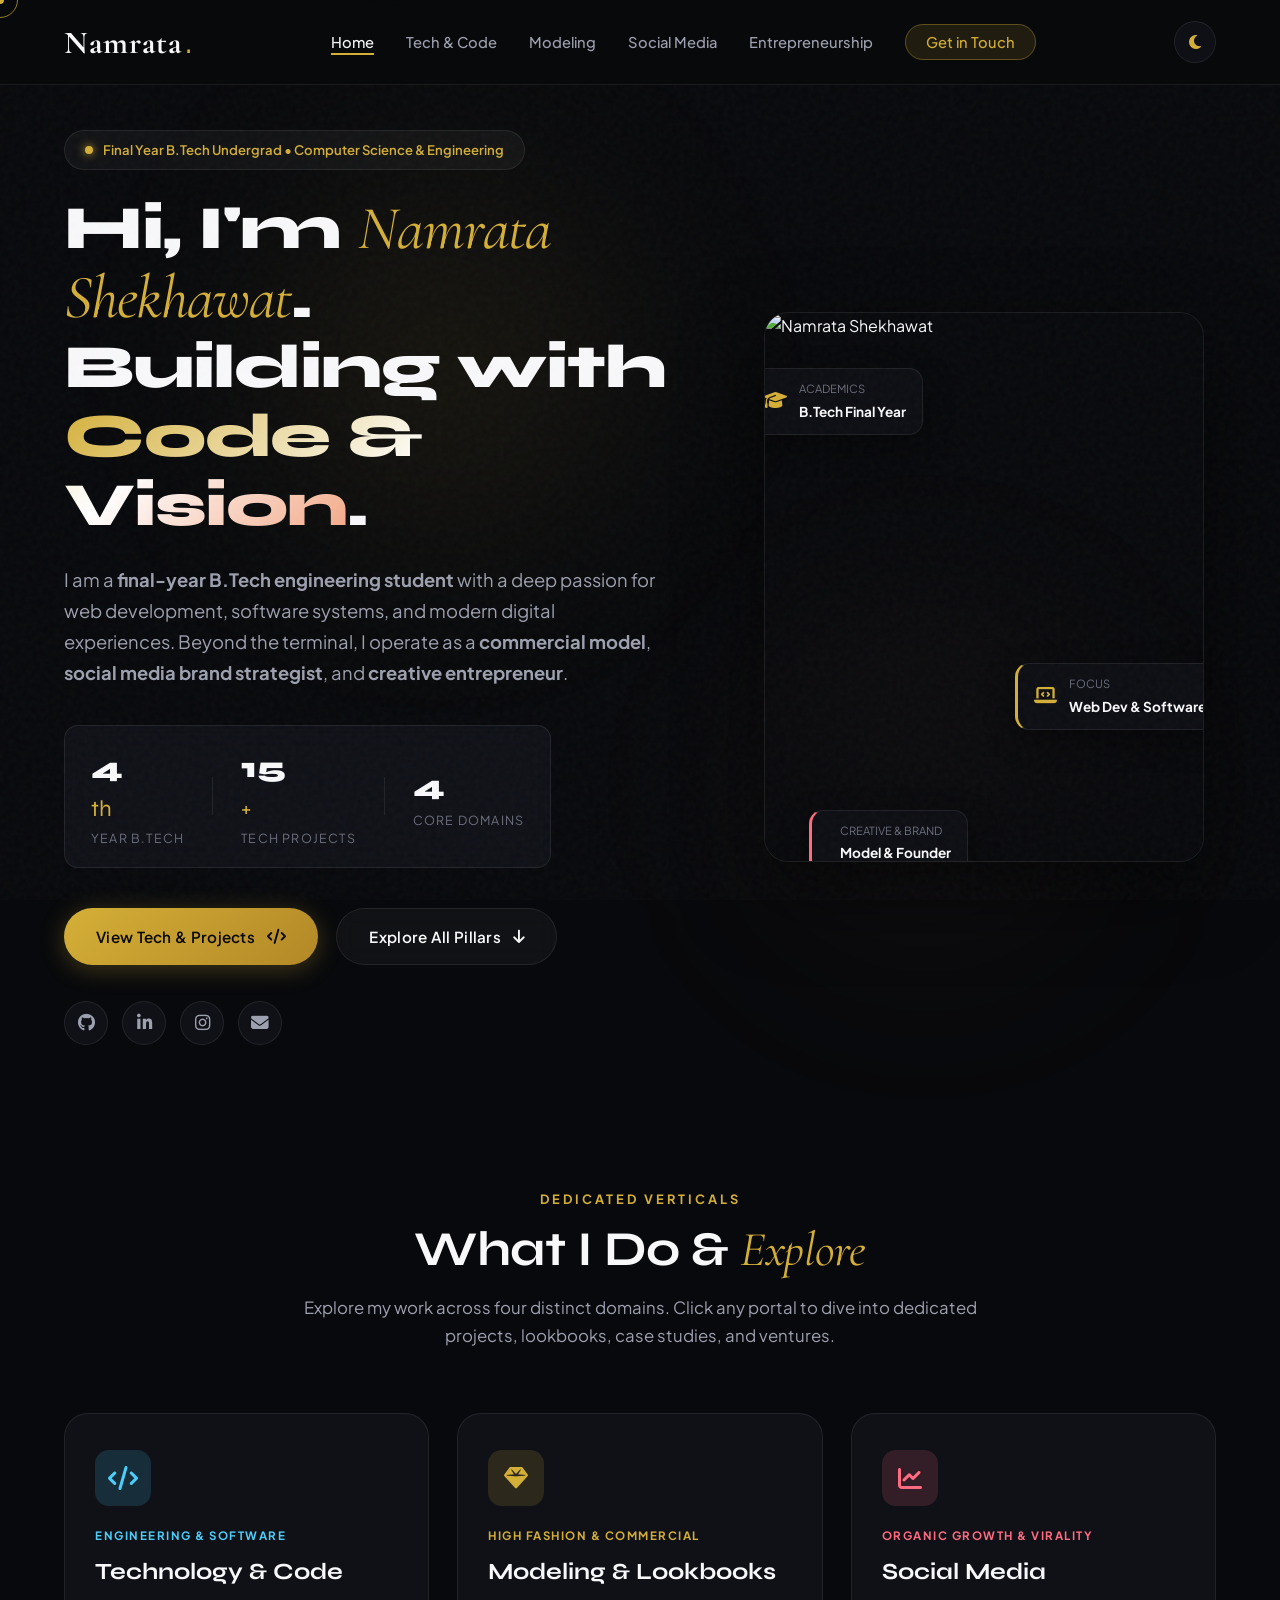
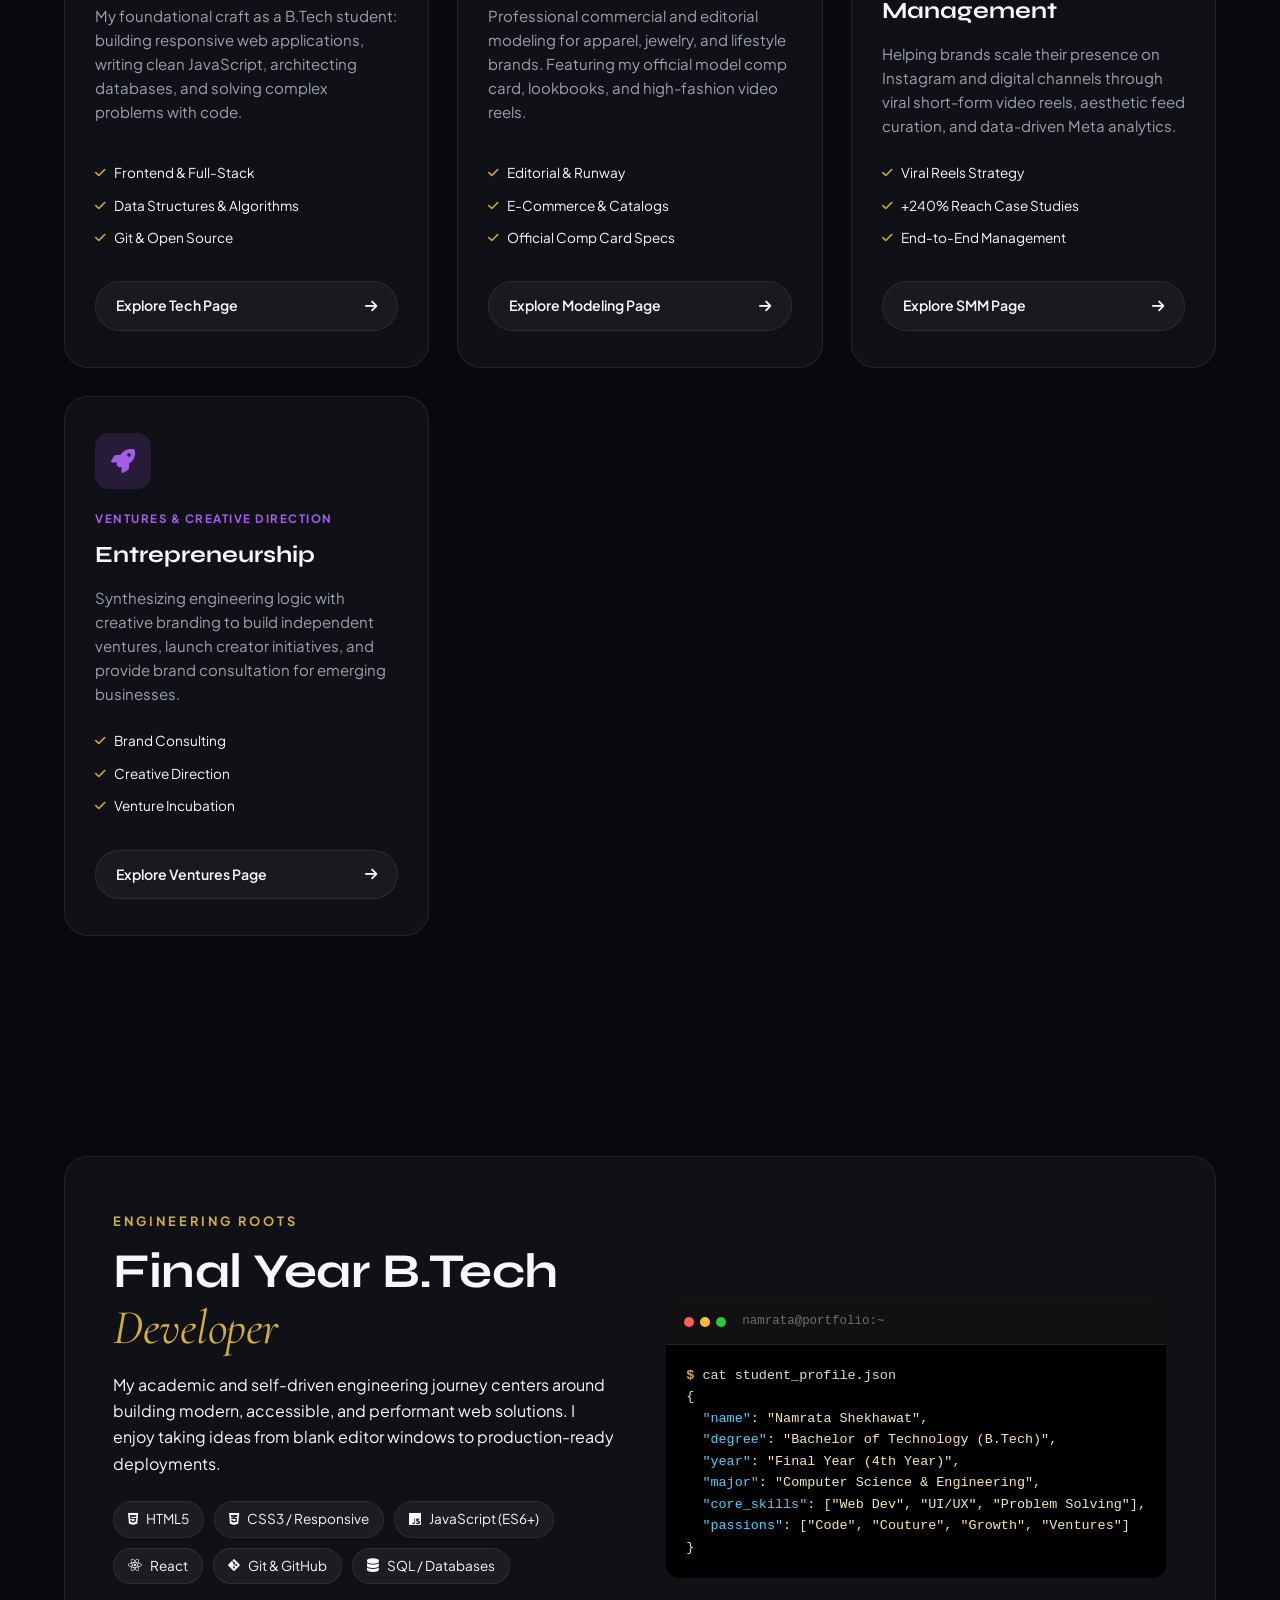
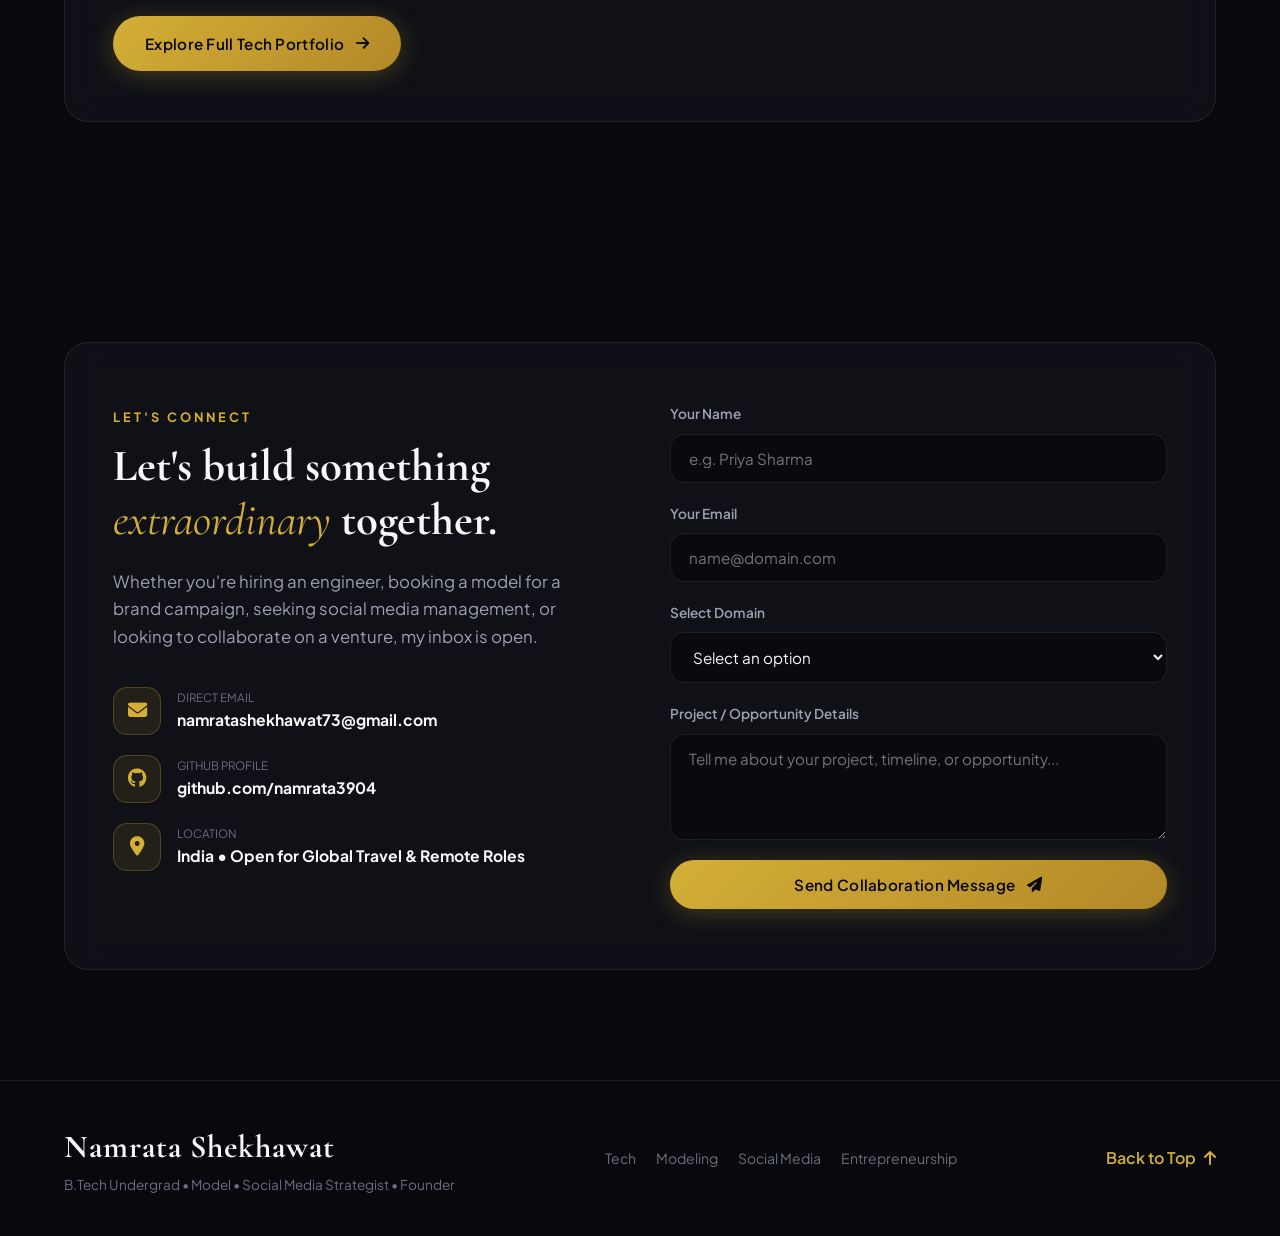
==== commit 4a067519: "Implement multi-page architecture: Tech-focused Home, dedicated Tech, Modeling, Social Media, and En" ====
--- a/index.html
+++ b/index.html
@@ -3,15 +3,15 @@
 <head>
   <meta charset="UTF-8">
   <meta name="viewport" content="width=device-width, initial-scale=1.0">
-  <title>Namrata Shekhawat — Model • Tech Engineer • Social Strategist</title>
-  <meta name="description" content="Portfolio of Namrata Shekhawat — Final Year B.Tech Student, Commercial & High-Fashion Model, and Brand Social Media Growth Strategist.">
+  <title>Namrata Shekhawat — Final Year B.Tech Student & Multi-Hyphenate</title>
+  <meta name="description" content="Personal portal of Namrata Shekhawat — Final Year B.Tech Engineering Student, Commercial Model, Social Media Strategist, and Entrepreneur.">
   
   <!-- Premium Fonts -->
   <link rel="preconnect" href="https://fonts.googleapis.com">
   <link rel="preconnect" href="https://fonts.gstatic.com" crossorigin>
-  <link href="https://fonts.googleapis.com/css2?family=Cormorant+Garamond:ital,wght@0,400;0,600;0,700;1,400;1,600&family=Plus+Jakarta+Sans:wght@300;400;500;600;700&family=Syne:wght@600;700;800&display=swap" rel="stylesheet">
+  <link href="https://fonts.googleapis.com/css2?family=Cormorant+Garamond:ital,wght@0,400;0,600;0,700;1,400;1,600&family=Plus+Jakarta+Sans:wght@300;400;500;600;700;800&family=Syne:wght@600;700;800&display=swap" rel="stylesheet">
   
-  <!-- Font Awesome Icons -->
+  <!-- Font Awesome -->
   <link rel="stylesheet" href="https://cdnjs.cloudflare.com/ajax/libs/font-awesome/6.5.1/css/all.min.css">
   
   <!-- Main Stylesheet -->
@@ -19,30 +19,26 @@
 </head>
 <body class="dark-theme">
 
-  <!-- Custom Luxury Cursor -->
+  <!-- Custom Cursor & Noise -->
   <div class="cursor-dot" id="cursor-dot"></div>
   <div class="cursor-outline" id="cursor-outline"></div>
-
-  <!-- Noise Texture Overlay -->
   <div class="noise-overlay"></div>
 
-  <!-- Floating Navigation -->
+  <!-- Navigation -->
   <header class="header" id="header">
     <div class="nav-container">
-      <a href="#hero" class="logo">
-        <span class="logo-serif">Namrata</span>
-        <span class="logo-dot">.</span>
+      <a href="index.html" class="logo">
+        <span class="logo-serif">Namrata</span><span class="logo-dot">.</span>
       </a>
 
       <nav class="nav-menu" id="nav-menu">
         <ul class="nav-list">
-          <li><a href="#about" class="nav-link">About</a></li>
-          <li><a href="#comp-card" class="nav-link">Model Specs</a></li>
-          <li><a href="#gallery" class="nav-link">Visual Book</a></li>
-          <li><a href="#experience" class="nav-link">Experience</a></li>
-          <li><a href="#skills" class="nav-link">Arsenal</a></li>
-          <li><a href="#moodboard" class="nav-link">Aesthetic Feed</a></li>
-          <li><a href="#contact" class="nav-link nav-cta">Collaborate</a></li>
+          <li><a href="index.html" class="nav-link active">Home</a></li>
+          <li><a href="tech.html" class="nav-link">Tech & Code</a></li>
+          <li><a href="modeling.html" class="nav-link">Modeling</a></li>
+          <li><a href="social-media.html" class="nav-link">Social Media</a></li>
+          <li><a href="entrepreneurship.html" class="nav-link">Entrepreneurship</a></li>
+          <li><a href="#contact" class="nav-link nav-cta">Get in Touch</a></li>
         </ul>
       </nav>
 
@@ -51,33 +47,32 @@
           <i class="fa-solid fa-moon"></i>
         </button>
         <button class="nav-toggle" id="nav-toggle" aria-label="Open menu">
-          <span></span>
-          <span></span>
-          <span></span>
+          <span></span><span></span><span></span>
         </button>
       </div>
     </div>
   </header>
 
   <main>
-    <!-- HERO SECTION -->
+    <!-- HOME HERO: Tech & Basic Details First -->
     <section class="hero" id="hero">
       <div class="hero-glow hero-glow-1"></div>
       <div class="hero-glow hero-glow-2"></div>
-      
+
       <div class="hero-container">
         <div class="hero-content">
           <div class="badge-pill">
             <span class="pulse-dot"></span>
-            <span>B.Tech Final Year • Commercial Model • Social Strategist</span>
+            <span>Final Year B.Tech Undergrad • Computer Science & Engineering</span>
           </div>
 
           <h1 class="hero-title">
-            Where <span class="serif-italic">High Fashion</span> Meets <span class="gradient-text">Engineering</span>.
+            Hi, I'm <span class="serif-italic">Namrata Shekhawat</span>.
+            <br>Building with <span class="gradient-text">Code & Vision</span>.
           </h1>
 
           <p class="hero-subtitle">
-            Crafting a rare intersection between the analytical discipline of software engineering, the visual magnetism of runway & commercial modeling, and high-growth digital brand strategy.
+            I am a <strong>final-year B.Tech engineering student</strong> with a deep passion for web development, software systems, and modern digital experiences. Beyond the terminal, I operate as a <strong>commercial model</strong>, <strong>social media brand strategist</strong>, and <strong>creative entrepreneur</strong>.
           </p>
 
           <div class="hero-stats">
@@ -87,31 +82,31 @@
             </div>
             <div class="stat-divider"></div>
             <div class="stat-item">
-              <span class="stat-num" data-target="20">20</span><span class="stat-suffix">+</span>
-              <span class="stat-label">Brand Campaigns</span>
+              <span class="stat-num" data-target="15">15</span><span class="stat-suffix">+</span>
+              <span class="stat-label">Tech Projects</span>
             </div>
             <div class="stat-divider"></div>
             <div class="stat-item">
-              <span class="stat-num" data-target="2">2</span><span class="stat-suffix">M+</span>
-              <span class="stat-label">Organic Reach</span>
+              <span class="stat-num" data-target="4">4</span><span class="stat-suffix"></span>
+              <span class="stat-label">Core Domains</span>
             </div>
           </div>
 
           <div class="hero-buttons">
-            <a href="#gallery" class="btn btn-luxury">
-              <span>Explore Visual Book</span>
-              <i class="fa-solid fa-arrow-right"></i>
+            <a href="tech.html" class="btn btn-luxury">
+              <span>View Tech & Projects</span>
+              <i class="fa-solid fa-code"></i>
             </a>
-            <a href="#comp-card" class="btn btn-glass">
-              <span>View Model Specs</span>
-              <i class="fa-solid fa-gem"></i>
+            <a href="#domains" class="btn btn-glass">
+              <span>Explore All Pillars</span>
+              <i class="fa-solid fa-arrow-down"></i>
             </a>
           </div>
 
           <div class="hero-social-links">
             <a href="https://github.com/namrata3904" target="_blank" rel="noopener" aria-label="GitHub"><i class="fa-brands fa-github"></i></a>
+            <a href="https://linkedin.com" target="_blank" rel="noopener" aria-label="LinkedIn"><i class="fa-brands fa-linkedin-in"></i></a>
             <a href="https://instagram.com" target="_blank" rel="noopener" aria-label="Instagram"><i class="fa-brands fa-instagram"></i></a>
-            <a href="https://linkedin.com" target="_blank" rel="noopener" aria-label="LinkedIn"><i class="fa-brands fa-linkedin-in"></i></a>
             <a href="mailto:namratashekhawat73@gmail.com" aria-label="Email"><i class="fa-solid fa-envelope"></i></a>
           </div>
         </div>
@@ -119,31 +114,30 @@
         <div class="hero-visual">
           <div class="hero-card-stack">
             <div class="hero-image-wrapper">
-              <!-- High fashion aesthetic portrait placeholder -->
               <img src="https://images.unsplash.com/photo-1534528741775-53994a69daeb?auto=format&fit=crop&w=1000&q=85" alt="Namrata Shekhawat" class="hero-img">
               <div class="hero-image-overlay"></div>
-              
+
               <div class="floating-badge badge-top-left">
-                <i class="fa-solid fa-code"></i>
+                <i class="fa-solid fa-graduation-cap"></i>
                 <div>
-                  <small>Analytical</small>
-                  <strong>Software & Web</strong>
+                  <small>Academics</small>
+                  <strong>B.Tech Final Year</strong>
                 </div>
               </div>
 
               <div class="floating-badge badge-mid-right">
-                <i class="fa-solid fa-camera"></i>
+                <i class="fa-solid fa-laptop-code"></i>
                 <div>
-                  <small>Poise & Vision</small>
-                  <strong>Runway & Editorial</strong>
+                  <small>Focus</small>
+                  <strong>Web Dev & Software</strong>
                 </div>
               </div>
 
               <div class="floating-badge badge-bottom-left">
-                <i class="fa-solid fa-chart-line"></i>
+                <i class="fa-solid fa-sparkles"></i>
                 <div>
-                  <small>Impact & Virality</small>
-                  <strong>Brand Architect</strong>
+                  <small>Creative & Brand</small>
+                  <strong>Model & Founder</strong>
                 </div>
               </div>
             </div>
@@ -152,254 +146,165 @@
       </div>
     </section>
 
-    <!-- INFINITE MARQUEE TICKER -->
-    <div class="marquee-section">
-      <div class="marquee-track">
-        <div class="marquee-content">
-          <span>• B.TECH ENGINEERING</span>
-          <span>• HIGH-FASHION EDITORIAL</span>
-          <span>• COMMERCIAL MODELING</span>
-          <span>• SOCIAL MEDIA ARCHITECTURE</span>
-          <span>• VIRAL REELS CREATION</span>
-          <span>• BRAND COLLABORATIONS</span>
-          <span>• CREATIVE DIRECTION</span>
-          <span>• WEB DEVELOPMENT</span>
-        </div>
-        <div class="marquee-content" aria-hidden="true">
-          <span>• B.TECH ENGINEERING</span>
-          <span>• HIGH-FASHION EDITORIAL</span>
-          <span>• COMMERCIAL MODELING</span>
-          <span>• SOCIAL MEDIA ARCHITECTURE</span>
-          <span>• VIRAL REELS CREATION</span>
-          <span>• BRAND COLLABORATIONS</span>
-          <span>• CREATIVE DIRECTION</span>
-          <span>• WEB DEVELOPMENT</span>
-        </div>
-      </div>
-    </div>
-
-    <!-- ABOUT SECTION (Three Dimensions) -->
-    <section class="section about" id="about">
+    <!-- WHAT I DO & DOMAINS SHOWCASE (GATEWAYS TO DEDICATED PAGES) -->
+    <section class="section domains-section" id="domains">
       <div class="container">
         <div class="section-header text-center">
-          <span class="section-tag">Identity & Vision</span>
-          <h2 class="section-title">The <span class="serif-italic">Multi-Hyphenate</span> Mind</h2>
+          <span class="section-tag">Dedicated Verticals</span>
+          <h2 class="section-title">What I Do & <span class="serif-italic">Explore</span></h2>
           <p class="section-desc">
-            Blending mathematical structure with artistic grace. Explore the three distinct domains that define my work.
+            Explore my work across four distinct domains. Click any portal to dive into dedicated projects, lookbooks, case studies, and ventures.
           </p>
         </div>
 
-        <div class="about-tabs">
-          <button class="tab-btn active" data-tab="model">
-            <i class="fa-solid fa-gem"></i>
-            <span>The Muse & Model</span>
-          </button>
-          <button class="tab-btn" data-tab="tech">
-            <i class="fa-solid fa-laptop-code"></i>
-            <span>The Tech Engineer</span>
-          </button>
-          <button class="tab-btn" data-tab="smm">
-            <i class="fa-solid fa-bullhorn"></i>
-            <span>The Brand Strategist</span>
-          </button>
-        </div>
-
-        <div class="tab-panes">
-          <!-- Model Pane -->
-          <div class="tab-pane active" id="pane-model">
-            <div class="pane-grid">
-              <div class="pane-content">
-                <span class="role-pill">Editorial, Commercial & Runway</span>
-                <h3>Bringing Designers' Visions to Life with Elegance & Poise</h3>
-                <p>
-                  Modeling is an art of expression and quiet confidence. From ethnic bridal couture to contemporary streetwear and high-fashion editorial campaigns, I bring an innate understanding of camera angles, cinematic lighting, and mood execution.
-                </p>
-                <div class="feature-bullets">
-                  <div class="f-bullet">
-                    <i class="fa-solid fa-sparkles"></i>
-                    <div>
-                      <strong>Editorial & Lookbooks:</strong> Expressive storytelling tailored for designer collections and magazine spreads.
-                    </div>
-                  </div>
-                  <div class="f-bullet">
-                    <i class="fa-solid fa-sparkles"></i>
-                    <div>
-                      <strong>Commercial & E-Commerce:</strong> Dynamic catalog poses that drive conversions and showcase fit effortlessly.
-                    </div>
-                  </div>
-                  <div class="f-bullet">
-                    <i class="fa-solid fa-sparkles"></i>
-                    <div>
-                      <strong>Professional Discipline:</strong> Punctual, adaptable, and collaborative with creative directors, photographers, and makeup artists.
-                    </div>
-                  </div>
-                </div>
-              </div>
-
-              <div class="pane-aesthetic-card">
-                <div class="aesthetic-quote">
-                  <span class="quote-mark">“</span>
-                  <p>Fashion is architecture in motion. Every angle tells a story before a word is spoken.</p>
-                </div>
-                <div class="aesthetic-meta">
-                  <span>Available for National & Global Assignments</span>
-                  <a href="#comp-card" class="text-link">View Detailed Measurements <i class="fa-solid fa-arrow-right"></i></a>
-                </div>
-              </div>
-            </div>
-          </div>
-
-          <!-- Tech Pane -->
-          <div class="tab-pane" id="pane-tech">
-            <div class="pane-grid">
-              <div class="pane-content">
-                <span class="role-pill">Engineering & Computer Science</span>
-                <h3>Transforming Analytical Rigor into Elegant Digital Architecture</h3>
-                <p>
-                  As a final-year B.Tech engineering student, I love architecting systems and crafting responsive user interfaces. The discipline of debugging and data structures gives me an analytical edge that permeates every creative project I touch.
-                </p>
-                <div class="feature-bullets">
-                  <div class="f-bullet">
-                    <i class="fa-solid fa-check"></i>
-                    <div>
-                      <strong>Web Engineering:</strong> Semantic HTML5, modern CSS3 animations, JavaScript (ES6+), React components.
-                    </div>
-                  </div>
-                  <div class="f-bullet">
-                    <i class="fa-solid fa-check"></i>
-                    <div>
-                      <strong>Version Control & Best Practices:</strong> Git/GitHub workflows, responsive mobile-first architecture.
-                    </div>
-                  </div>
-                  <div class="f-bullet">
-                    <i class="fa-solid fa-check"></i>
-                    <div>
-                      <strong>UI/UX Sensibility:</strong> Designing software with aesthetic warmth and seamless ergonomics.
-                    </div>
-                  </div>
-                </div>
-              </div>
-
-              <div class="pane-aesthetic-card">
-                <div class="code-snippet-box">
-                  <div class="code-header">
-                    <span>namrata.developer</span>
-                    <div class="dots"><span></span><span></span><span></span></div>
-                  </div>
-                  <pre><code>const namrata = {
-  degree: "B.Tech Undergrad (Final Year)",
-  pillars: ["Code", "Couture", "Growth"],
-  passion: "Aesthetics + Engineering",
-  status: "Open for Opportunities"
-};</code></pre>
-                </div>
-              </div>
-            </div>
-          </div>
-
-          <!-- SMM Pane -->
-          <div class="tab-pane" id="pane-smm">
-            <div class="pane-grid">
-              <div class="pane-content">
-                <span class="role-pill">Organic Growth & Brand Strategy</span>
-                <h3>Connecting Brands with Audiences Through Data & Aesthetics</h3>
-                <p>
-                  Social media management is where creative direction meets consumer psychology and analytics. Having managed brand accounts and content funnels, I engineer scroll-stopping viral Reels, aesthetic feed curations, and high-retention community engagement.
-                </p>
-                <div class="feature-bullets">
-                  <div class="f-bullet">
-                    <i class="fa-solid fa-arrow-trend-up"></i>
-                    <div>
-                      <strong>Viral Reels Strategy:</strong> Hook optimization, trending audio synchronization, and high-retention video editing.
-                    </div>
-                  </div>
-                  <div class="f-bullet">
-                    <i class="fa-solid fa-arrow-trend-up"></i>
-                    <div>
-                      <strong>Brand Identity & Feed Curation:</strong> Creating cohesive moodboards that establish luxury brand credibility.
-                    </div>
-                  </div>
-                  <div class="f-bullet">
-                    <i class="fa-solid fa-arrow-trend-up"></i>
-                    <div>
-                      <strong>Data-Backed Optimization:</strong> Analyzing Meta insights, engagement ratios, and demographic conversions.
-                    </div>
-                  </div>
-                </div>
-              </div>
-
-              <div class="pane-aesthetic-card">
-                <div class="smm-metric-preview">
-                  <div class="metric-circle">
-                    <strong>+240%</strong>
-                    <small>Organic Reach</small>
-                  </div>
-                  <div class="metric-list">
-                    <div><span>Reel Plays:</span> <strong>1.5M+</strong></div>
-                    <div><span>Avg. Save Rate:</span> <strong>32%</strong></div>
-                    <div><span>Audience Growth:</span> <strong>3.5x</strong></div>
-                  </div>
-                </div>
-              </div>
-            </div>
-          </div>
+        <div class="domain-cards-grid">
+          
+          <!-- Domain 1: Tech -->
+          <div class="domain-card card-tech">
+            <div class="domain-card-bg"></div>
+            <div class="domain-card-content">
+              <div class="domain-icon-wrapper tech-icon-bg">
+                <i class="fa-solid fa-code"></i>
+              </div>
+              <span class="domain-badge tech-badge">Engineering & Software</span>
+              <h3>Technology & Code</h3>
+              <p>
+                My foundational craft as a B.Tech student: building responsive web applications, writing clean JavaScript, architecting databases, and solving complex problems with code.
+              </p>
+              <div class="domain-highlights">
+                <span><i class="fa-solid fa-check"></i> Frontend & Full-Stack</span>
+                <span><i class="fa-solid fa-check"></i> Data Structures & Algorithms</span>
+                <span><i class="fa-solid fa-check"></i> Git & Open Source</span>
+              </div>
+              <a href="tech.html" class="domain-btn">
+                <span>Explore Tech Page</span>
+                <i class="fa-solid fa-arrow-right"></i>
+              </a>
+            </div>
+          </div>
+
+          <!-- Domain 2: Modeling -->
+          <div class="domain-card card-model">
+            <div class="domain-card-bg"></div>
+            <div class="domain-card-content">
+              <div class="domain-icon-wrapper model-icon-bg">
+                <i class="fa-solid fa-gem"></i>
+              </div>
+              <span class="domain-badge model-badge">High Fashion & Commercial</span>
+              <h3>Modeling & Lookbooks</h3>
+              <p>
+                Professional commercial and editorial modeling for apparel, jewelry, and lifestyle brands. Featuring my official model comp card, lookbooks, and high-fashion video reels.
+              </p>
+              <div class="domain-highlights">
+                <span><i class="fa-solid fa-check"></i> Editorial & Runway</span>
+                <span><i class="fa-solid fa-check"></i> E-Commerce & Catalogs</span>
+                <span><i class="fa-solid fa-check"></i> Official Comp Card Specs</span>
+              </div>
+              <a href="modeling.html" class="domain-btn">
+                <span>Explore Modeling Page</span>
+                <i class="fa-solid fa-arrow-right"></i>
+              </a>
+            </div>
+          </div>
+
+          <!-- Domain 3: Social Media -->
+          <div class="domain-card card-smm">
+            <div class="domain-card-bg"></div>
+            <div class="domain-card-content">
+              <div class="domain-icon-wrapper smm-icon-bg">
+                <i class="fa-solid fa-chart-line"></i>
+              </div>
+              <span class="domain-badge smm-badge">Organic Growth & Virality</span>
+              <h3>Social Media Management</h3>
+              <p>
+                Helping brands scale their presence on Instagram and digital channels through viral short-form video reels, aesthetic feed curation, and data-driven Meta analytics.
+              </p>
+              <div class="domain-highlights">
+                <span><i class="fa-solid fa-check"></i> Viral Reels Strategy</span>
+                <span><i class="fa-solid fa-check"></i> +240% Reach Case Studies</span>
+                <span><i class="fa-solid fa-check"></i> End-to-End Management</span>
+              </div>
+              <a href="social-media.html" class="domain-btn">
+                <span>Explore SMM Page</span>
+                <i class="fa-solid fa-arrow-right"></i>
+              </a>
+            </div>
+          </div>
+
+          <!-- Domain 4: Entrepreneurship -->
+          <div class="domain-card card-biz">
+            <div class="domain-card-bg"></div>
+            <div class="domain-card-content">
+              <div class="domain-icon-wrapper biz-icon-bg">
+                <i class="fa-solid fa-rocket"></i>
+              </div>
+              <span class="domain-badge biz-badge">Ventures & Creative Direction</span>
+              <h3>Entrepreneurship</h3>
+              <p>
+                Synthesizing engineering logic with creative branding to build independent ventures, launch creator initiatives, and provide brand consultation for emerging businesses.
+              </p>
+              <div class="domain-highlights">
+                <span><i class="fa-solid fa-check"></i> Brand Consulting</span>
+                <span><i class="fa-solid fa-check"></i> Creative Direction</span>
+                <span><i class="fa-solid fa-check"></i> Venture Incubation</span>
+              </div>
+              <a href="entrepreneurship.html" class="domain-btn">
+                <span>Explore Ventures Page</span>
+                <i class="fa-solid fa-arrow-right"></i>
+              </a>
+            </div>
+          </div>
+
         </div>
       </div>
     </section>
 
-    <!-- MODEL COMP CARD & SPECIFICATIONS -->
-    <section class="section comp-card-section" id="comp-card">
+    <!-- CORE TECH SNAPSHOT (Home Overview) -->
+    <section class="section home-tech-preview">
       <div class="container">
-        <div class="comp-card-box">
-          <div class="comp-grid">
-            <div class="comp-visual">
-              <div class="comp-img-frame">
-                <img src="https://images.unsplash.com/photo-1515886657613-9f3515b0c78f?auto=format&fit=crop&w=900&q=80" alt="Model Comp Shot" class="comp-img">
-                <div class="comp-tag">Official Comp Spec</div>
-              </div>
-            </div>
-
-            <div class="comp-details">
-              <span class="section-tag">Model Portfolio</span>
-              <h2 class="comp-name">Namrata <span class="serif-italic">Shekhawat</span></h2>
-              <p class="comp-sub">Available for Editorial, Catalog, Commercials, Runway & Brand Ambassadorship</p>
-
-              <div class="specs-grid">
-                <div class="spec-cell">
-                  <span class="spec-label">Height</span>
-                  <span class="spec-val">5' 8" (173 cm)</span>
-                </div>
-                <div class="spec-cell">
-                  <span class="spec-label">Eye Color</span>
-                  <span class="spec-val">Dark Brown</span>
-                </div>
-                <div class="spec-cell">
-                  <span class="spec-label">Hair</span>
-                  <span class="spec-val">Black / Natural Wave</span>
-                </div>
-                <div class="spec-cell">
-                  <span class="spec-label">Category</span>
-                  <span class="spec-val">Fashion / Commercial</span>
-                </div>
-                <div class="spec-cell">
-                  <span class="spec-label">Location</span>
-                  <span class="spec-val">India (Travel Available)</span>
-                </div>
-                <div class="spec-cell">
-                  <span class="spec-label">Languages</span>
-                  <span class="spec-val">English, Hindi</span>
-                </div>
-              </div>
-
-              <div class="comp-actions">
-                <a href="#contact" class="btn btn-luxury">
-                  <span>Book for Shoot</span>
-                  <i class="fa-solid fa-calendar-check"></i>
+        <div class="tech-preview-box">
+          <div class="preview-grid">
+            <div class="preview-text">
+              <span class="section-tag">Engineering Roots</span>
+              <h2 class="section-title">Final Year B.Tech <span class="serif-italic">Developer</span></h2>
+              <p>
+                My academic and self-driven engineering journey centers around building modern, accessible, and performant web solutions. I enjoy taking ideas from blank editor windows to production-ready deployments.
+              </p>
+              
+              <div class="tech-pills-row">
+                <span class="t-pill"><i class="fa-brands fa-html5"></i> HTML5</span>
+                <span class="t-pill"><i class="fa-brands fa-css3-alt"></i> CSS3 / Responsive</span>
+                <span class="t-pill"><i class="fa-brands fa-js"></i> JavaScript (ES6+)</span>
+                <span class="t-pill"><i class="fa-brands fa-react"></i> React</span>
+                <span class="t-pill"><i class="fa-brands fa-git-alt"></i> Git & GitHub</span>
+                <span class="t-pill"><i class="fa-solid fa-database"></i> SQL / Databases</span>
+              </div>
+
+              <div class="preview-actions">
+                <a href="tech.html" class="btn btn-luxury">
+                  <span>Explore Full Tech Portfolio</span>
+                  <i class="fa-solid fa-arrow-right"></i>
                 </a>
-                <a href="mailto:namratashekhawat73@gmail.com?subject=Model%20Inquiry%20for%20Namrata" class="btn btn-glass">
-                  <span>Request Media Kit</span>
-                  <i class="fa-solid fa-download"></i>
-                </a>
+              </div>
+            </div>
+
+            <div class="preview-code-card">
+              <div class="terminal-mock">
+                <div class="terminal-header">
+                  <div class="terminal-dots"><span></span><span></span><span></span></div>
+                  <span class="terminal-title">namrata@portfolio:~</span>
+                </div>
+                <div class="terminal-body">
+                  <p><span class="prompt">$</span> cat student_profile.json</p>
+                  <pre>{
+  <span class="key">"name"</span>: <span class="str">"Namrata Shekhawat"</span>,
+  <span class="key">"degree"</span>: <span class="str">"Bachelor of Technology (B.Tech)"</span>,
+  <span class="key">"year"</span>: <span class="str">"Final Year (4th Year)"</span>,
+  <span class="key">"major"</span>: <span class="str">"Computer Science & Engineering"</span>,
+  <span class="key">"core_skills"</span>: [<span class="str">"Web Dev"</span>, <span class="str">"UI/UX"</span>, <span class="str">"Problem Solving"</span>],
+  <span class="key">"passions"</span>: [<span class="str">"Code"</span>, <span class="str">"Couture"</span>, <span class="str">"Growth"</span>, <span class="str">"Ventures"</span>]
+}</pre>
+                </div>
               </div>
             </div>
           </div>
@@ -407,322 +312,16 @@
       </div>
     </section>
 
-    <!-- VISUAL BOOK & MEDIA GALLERY (Photos & Videos) -->
-    <section class="section gallery" id="gallery">
-      <div class="container">
-        <div class="section-header text-center">
-          <span class="section-tag">Visual Lookbook</span>
-          <h2 class="section-title">The <span class="serif-italic">Curated</span> Portfolio</h2>
-          <p class="section-desc">
-            A visual anthology spanning editorial shoots, commercial campaigns, video reels, and creative projects.
-          </p>
-        </div>
-
-        <!-- Filter Controls -->
-        <div class="gallery-filters">
-          <button class="filter-btn active" data-filter="all">All Works</button>
-          <button class="filter-btn" data-filter="modeling">Editorial & High Fashion</button>
-          <button class="filter-btn" data-filter="commercial">Commercial & Ethnic</button>
-          <button class="filter-btn" data-filter="video">Video Reels & Motion</button>
-          <button class="filter-btn" data-filter="tech">Engineering & Tech</button>
-        </div>
-
-        <!-- Gallery Grid -->
-        <div class="gallery-grid" id="gallery-grid">
-          
-          <!-- Card 1: Editorial -->
-          <div class="gallery-item" data-category="modeling" data-type="image" data-src="https://images.unsplash.com/photo-1509631179647-0177331693ae?auto=format&fit=crop&w=1200&q=85" data-title="Haute Couture Editorial" data-desc="Monochrome high-contrast studio session exploring silhouettes and dramatic lighting.">
-            <div class="gallery-card">
-              <img src="https://images.unsplash.com/photo-1509631179647-0177331693ae?auto=format&fit=crop&w=700&q=80" alt="Haute Couture" loading="lazy">
-              <div class="gallery-overlay">
-                <span class="gallery-badge">Editorial</span>
-                <h4>Haute Couture Series</h4>
-                <p>Studio Form & Lighting Study</p>
-                <div class="zoom-pill"><i class="fa-solid fa-arrow-up-right-from-square"></i></div>
-              </div>
-            </div>
-          </div>
-
-          <!-- Card 2: Commercial Apparel -->
-          <div class="gallery-item" data-category="commercial" data-type="image" data-src="https://images.unsplash.com/photo-1490481651871-ab68de25d43d?auto=format&fit=crop&w=1200&q=85" data-title="Festive Apparel Campaign" data-desc="Commercial lookbook shoot for contemporary and festive retail brand.">
-            <div class="gallery-card">
-              <img src="https://images.unsplash.com/photo-1490481651871-ab68de25d43d?auto=format&fit=crop&w=700&q=80" alt="Apparel Campaign" loading="lazy">
-              <div class="gallery-overlay">
-                <span class="gallery-badge">Commercial</span>
-                <h4>Festive Apparel Campaign</h4>
-                <p>Catalog & E-Commerce Showcase</p>
-                <div class="zoom-pill"><i class="fa-solid fa-arrow-up-right-from-square"></i></div>
-              </div>
-            </div>
-          </div>
-
-          <!-- Card 3: Video Reel Showcase -->
-          <div class="gallery-item" data-category="video" data-type="video" data-src="https://www.w3schools.com/html/mov_bbb.mp4" data-title="Viral Fashion Reel & Transition" data-desc="Dynamic short-form video edit synchronized to trending audio with rhythmic transitions.">
-            <div class="gallery-card video-card">
-              <img src="https://images.unsplash.com/photo-1574717024653-61fd2cf4d44d?auto=format&fit=crop&w=700&q=80" alt="Video Reel Cover" loading="lazy">
-              <div class="video-play-pulse"><i class="fa-solid fa-play"></i></div>
-              <div class="gallery-overlay">
-                <span class="gallery-badge">Motion Reel</span>
-                <h4>Editorial Transition Reel</h4>
-                <p>Click to Watch Full Video</p>
-                <div class="zoom-pill"><i class="fa-solid fa-play"></i></div>
-              </div>
-            </div>
-          </div>
-
-          <!-- Card 4: Natural Light Portrait -->
-          <div class="gallery-item" data-category="modeling" data-type="image" data-src="https://images.unsplash.com/photo-1524504388940-b1c1722653e1?auto=format&fit=crop&w=1200&q=85" data-title="Golden Hour Portrait" data-desc="Natural outdoor ambient light shoot focusing on organic expressions.">
-            <div class="gallery-card">
-              <img src="https://images.unsplash.com/photo-1524504388940-b1c1722653e1?auto=format&fit=crop&w=700&q=80" alt="Golden Hour" loading="lazy">
-              <div class="gallery-overlay">
-                <span class="gallery-badge">Portrait</span>
-                <h4>Golden Hour Natural Light</h4>
-                <p>Atmospheric Aesthetic Study</p>
-                <div class="zoom-pill"><i class="fa-solid fa-arrow-up-right-from-square"></i></div>
-              </div>
-            </div>
-          </div>
-
-          <!-- Card 5: Tech Showcase -->
-          <div class="gallery-item" data-category="tech" data-type="image" data-src="https://images.unsplash.com/photo-1555066931-4365d14bab8c?auto=format&fit=crop&w=1200&q=85" data-title="Web Engineering Architecture" data-desc="Clean, semantic codebases and responsive full-stack web applications.">
-            <div class="gallery-card">
-              <img src="https://images.unsplash.com/photo-1555066931-4365d14bab8c?auto=format&fit=crop&w=700&q=80" alt="Web Engineering" loading="lazy">
-              <div class="gallery-overlay">
-                <span class="gallery-badge">Engineering</span>
-                <h4>Modern Web Systems</h4>
-                <p>JavaScript • React • Responsive UI</p>
-                <div class="zoom-pill"><i class="fa-solid fa-arrow-up-right-from-square"></i></div>
-              </div>
-            </div>
-          </div>
-
-          <!-- Card 6: Streetwear & Casual -->
-          <div class="gallery-item" data-category="commercial" data-type="image" data-src="https://images.unsplash.com/photo-1483985988355-763728e1935b?auto=format&fit=crop&w=1200&q=85" data-title="Urban Chic Streetwear" data-desc="Urban lifestyle campaign shoot for modern Gen-Z apparel line.">
-            <div class="gallery-card">
-              <img src="https://images.unsplash.com/photo-1483985988355-763728e1935b?auto=format&fit=crop&w=700&q=80" alt="Urban Streetwear" loading="lazy">
-              <div class="gallery-overlay">
-                <span class="gallery-badge">Commercial</span>
-                <h4>Urban Chic Collection</h4>
-                <p>City Aesthetics & Movement</p>
-                <div class="zoom-pill"><i class="fa-solid fa-arrow-up-right-from-square"></i></div>
-              </div>
-            </div>
-          </div>
-
-        </div>
-
-        <div class="gallery-hint">
-          <span><i class="fa-solid fa-camera"></i> Click any frame to inspect in full-screen luxury lightbox. Replace with your personal gallery anytime!</span>
-        </div>
-      </div>
-    </section>
-
-    <!-- AESTHETIC INSTAGRAM-STYLE MOODBOARD FEED -->
-    <section class="section moodboard-section" id="moodboard">
-      <div class="container">
-        <div class="section-header text-center">
-          <span class="section-tag">Aesthetic Universe</span>
-          <h2 class="section-title">The <span class="serif-italic">Curated</span> Grid</h2>
-          <p class="section-desc">
-            A cohesive snapshot of visual harmony, tone grading, and social storytelling.
-          </p>
-        </div>
-
-        <div class="instagram-frame">
-          <div class="insta-header">
-            <div class="insta-user">
-              <div class="insta-avatar">
-                <img src="https://images.unsplash.com/photo-1534528741775-53994a69daeb?auto=format&fit=crop&w=150&q=80" alt="Avatar">
-              </div>
-              <div>
-                <strong>namrata.shekhawat</strong>
-                <small>B.Tech Engineer × Brand Model × SMM</small>
-              </div>
-            </div>
-            <a href="https://instagram.com" target="_blank" rel="noopener" class="insta-follow-btn">Follow on IG</a>
-          </div>
-
-          <div class="insta-grid">
-            <div class="insta-cell">
-              <img src="https://images.unsplash.com/photo-1515886657613-9f3515b0c78f?auto=format&fit=crop&w=500&q=80" alt="Grid 1">
-              <div class="insta-hover"><i class="fa-solid fa-heart"></i> 1.8k <i class="fa-solid fa-comment"></i> 94</div>
-            </div>
-            <div class="insta-cell">
-              <img src="https://images.unsplash.com/photo-1490481651871-ab68de25d43d?auto=format&fit=crop&w=500&q=80" alt="Grid 2">
-              <div class="insta-hover"><i class="fa-solid fa-heart"></i> 2.4k <i class="fa-solid fa-comment"></i> 142</div>
-            </div>
-            <div class="insta-cell">
-              <img src="https://images.unsplash.com/photo-1524504388940-b1c1722653e1?auto=format&fit=crop&w=500&q=80" alt="Grid 3">
-              <div class="insta-hover"><i class="fa-solid fa-heart"></i> 3.1k <i class="fa-solid fa-comment"></i> 210</div>
-            </div>
-            <div class="insta-cell">
-              <img src="https://images.unsplash.com/photo-1509631179647-0177331693ae?auto=format&fit=crop&w=500&q=80" alt="Grid 4">
-              <div class="insta-hover"><i class="fa-solid fa-heart"></i> 1.9k <i class="fa-solid fa-comment"></i> 88</div>
-            </div>
-            <div class="insta-cell">
-              <img src="https://images.unsplash.com/photo-1534528741775-53994a69daeb?auto=format&fit=crop&w=500&q=80" alt="Grid 5">
-              <div class="insta-hover"><i class="fa-solid fa-heart"></i> 4.5k <i class="fa-solid fa-comment"></i> 320</div>
-            </div>
-            <div class="insta-cell">
-              <img src="https://images.unsplash.com/photo-1483985988355-763728e1935b?auto=format&fit=crop&w=500&q=80" alt="Grid 6">
-              <div class="insta-hover"><i class="fa-solid fa-heart"></i> 2.2k <i class="fa-solid fa-comment"></i> 115</div>
-            </div>
-          </div>
-        </div>
-      </div>
-    </section>
-
-    <!-- EXPERIENCE SECTION -->
-    <section class="section experience" id="experience">
-      <div class="container">
-        <div class="section-header text-center">
-          <span class="section-tag">Milestones</span>
-          <h2 class="section-title">Diverse <span class="serif-italic">Experience</span> Arc</h2>
-          <p class="section-desc">
-            A chronological timeline of technical achievements, marketing campaigns, and runway appearances.
-          </p>
-        </div>
-
-        <div class="timeline">
-          <div class="timeline-item">
-            <div class="timeline-dot dot-tech"></div>
-            <div class="timeline-date">2023 — Present</div>
-            <div class="timeline-card">
-              <span class="role-badge badge-tech">Engineering & Web</span>
-              <h3>B.Tech Computer Science & Software Projects</h3>
-              <p class="timeline-org">Final Year Undergrad • Engineering Candidate</p>
-              <p>Leading academic development projects, architecting responsive frontend interfaces, building database schemas, and practicing clean code and version control.</p>
-              <div class="tech-pills">
-                <span>HTML5 / CSS3</span>
-                <span>JavaScript</span>
-                <span>React</span>
-                <span>Git & GitHub</span>
-              </div>
-            </div>
-          </div>
-
-          <div class="timeline-item">
-            <div class="timeline-dot dot-smm"></div>
-            <div class="timeline-date">2023 — Present</div>
-            <div class="timeline-card">
-              <span class="role-badge badge-smm">Growth & Strategy</span>
-              <h3>Brand Social Media Manager & Content Strategist</h3>
-              <p class="timeline-org">Apparel, Lifestyle & Creator Brands</p>
-              <p>Orchestrating end-to-end brand social channels, writing high-converting reel scripts, designing aesthetic monthly calendars, and scaling organic reach across Instagram.</p>
-              <div class="tech-pills">
-                <span>Reels Ideation</span>
-                <span>Meta Analytics</span>
-                <span>Content Funnels</span>
-                <span>Community Growth</span>
-              </div>
-            </div>
-          </div>
-
-          <div class="timeline-item">
-            <div class="timeline-dot dot-model"></div>
-            <div class="timeline-date">2022 — Present</div>
-            <div class="timeline-card">
-              <span class="role-badge badge-model">High Fashion & Commercial</span>
-              <h3>Commercial & Runway Fashion Model</h3>
-              <p class="timeline-org">Freelance & Brand Commissions</p>
-              <p>Featured in e-commerce lookbooks, catalog shoots, ethnic bridal wear campaigns, and runway showcases with distinguished designers and creative studios.</p>
-              <div class="tech-pills">
-                <span>Lookbooks</span>
-                <span>Ethnic & Western</span>
-                <span>Runway Poise</span>
-                <span>Creative Direction</span>
-              </div>
-            </div>
-          </div>
-        </div>
-      </div>
-    </section>
-
-    <!-- SKILLS MATRIX -->
-    <section class="section skills" id="skills">
-      <div class="container">
-        <div class="section-header text-center">
-          <span class="section-tag">Capabilities</span>
-          <h2 class="section-title">The Multi-Disciplinary <span class="serif-italic">Arsenal</span></h2>
-          <p class="section-desc">
-            Technical problem-solving, digital marketing intuition, and high-fashion visual artistry.
-          </p>
-        </div>
-
-        <div class="skills-grid">
-          <div class="skill-card">
-            <div class="skill-icon icon-tech"><i class="fa-solid fa-code"></i></div>
-            <h3>Technology & Web</h3>
-            <p>Clean code architecture, responsive styling, and modern development standards.</p>
-            <div class="skill-meters">
-              <div class="meter-item">
-                <div class="meter-info"><span>HTML5, CSS3, Modern UI</span><span>92%</span></div>
-                <div class="meter-bar"><div class="meter-fill" style="width: 92%;"></div></div>
-              </div>
-              <div class="meter-item">
-                <div class="meter-info"><span>JavaScript (ES6+)</span><span>82%</span></div>
-                <div class="meter-bar"><div class="meter-fill" style="width: 82%;"></div></div>
-              </div>
-              <div class="meter-item">
-                <div class="meter-info"><span>Git, GitHub & Deployment</span><span>88%</span></div>
-                <div class="meter-bar"><div class="meter-fill" style="width: 88%;"></div></div>
-              </div>
-            </div>
-          </div>
-
-          <div class="skill-card">
-            <div class="skill-icon icon-smm"><i class="fa-solid fa-chart-line"></i></div>
-            <h3>Social Growth & Brand Strategy</h3>
-            <p>Hook crafting, viral short-form video optimization, and audience retention.</p>
-            <div class="skill-meters">
-              <div class="meter-item">
-                <div class="meter-info"><span>Instagram & Reels Strategy</span><span>95%</span></div>
-                <div class="meter-bar"><div class="meter-fill" style="width: 95%;"></div></div>
-              </div>
-              <div class="meter-item">
-                <div class="meter-info"><span>Aesthetic Curation & Design</span><span>90%</span></div>
-                <div class="meter-bar"><div class="meter-fill" style="width: 90%;"></div></div>
-              </div>
-              <div class="meter-item">
-                <div class="meter-info"><span>Meta Analytics & Conversion</span><span>85%</span></div>
-                <div class="meter-bar"><div class="meter-fill" style="width: 85%;"></div></div>
-              </div>
-            </div>
-          </div>
-
-          <div class="skill-card">
-            <div class="skill-icon icon-model"><i class="fa-solid fa-gem"></i></div>
-            <h3>Modeling & Creative Direction</h3>
-            <p>Expression, pose versatility, editorial styling, and video motion execution.</p>
-            <div class="skill-meters">
-              <div class="meter-item">
-                <div class="meter-info"><span>Camera Angles & Pose Mastery</span><span>96%</span></div>
-                <div class="meter-bar"><div class="meter-fill" style="width: 96%;"></div></div>
-              </div>
-              <div class="meter-item">
-                <div class="meter-info"><span>Editorial & Commercial Styling</span><span>90%</span></div>
-                <div class="meter-bar"><div class="meter-fill" style="width: 90%;"></div></div>
-              </div>
-              <div class="meter-item">
-                <div class="meter-info"><span>Video Editing & Motion Timing</span><span>85%</span></div>
-                <div class="meter-bar"><div class="meter-fill" style="width: 85%;"></div></div>
-              </div>
-            </div>
-          </div>
-        </div>
-      </div>
-    </section>
-
-    <!-- CONTACT / COLLABORATION SECTION -->
+    <!-- CONTACT / GET IN TOUCH -->
     <section class="section contact" id="contact">
       <div class="container">
         <div class="contact-card">
           <div class="contact-grid">
             <div class="contact-info">
               <span class="section-tag">Let's Connect</span>
-              <h2 class="contact-title">Ready to create something <span class="serif-italic">extraordinary?</span></h2>
+              <h2 class="contact-title">Let's build something <span class="serif-italic">extraordinary</span> together.</h2>
               <p class="contact-desc">
-                Whether you're booking an editorial shoot, looking for a social media strategist to scale your brand, or scouting an analytical engineer for your team, let's talk.
+                Whether you're hiring an engineer, booking a model for a brand campaign, seeking social media management, or looking to collaborate on a venture, my inbox is open.
               </p>
 
               <div class="contact-links">
@@ -745,8 +344,8 @@
                 <div class="c-link">
                   <div class="c-icon"><i class="fa-solid fa-location-dot"></i></div>
                   <div>
-                    <small>Current Location</small>
-                    <strong>India • Open for Global Travel & Assignments</strong>
+                    <small>Location</small>
+                    <strong>India • Open for Global Travel & Remote Roles</strong>
                   </div>
                 </div>
               </div>
@@ -756,7 +355,7 @@
               <form class="contact-form" id="contact-form">
                 <div class="form-group">
                   <label for="name">Your Name</label>
-                  <input type="text" id="name" placeholder="e.g. Elena Rostova" required>
+                  <input type="text" id="name" placeholder="e.g. Priya Sharma" required>
                 </div>
 
                 <div class="form-group">
@@ -765,23 +364,24 @@
                 </div>
 
                 <div class="form-group">
-                  <label for="collab-type">Inquiry Type</label>
+                  <label for="collab-type">Select Domain</label>
                   <select id="collab-type" required>
-                    <option value="" disabled selected>Select an inquiry</option>
-                    <option value="modeling">Fashion / Commercial Shoot</option>
+                    <option value="" disabled selected>Select an option</option>
+                    <option value="tech">Software Development / Tech Role</option>
+                    <option value="modeling">Fashion / Commercial Shoot Booking</option>
                     <option value="smm">Brand Social Media Management</option>
-                    <option value="tech">Software Engineering / Tech Opportunity</option>
-                    <option value="general">Creative Collaboration & Inquiries</option>
+                    <option value="entrepreneurship">Entrepreneurship / Creative Venture</option>
+                    <option value="other">General Inquiries</option>
                   </select>
                 </div>
 
                 <div class="form-group">
-                  <label for="message">Project Vision</label>
-                  <textarea id="message" rows="4" placeholder="Briefly describe your brand, dates, or project vision..." required></textarea>
+                  <label for="message">Project / Opportunity Details</label>
+                  <textarea id="message" rows="4" placeholder="Tell me about your project, timeline, or opportunity..." required></textarea>
                 </div>
 
                 <button type="submit" class="btn btn-luxury btn-block">
-                  <span>Send Collaboration Inquiry</span>
+                  <span>Send Collaboration Message</span>
                   <i class="fa-solid fa-paper-plane"></i>
                 </button>
                 <div class="form-feedback" id="form-feedback"></div>
@@ -793,25 +393,18 @@
     </section>
   </main>
 
-  <!-- LIGHTBOX / VIDEO MODAL -->
-  <div class="modal" id="media-modal" aria-hidden="true">
-    <div class="modal-backdrop" id="modal-backdrop"></div>
-    <div class="modal-content">
-      <button class="modal-close" id="modal-close" aria-label="Close modal">&times;</button>
-      <div class="modal-media-container" id="modal-media-container"></div>
-      <div class="modal-caption">
-        <h3 id="modal-title">Title</h3>
-        <p id="modal-desc">Description</p>
-      </div>
-    </div>
-  </div>
-
-  <!-- LUXURY FOOTER -->
+  <!-- FOOTER -->
   <footer class="footer">
     <div class="container footer-content">
       <div class="footer-brand">
         <span class="logo-serif">Namrata Shekhawat</span>
-        <p>Where Code Meets Couture • 2026</p>
+        <p>B.Tech Undergrad • Model • Social Media Strategist • Founder</p>
+      </div>
+      <div class="footer-links">
+        <a href="tech.html">Tech</a>
+        <a href="modeling.html">Modeling</a>
+        <a href="social-media.html">Social Media</a>
+        <a href="entrepreneurship.html">Entrepreneurship</a>
       </div>
       <a href="#hero" class="back-to-top">
         <span>Back to Top</span>
@@ -820,7 +413,6 @@
     </div>
   </footer>
 
-  <!-- Scripts -->
   <script src="script.js"></script>
 </body>
 </html>
--- a/styles.css
+++ b/styles.css
@@ -1656,3 +1656,618 @@
   .contact-card { padding: 36px 20px; }
   .insta-grid { grid-template-columns: repeat(2, 1fr); }
 }
+
+
+/* ==========================================================================
+   MULTI-PAGE EXTENSIONS: HOME DOMAIN PORTALS & SUB-PAGE STYLES
+   ========================================================================== */
+
+/* --- Home Domain Gateway Cards --- */
+.domains-section {
+  padding-top: 60px;
+}
+
+.domain-cards-grid {
+  display: grid;
+  grid-template-columns: repeat(auto-fit, minmax(280px, 1fr));
+  gap: 28px;
+}
+
+.domain-card {
+  position: relative;
+  background: var(--bg-card);
+  border: 1px solid var(--border-subtle);
+  border-radius: var(--radius-lg);
+  padding: 36px 30px;
+  overflow: hidden;
+  display: flex;
+  flex-direction: column;
+  justify-content: space-between;
+  transition: var(--transition-smooth);
+}
+
+.domain-card:hover {
+  transform: translateY(-8px);
+  border-color: var(--gold-primary);
+  box-shadow: 0 20px 45px rgba(0, 0, 0, 0.45);
+}
+
+.domain-card-content {
+  position: relative;
+  z-index: 2;
+  display: flex;
+  flex-direction: column;
+  height: 100%;
+}
+
+.domain-icon-wrapper {
+  width: 56px;
+  height: 56px;
+  border-radius: var(--radius-md);
+  display: flex;
+  align-items: center;
+  justify-content: center;
+  font-size: 1.5rem;
+  margin-bottom: 20px;
+}
+
+.tech-icon-bg { background: rgba(75, 207, 250, 0.15); color: var(--cyan-accent); }
+.model-icon-bg { background: rgba(212, 175, 55, 0.15); color: var(--gold-primary); }
+.smm-icon-bg { background: rgba(255, 107, 129, 0.15); color: var(--pink-accent); }
+.biz-icon-bg { background: rgba(165, 94, 234, 0.15); color: #a55eea; }
+
+.domain-badge {
+  display: inline-block;
+  font-size: 0.72rem;
+  font-weight: 700;
+  text-transform: uppercase;
+  letter-spacing: 1.5px;
+  margin-bottom: 8px;
+}
+
+.tech-badge { color: var(--cyan-accent); }
+.model-badge { color: var(--gold-primary); }
+.smm-badge { color: var(--pink-accent); }
+.biz-badge { color: #a55eea; }
+
+.domain-card h3 {
+  font-family: var(--font-display);
+  font-size: 1.45rem;
+  margin-bottom: 12px;
+}
+
+.domain-card p {
+  color: var(--text-secondary);
+  font-size: 0.94rem;
+  line-height: 1.6;
+  margin-bottom: 24px;
+}
+
+.domain-highlights {
+  display: flex;
+  flex-direction: column;
+  gap: 10px;
+  margin-bottom: 32px;
+  margin-top: auto;
+}
+
+.domain-highlights span {
+  font-size: 0.85rem;
+  color: var(--text-main);
+  display: flex;
+  align-items: center;
+  gap: 8px;
+}
+
+.domain-highlights span i {
+  color: var(--gold-primary);
+  font-size: 0.75rem;
+}
+
+.domain-btn {
+  display: inline-flex;
+  align-items: center;
+  justify-content: space-between;
+  width: 100%;
+  padding: 12px 20px;
+  border-radius: var(--radius-full);
+  background: rgba(255, 255, 255, 0.04);
+  border: 1px solid var(--border-subtle);
+  color: var(--text-main);
+  font-size: 0.88rem;
+  font-weight: 600;
+  transition: var(--transition-smooth);
+}
+
+.domain-card:hover .domain-btn {
+  background: var(--gold-primary);
+  color: #08090c;
+  border-color: var(--gold-primary);
+}
+
+/* --- Home Tech Preview & Terminal --- */
+.tech-preview-box {
+  background: var(--bg-card);
+  border: 1px solid var(--border-subtle);
+  border-radius: var(--radius-lg);
+  padding: 50px 48px;
+  backdrop-filter: blur(14px);
+}
+
+.preview-grid {
+  display: grid;
+  grid-template-columns: 1.2fr 0.8fr;
+  gap: 48px;
+  align-items: center;
+}
+
+.tech-pills-row {
+  display: flex;
+  flex-wrap: wrap;
+  gap: 10px;
+  margin: 24px 0 32px 0;
+}
+
+.t-pill {
+  display: inline-flex;
+  align-items: center;
+  gap: 8px;
+  padding: 6px 14px;
+  border-radius: var(--radius-full);
+  background: rgba(255, 255, 255, 0.05);
+  border: 1px solid var(--border-subtle);
+  font-size: 0.85rem;
+  color: var(--text-main);
+}
+
+.terminal-mock {
+  background: #000;
+  border: 1px solid var(--border-subtle);
+  border-radius: var(--radius-md);
+  overflow: hidden;
+  font-family: 'Courier New', Courier, monospace;
+}
+
+.terminal-header {
+  display: flex;
+  align-items: center;
+  padding: 12px 18px;
+  background: #111;
+  border-bottom: 1px solid #222;
+  gap: 16px;
+}
+
+.terminal-dots { display: flex; gap: 6px; }
+.terminal-dots span { width: 10px; height: 10px; border-radius: 50%; }
+.terminal-dots span:nth-child(1) { background: #ff5f56; }
+.terminal-dots span:nth-child(2) { background: #ffbd2e; }
+.terminal-dots span:nth-child(3) { background: #27c93f; }
+
+.terminal-title { font-size: 0.78rem; color: var(--text-muted); }
+
+.terminal-body {
+  padding: 20px;
+  font-size: 0.84rem;
+  line-height: 1.6;
+  color: #ddd;
+}
+
+.terminal-body .prompt { color: var(--gold-primary); font-weight: bold; }
+.terminal-body .key { color: var(--cyan-accent); }
+.terminal-body .str { color: #f7e7a9; }
+
+/* --- Subpage Hero Section --- */
+.page-hero {
+  padding-top: 150px;
+  padding-bottom: 60px;
+  position: relative;
+  overflow: hidden;
+}
+
+.page-title {
+  font-family: var(--font-display);
+  font-size: clamp(2.5rem, 4.5vw, 3.8rem);
+  font-weight: 800;
+  line-height: 1.15;
+  margin-bottom: 20px;
+  letter-spacing: -0.8px;
+}
+
+.page-desc {
+  max-width: 720px;
+  margin: 0 auto 36px auto;
+  font-size: 1.12rem;
+  color: var(--text-secondary);
+  line-height: 1.7;
+}
+
+.justify-center { justify-content: center; }
+
+/* --- Academic Cards (Tech Page) --- */
+.academic-grid {
+  display: grid;
+  grid-template-columns: repeat(auto-fit, minmax(360px, 1fr));
+  gap: 30px;
+}
+
+.academic-card {
+  background: var(--bg-card);
+  border: 1px solid var(--border-subtle);
+  border-radius: var(--radius-lg);
+  padding: 40px;
+}
+
+.academic-badge {
+  display: inline-flex;
+  align-items: center;
+  gap: 8px;
+  color: var(--gold-primary);
+  font-size: 0.78rem;
+  font-weight: 700;
+  text-transform: uppercase;
+  letter-spacing: 1.5px;
+  margin-bottom: 12px;
+}
+
+.academic-card h3 {
+  font-family: var(--font-display);
+  font-size: 1.5rem;
+  margin-bottom: 6px;
+}
+
+.academic-inst {
+  font-size: 0.88rem;
+  color: var(--text-muted);
+  margin-bottom: 18px;
+}
+
+.academic-card p {
+  color: var(--text-secondary);
+  font-size: 0.98rem;
+  line-height: 1.6;
+  margin-bottom: 24px;
+}
+
+.coursework-chips {
+  display: flex;
+  flex-wrap: wrap;
+  gap: 8px;
+}
+
+.coursework-chips span {
+  font-size: 0.78rem;
+  padding: 4px 12px;
+  border-radius: var(--radius-full);
+  background: rgba(255, 255, 255, 0.05);
+  border: 1px solid var(--border-subtle);
+  color: var(--text-main);
+}
+
+.stats-mini-row {
+  display: grid;
+  grid-template-columns: repeat(3, 1fr);
+  gap: 12px;
+  background: rgba(8, 9, 12, 0.6);
+  padding: 16px;
+  border-radius: var(--radius-md);
+  border: 1px solid var(--border-subtle);
+  text-align: center;
+}
+
+.stats-mini-row strong {
+  display: block;
+  font-family: var(--font-display);
+  font-size: 1.4rem;
+  color: var(--gold-primary);
+}
+
+.stats-mini-row small {
+  font-size: 0.75rem;
+  color: var(--text-muted);
+  text-transform: uppercase;
+}
+
+.bullet-list-simple {
+  list-style: none;
+  display: flex;
+  flex-direction: column;
+  gap: 10px;
+  margin-top: 14px;
+}
+
+.bullet-list-simple li {
+  display: flex;
+  align-items: center;
+  gap: 10px;
+  font-size: 0.9rem;
+  color: var(--text-secondary);
+}
+
+.bullet-list-simple i {
+  color: var(--gold-primary);
+  font-size: 0.8rem;
+}
+
+/* --- Projects Catalog (Tech Page) --- */
+.projects-grid {
+  display: grid;
+  grid-template-columns: repeat(auto-fit, minmax(340px, 1fr));
+  gap: 30px;
+}
+
+.project-card {
+  background: var(--bg-card);
+  border: 1px solid var(--border-subtle);
+  border-radius: var(--radius-lg);
+  overflow: hidden;
+  transition: var(--transition-smooth);
+}
+
+.project-card:hover {
+  transform: translateY(-6px);
+  border-color: var(--gold-primary);
+  box-shadow: 0 16px 40px rgba(0, 0, 0, 0.4);
+}
+
+.project-img-frame {
+  position: relative;
+  aspect-ratio: 16 / 9;
+  overflow: hidden;
+}
+
+.project-img-frame img {
+  width: 100%;
+  height: 100%;
+  object-fit: cover;
+  transition: transform 0.6s ease;
+}
+
+.project-card:hover .project-img-frame img {
+  transform: scale(1.05);
+}
+
+.project-status {
+  position: absolute;
+  top: 14px;
+  right: 14px;
+  background: rgba(8, 9, 12, 0.85);
+  backdrop-filter: blur(8px);
+  padding: 4px 12px;
+  border-radius: var(--radius-full);
+  font-size: 0.72rem;
+  font-weight: 700;
+  text-transform: uppercase;
+  color: var(--gold-primary);
+  border: 1px solid var(--border-subtle);
+}
+
+.project-info {
+  padding: 28px;
+}
+
+.project-tags {
+  display: flex;
+  gap: 8px;
+  margin-bottom: 12px;
+  flex-wrap: wrap;
+}
+
+.project-tags span {
+  font-size: 0.72rem;
+  font-weight: 700;
+  text-transform: uppercase;
+  letter-spacing: 1px;
+  color: var(--cyan-accent);
+}
+
+.project-info h3 {
+  font-family: var(--font-display);
+  font-size: 1.35rem;
+  margin-bottom: 10px;
+}
+
+.project-info p {
+  color: var(--text-secondary);
+  font-size: 0.92rem;
+  line-height: 1.6;
+  margin-bottom: 22px;
+}
+
+.project-links {
+  display: flex;
+  gap: 12px;
+}
+
+.btn-sm {
+  padding: 8px 18px;
+  font-size: 0.84rem;
+}
+
+/* --- SMM Metrics Strip & Services --- */
+.smm-metrics-strip { padding: 40px 0; }
+
+.smm-stats-grid {
+  display: grid;
+  grid-template-columns: repeat(auto-fit, minmax(220px, 1fr));
+  gap: 20px;
+}
+
+.smm-stat-box {
+  background: var(--bg-card);
+  border: 1px solid var(--border-subtle);
+  border-radius: var(--radius-md);
+  padding: 24px;
+  text-align: center;
+}
+
+.smm-stat-val {
+  display: block;
+  font-family: var(--font-display);
+  font-size: 2.2rem;
+  font-weight: 800;
+  color: var(--gold-primary);
+  margin-bottom: 4px;
+}
+
+.smm-stat-label {
+  font-size: 0.82rem;
+  color: var(--text-muted);
+  text-transform: uppercase;
+  letter-spacing: 1px;
+}
+
+.services-grid {
+  display: grid;
+  grid-template-columns: repeat(auto-fit, minmax(320px, 1fr));
+  gap: 30px;
+}
+
+.service-card {
+  background: var(--bg-card);
+  border: 1px solid var(--border-subtle);
+  border-radius: var(--radius-lg);
+  padding: 40px;
+  display: flex;
+  flex-direction: column;
+  justify-content: space-between;
+  transition: var(--transition-smooth);
+}
+
+.service-card:hover {
+  transform: translateY(-6px);
+  border-color: var(--gold-primary);
+}
+
+.featured-service {
+  border-color: var(--gold-primary);
+  background: linear-gradient(180deg, rgba(212, 175, 55, 0.08) 0%, rgba(20, 22, 30, 0.8) 100%);
+  box-shadow: 0 10px 40px var(--gold-glow);
+}
+
+.service-tier {
+  font-size: 0.75rem;
+  font-weight: 700;
+  text-transform: uppercase;
+  letter-spacing: 2px;
+  color: var(--gold-primary);
+  margin-bottom: 8px;
+  display: block;
+}
+
+.service-card h3 {
+  font-family: var(--font-display);
+  font-size: 1.5rem;
+  margin-bottom: 12px;
+}
+
+.service-card p {
+  color: var(--text-secondary);
+  font-size: 0.95rem;
+  line-height: 1.6;
+  margin-bottom: 24px;
+}
+
+.service-card .bullet-list-simple {
+  margin-bottom: 32px;
+}
+
+/* --- Entrepreneurship Thesis --- */
+.thesis-box {
+  background: var(--bg-card);
+  border: 1px solid var(--border-subtle);
+  border-radius: var(--radius-lg);
+  padding: 50px 48px;
+}
+
+.thesis-grid {
+  display: grid;
+  grid-template-columns: 1.3fr 0.9fr;
+  gap: 50px;
+  align-items: center;
+}
+
+.thesis-pillars {
+  display: flex;
+  flex-direction: column;
+  gap: 20px;
+  margin-top: 24px;
+}
+
+.tp-item {
+  display: flex;
+  align-items: flex-start;
+  gap: 16px;
+  font-size: 0.96rem;
+  color: var(--text-secondary);
+}
+
+.tp-icon {
+  width: 44px;
+  height: 44px;
+  border-radius: var(--radius-md);
+  background: rgba(212, 175, 55, 0.12);
+  border: 1px solid rgba(212, 175, 55, 0.25);
+  display: flex;
+  align-items: center;
+  justify-content: center;
+  color: var(--gold-primary);
+  font-size: 1.1rem;
+  flex-shrink: 0;
+}
+
+.tp-item strong { color: var(--text-main); }
+
+.thesis-quote-card {
+  background: rgba(8, 9, 12, 0.7);
+  border: 1px solid var(--border-subtle);
+  border-radius: var(--radius-md);
+  padding: 36px;
+}
+
+.t-quote { position: relative; }
+.quote-symbol {
+  font-family: var(--font-serif);
+  font-size: 4rem;
+  color: var(--gold-primary);
+  line-height: 0.5;
+  display: block;
+}
+
+.t-quote p {
+  font-family: var(--font-serif);
+  font-style: italic;
+  font-size: 1.35rem;
+  line-height: 1.6;
+  color: var(--text-main);
+  margin-bottom: 16px;
+}
+
+.t-author {
+  font-size: 0.85rem;
+  color: var(--gold-primary);
+  font-weight: 600;
+  text-align: right;
+}
+
+.icon-biz { background: rgba(165, 94, 234, 0.15); color: #a55eea; }
+
+/* --- Footer Sub-Links --- */
+.footer-links {
+  display: flex;
+  gap: 20px;
+  align-items: center;
+}
+
+.footer-links a {
+  font-size: 0.88rem;
+  color: var(--text-muted);
+}
+
+.footer-links a:hover {
+  color: var(--gold-primary);
+}
+
+@media (max-width: 992px) {
+  .preview-grid, .thesis-grid { grid-template-columns: 1fr; }
+  .footer-links { flex-wrap: wrap; }
+}
